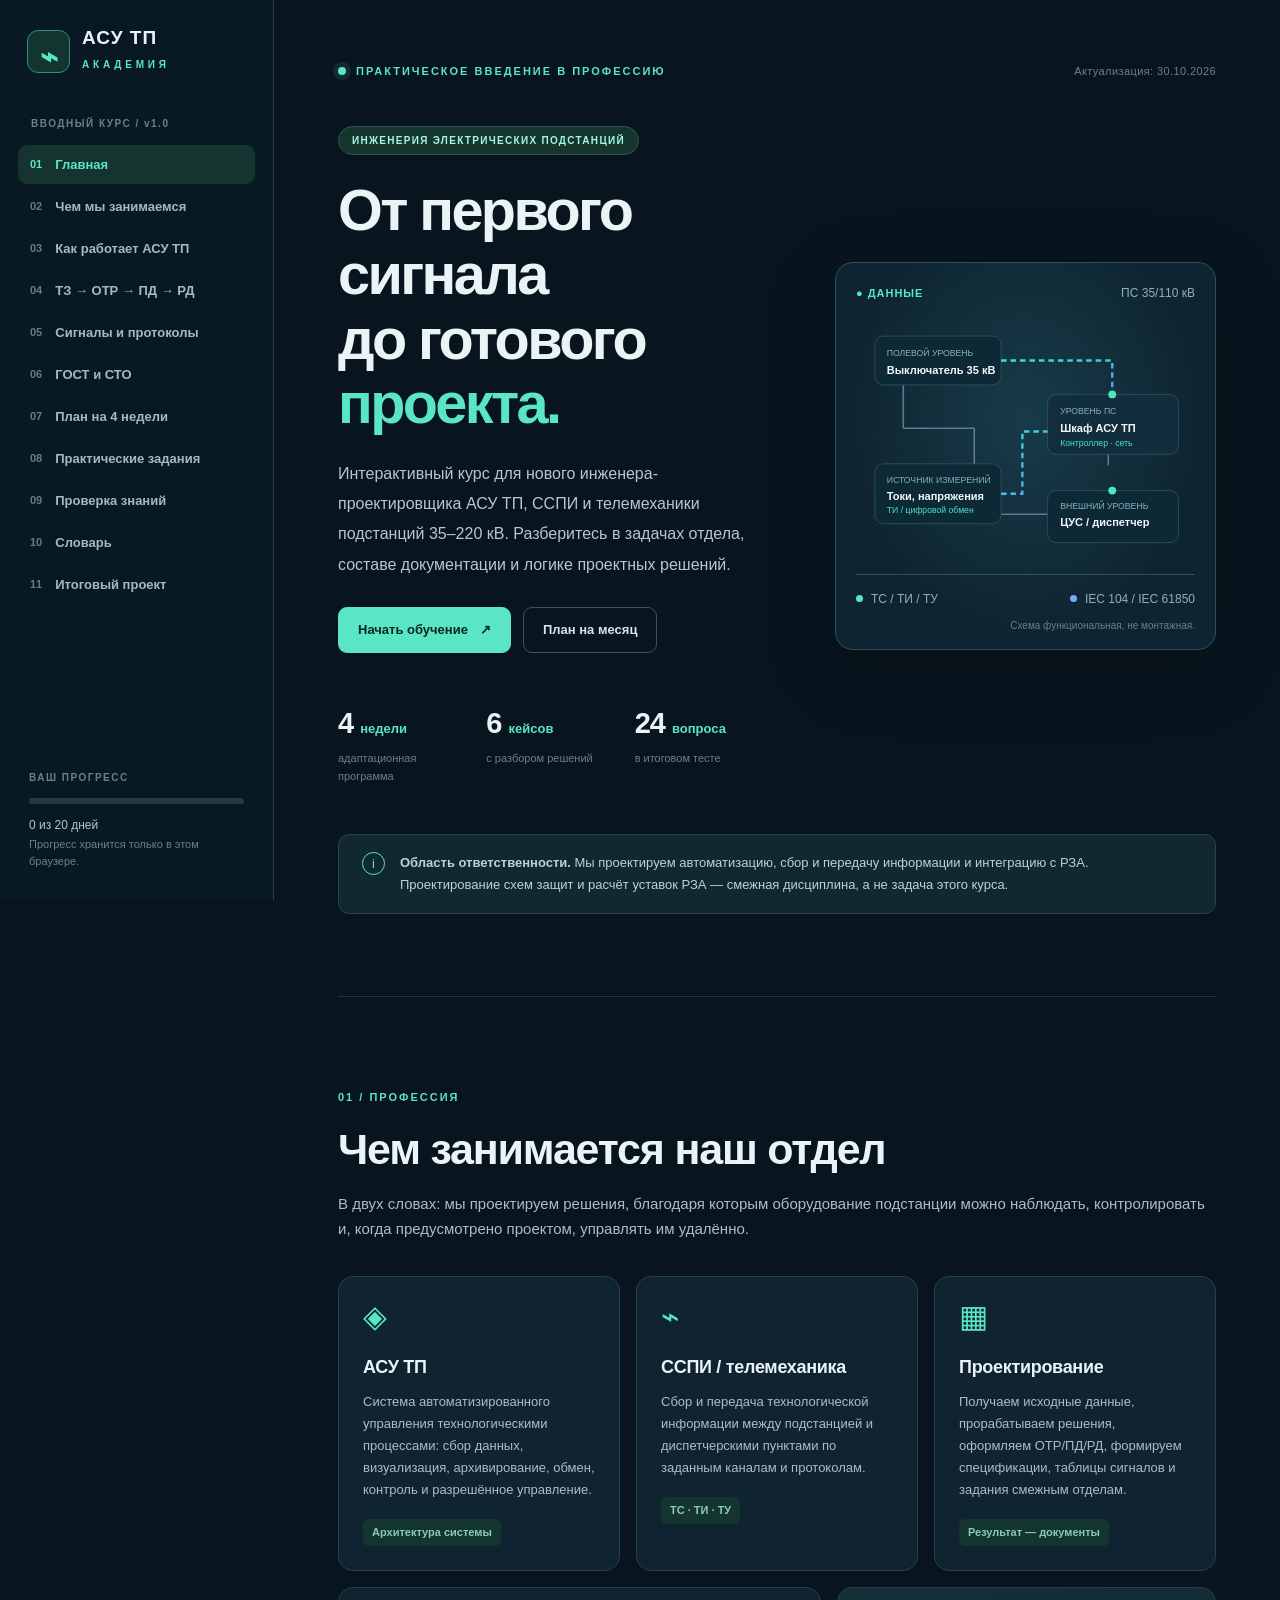
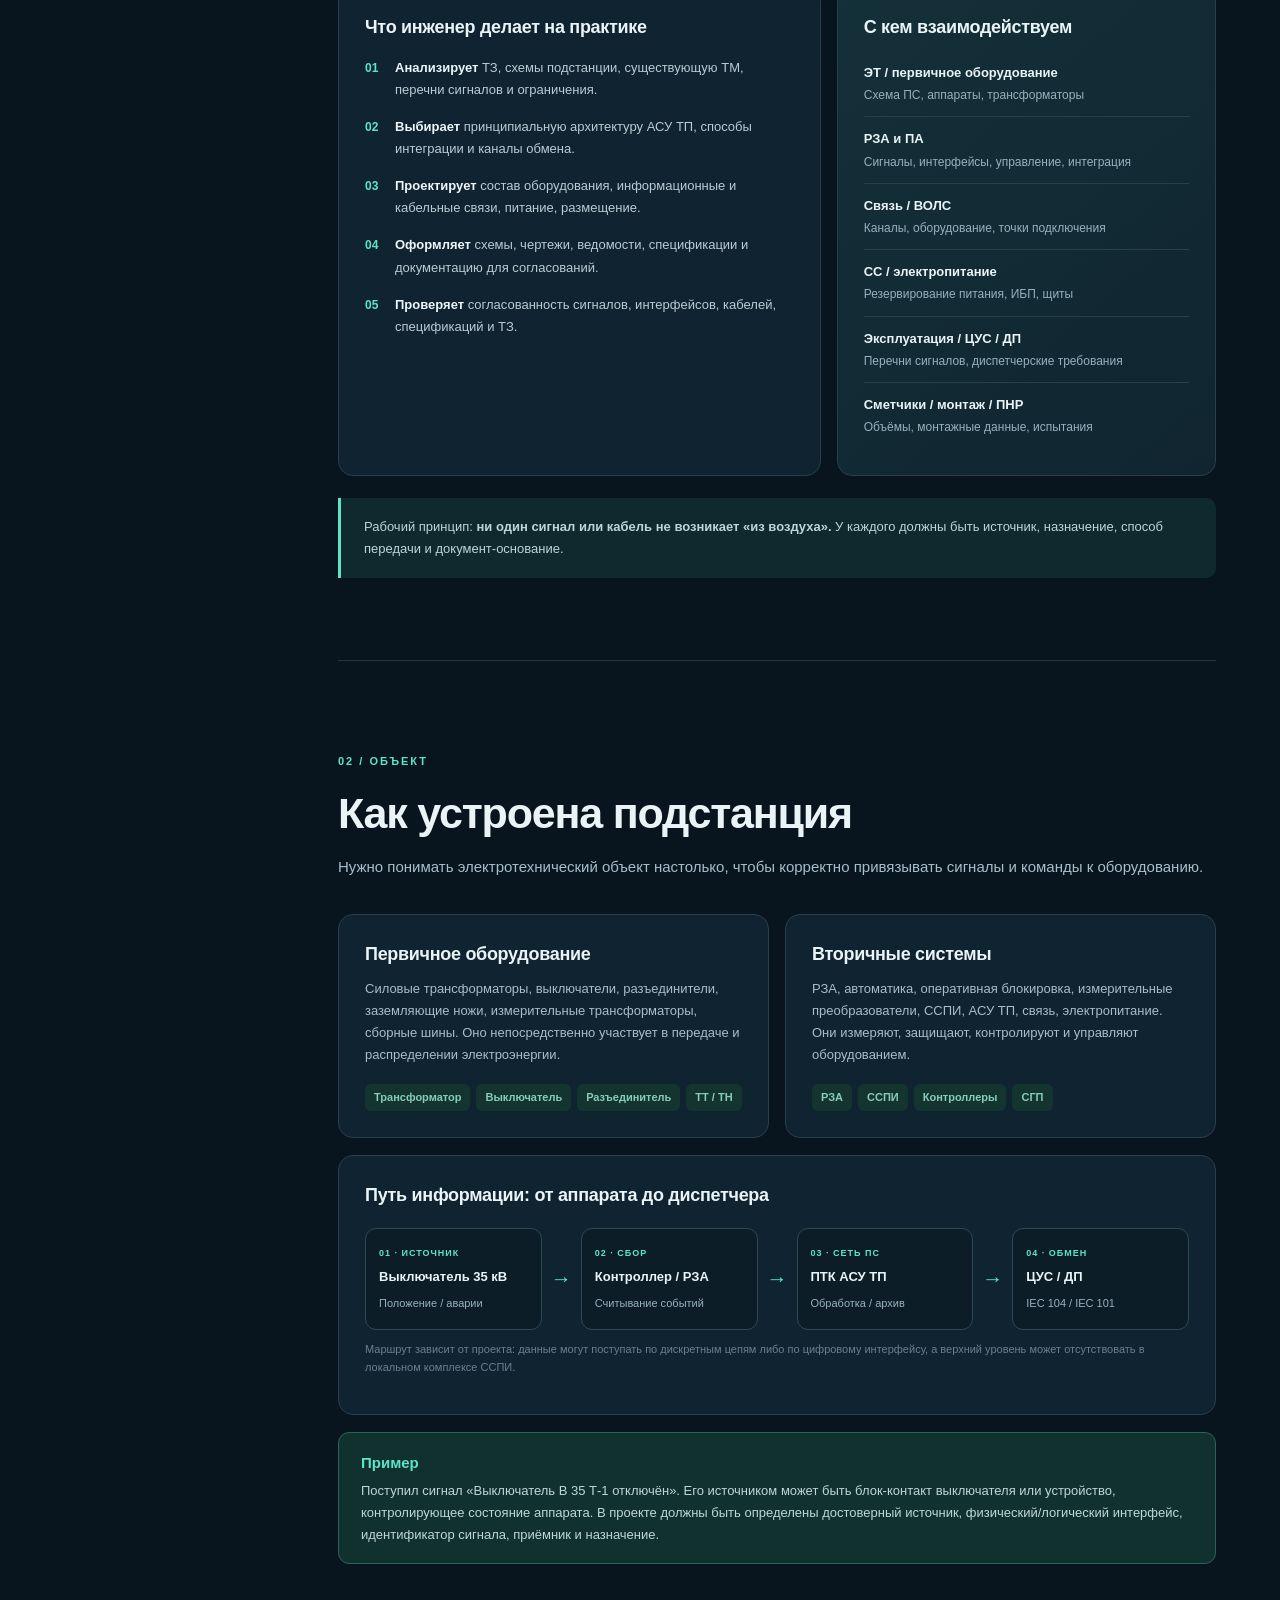
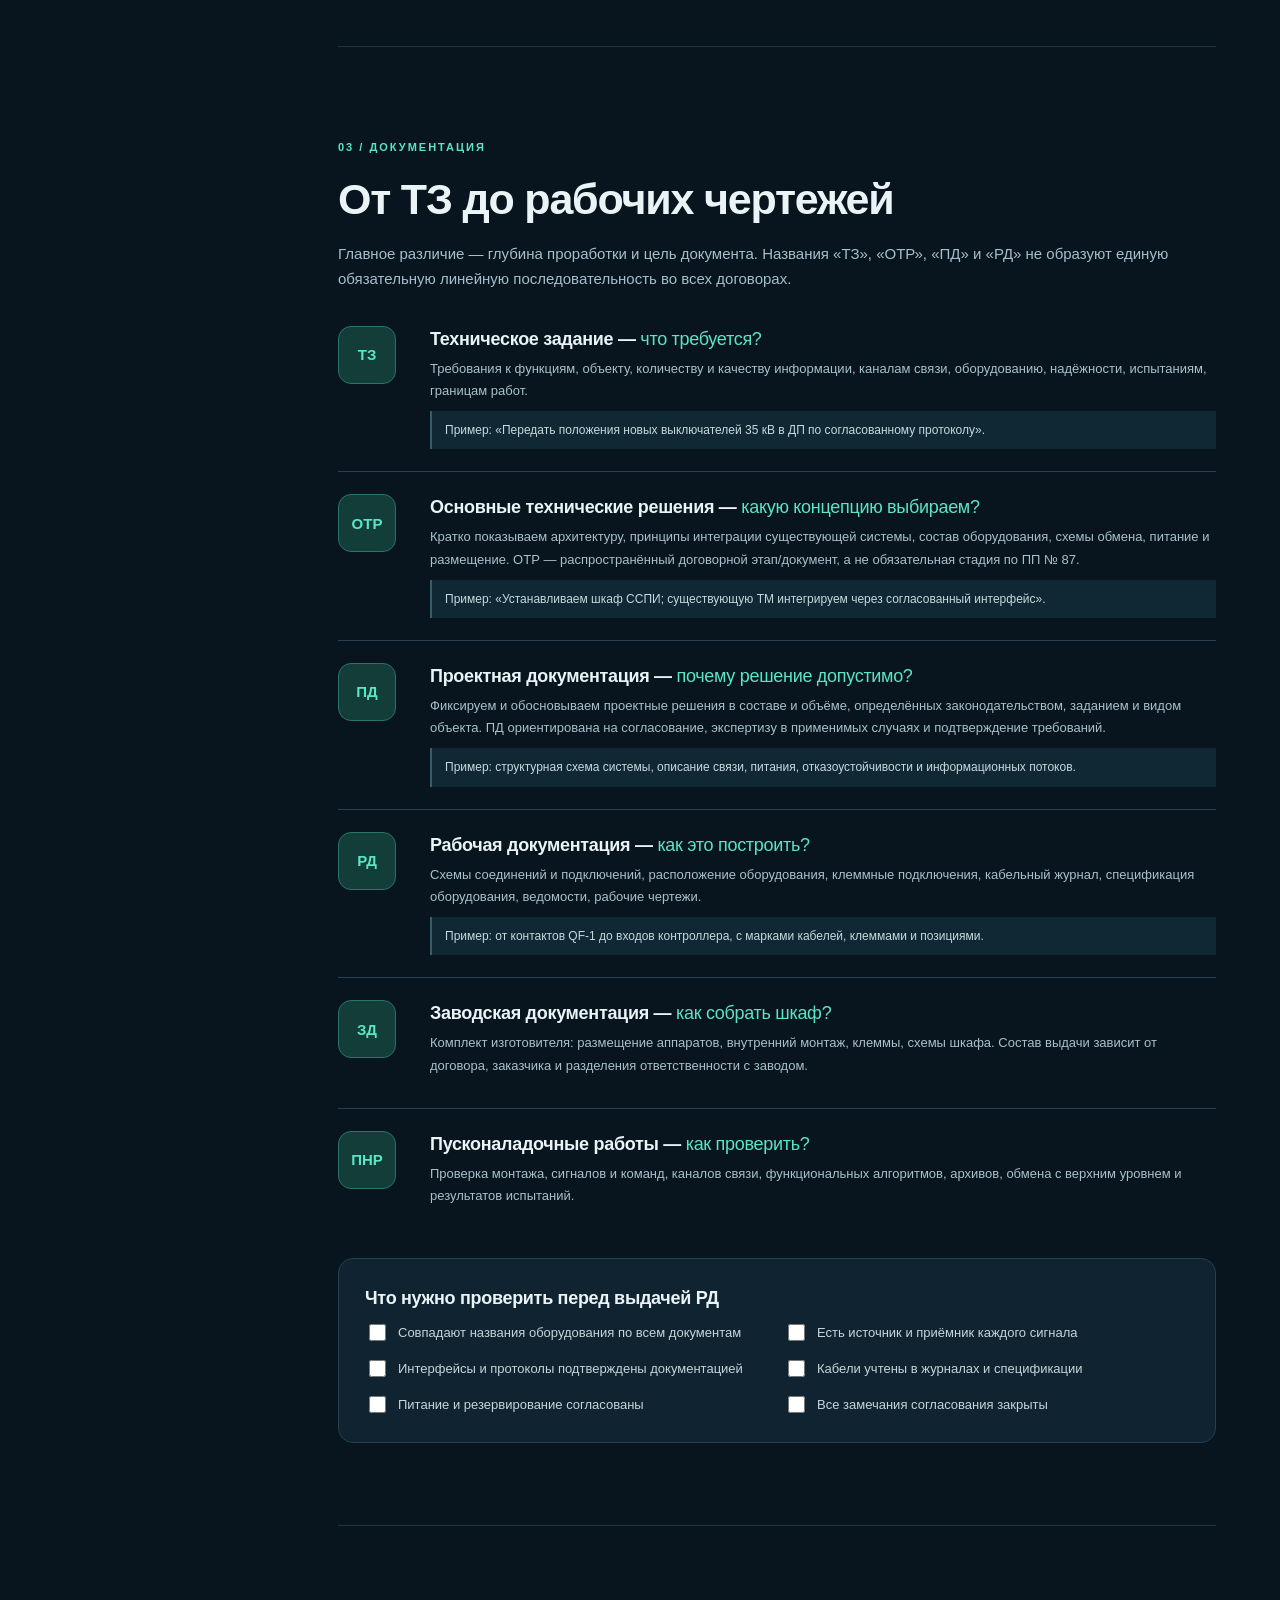
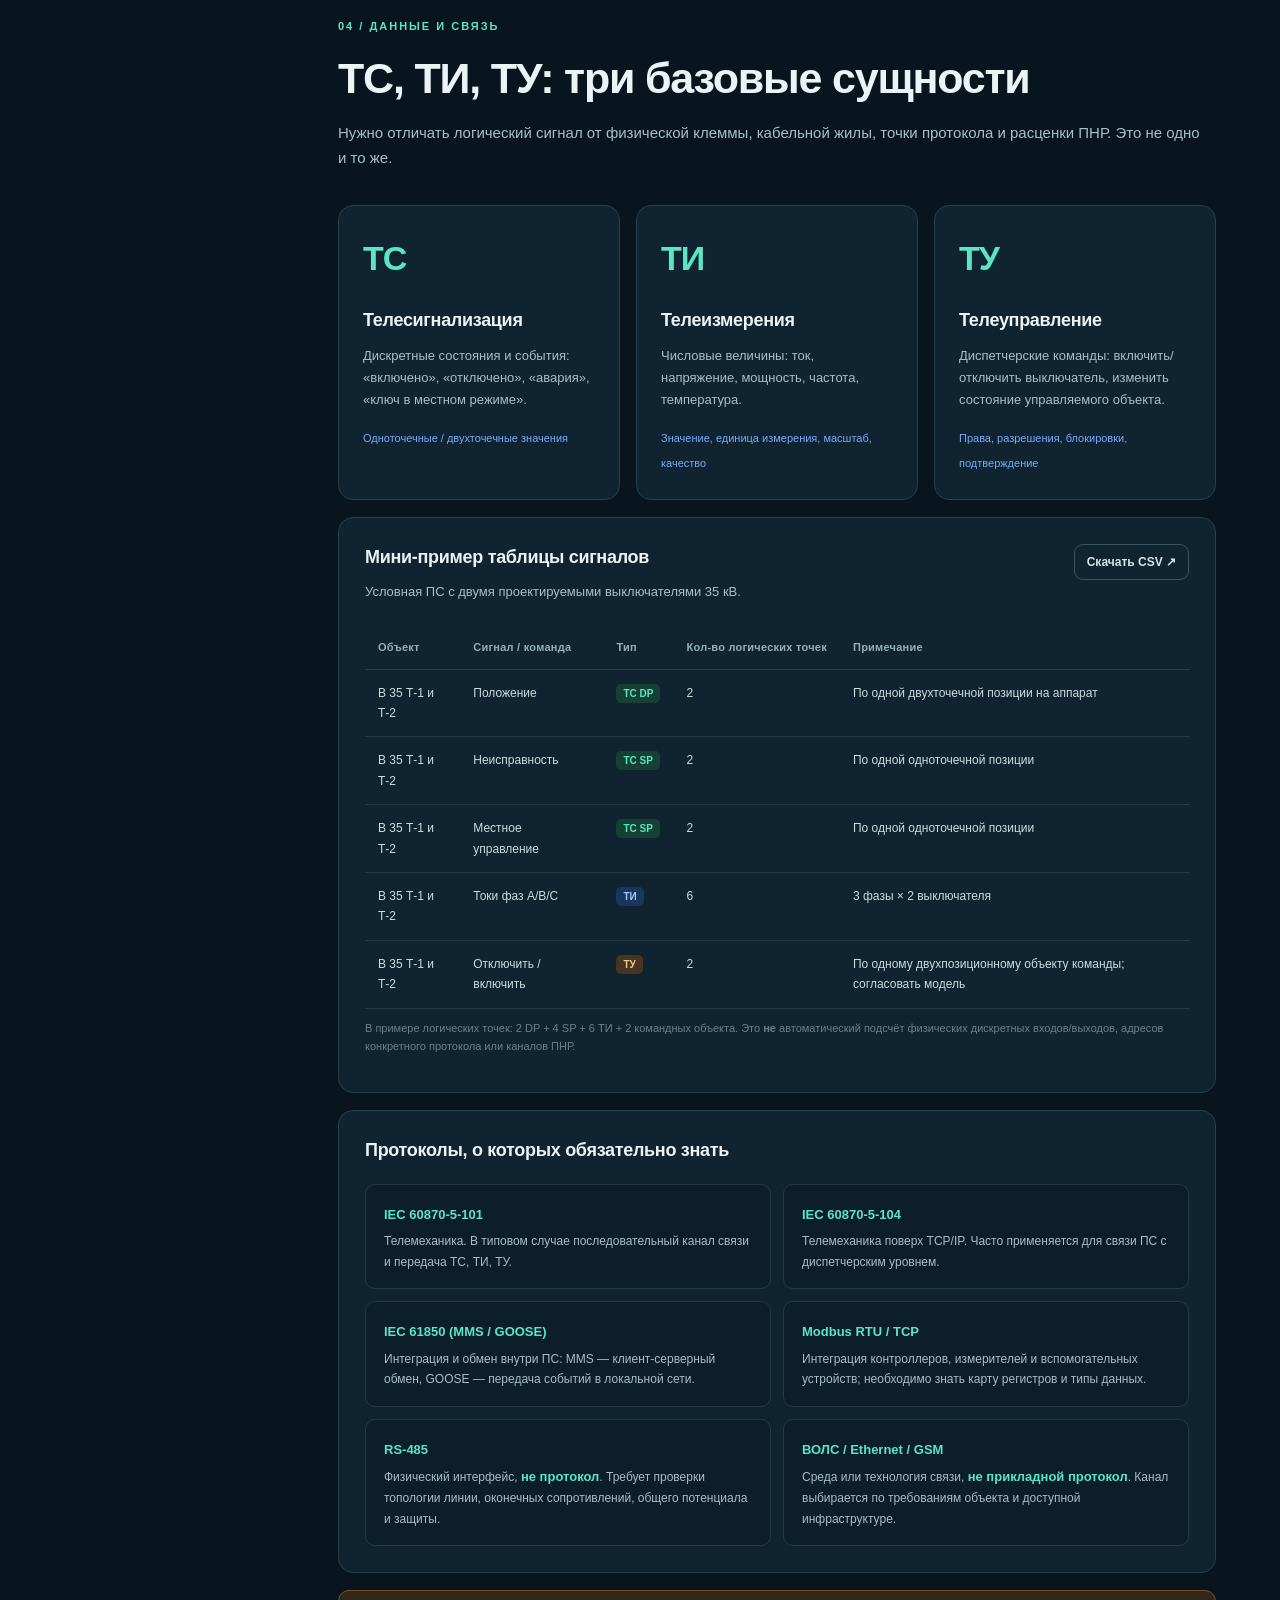
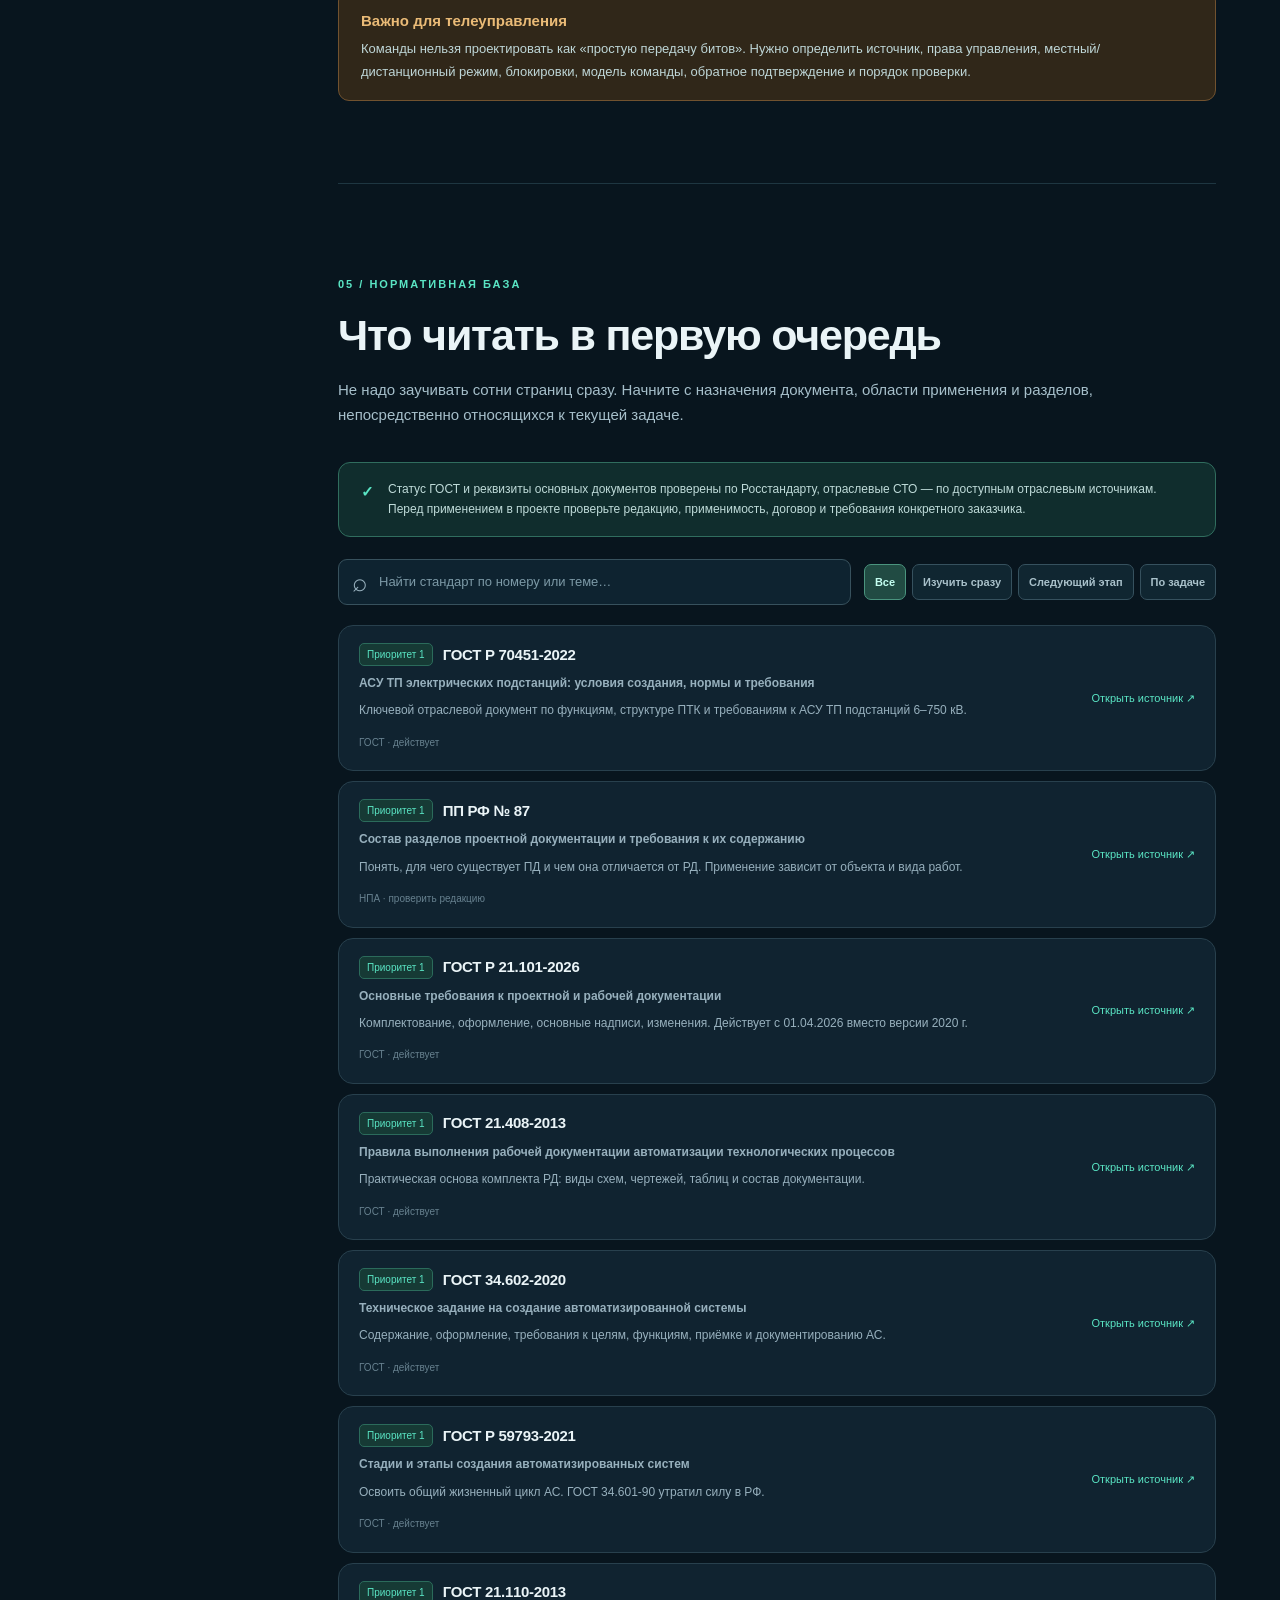
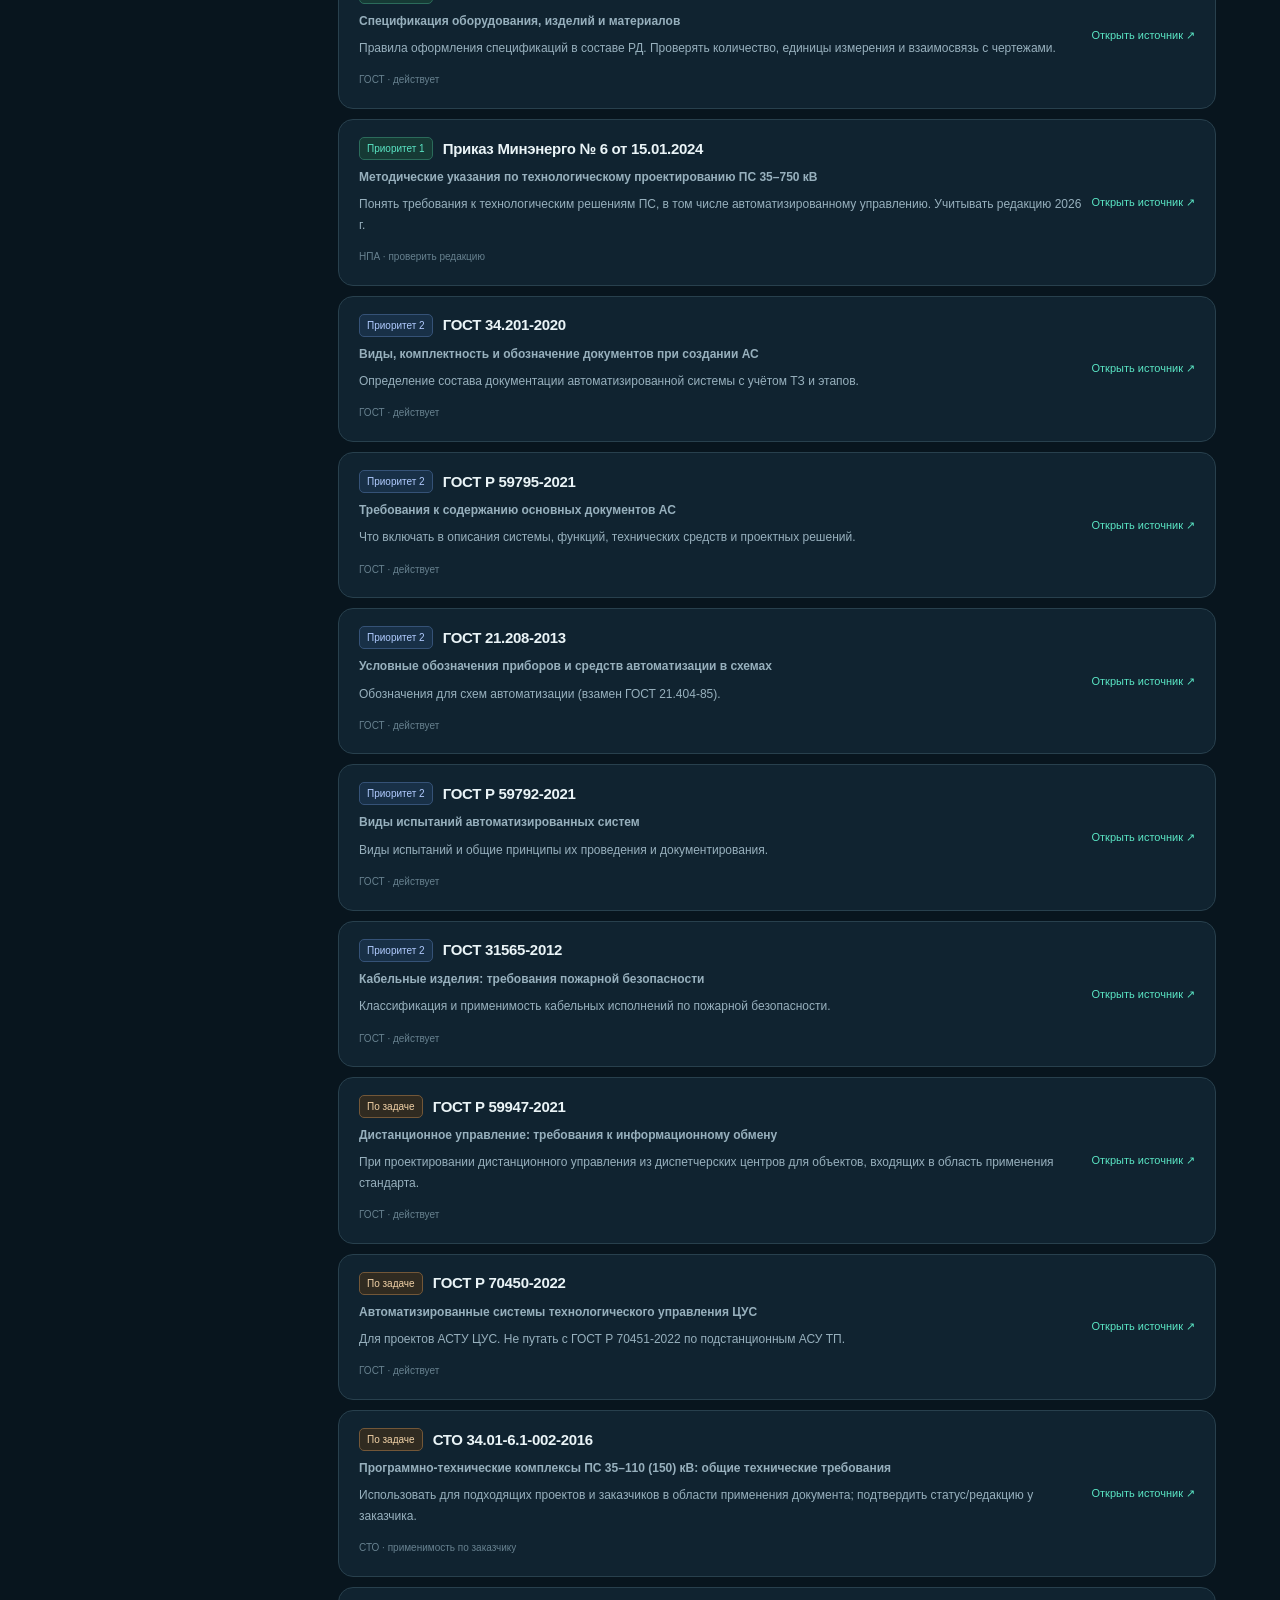
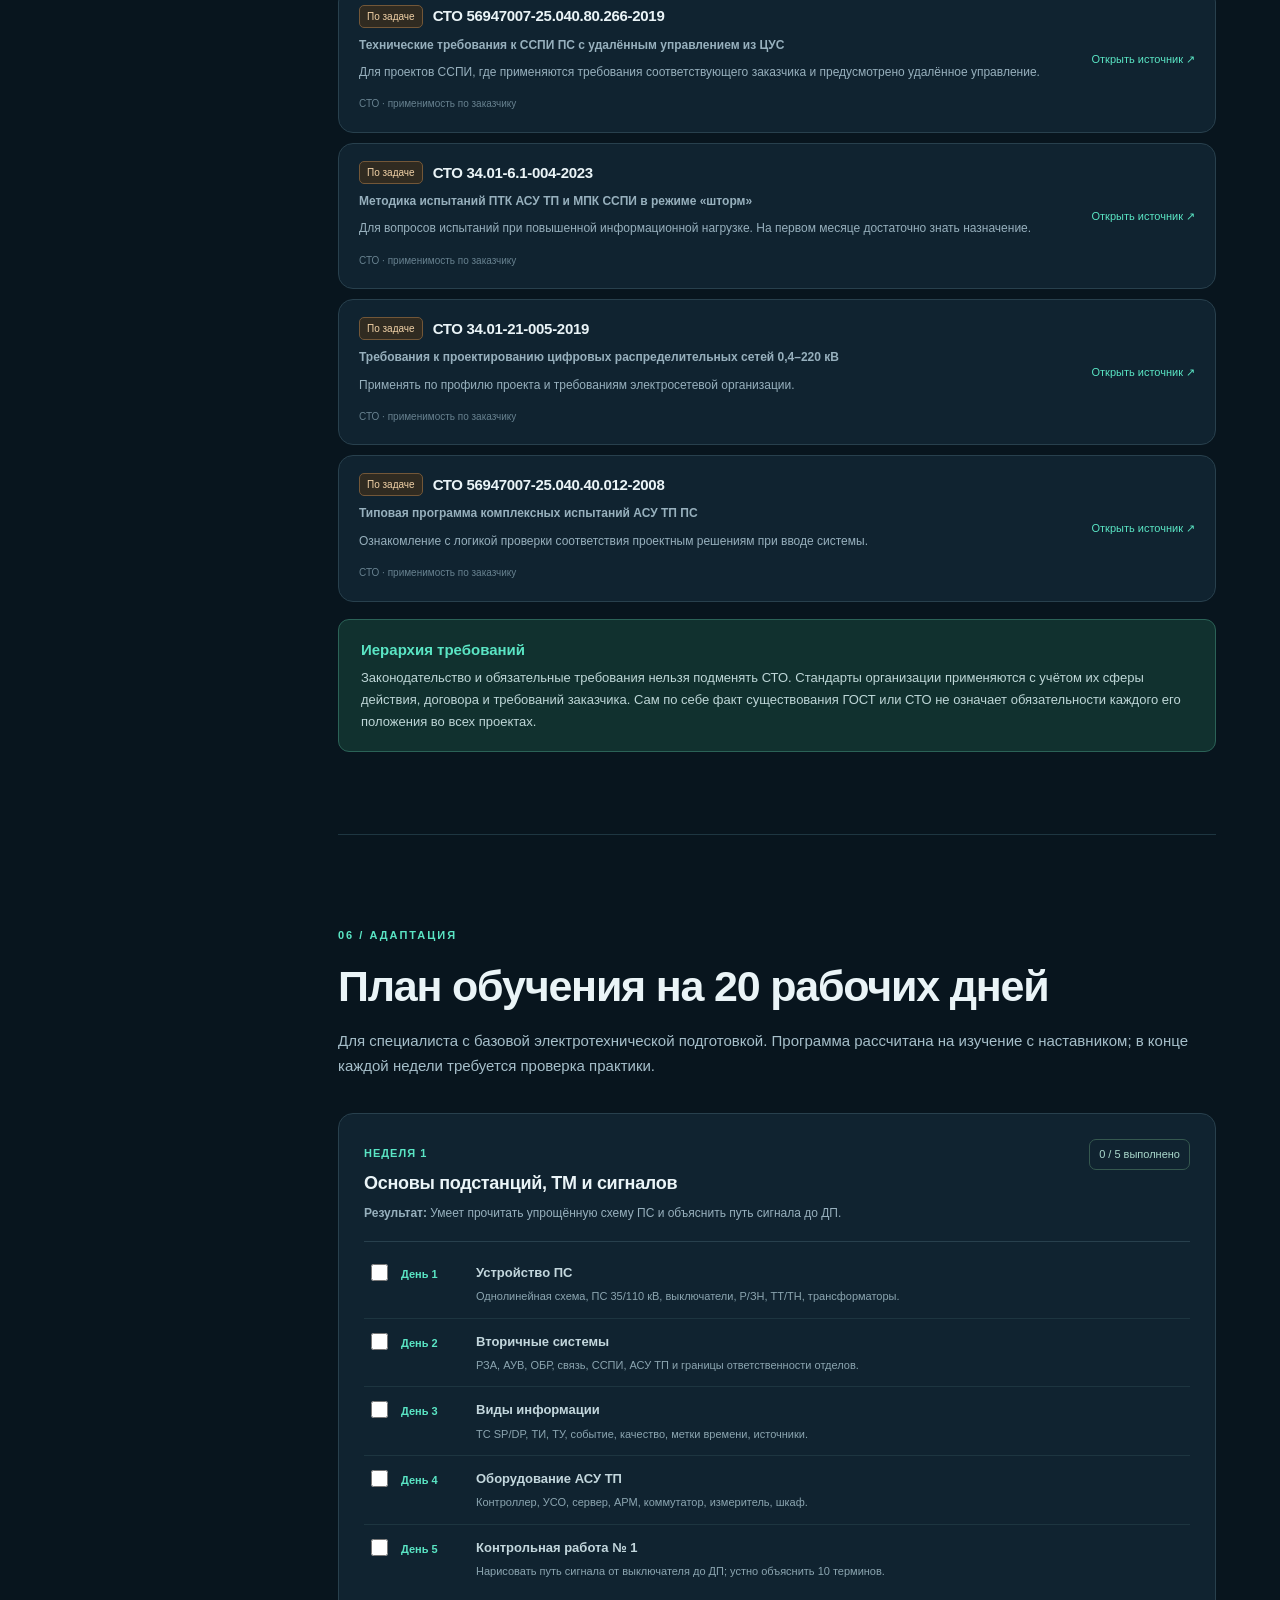
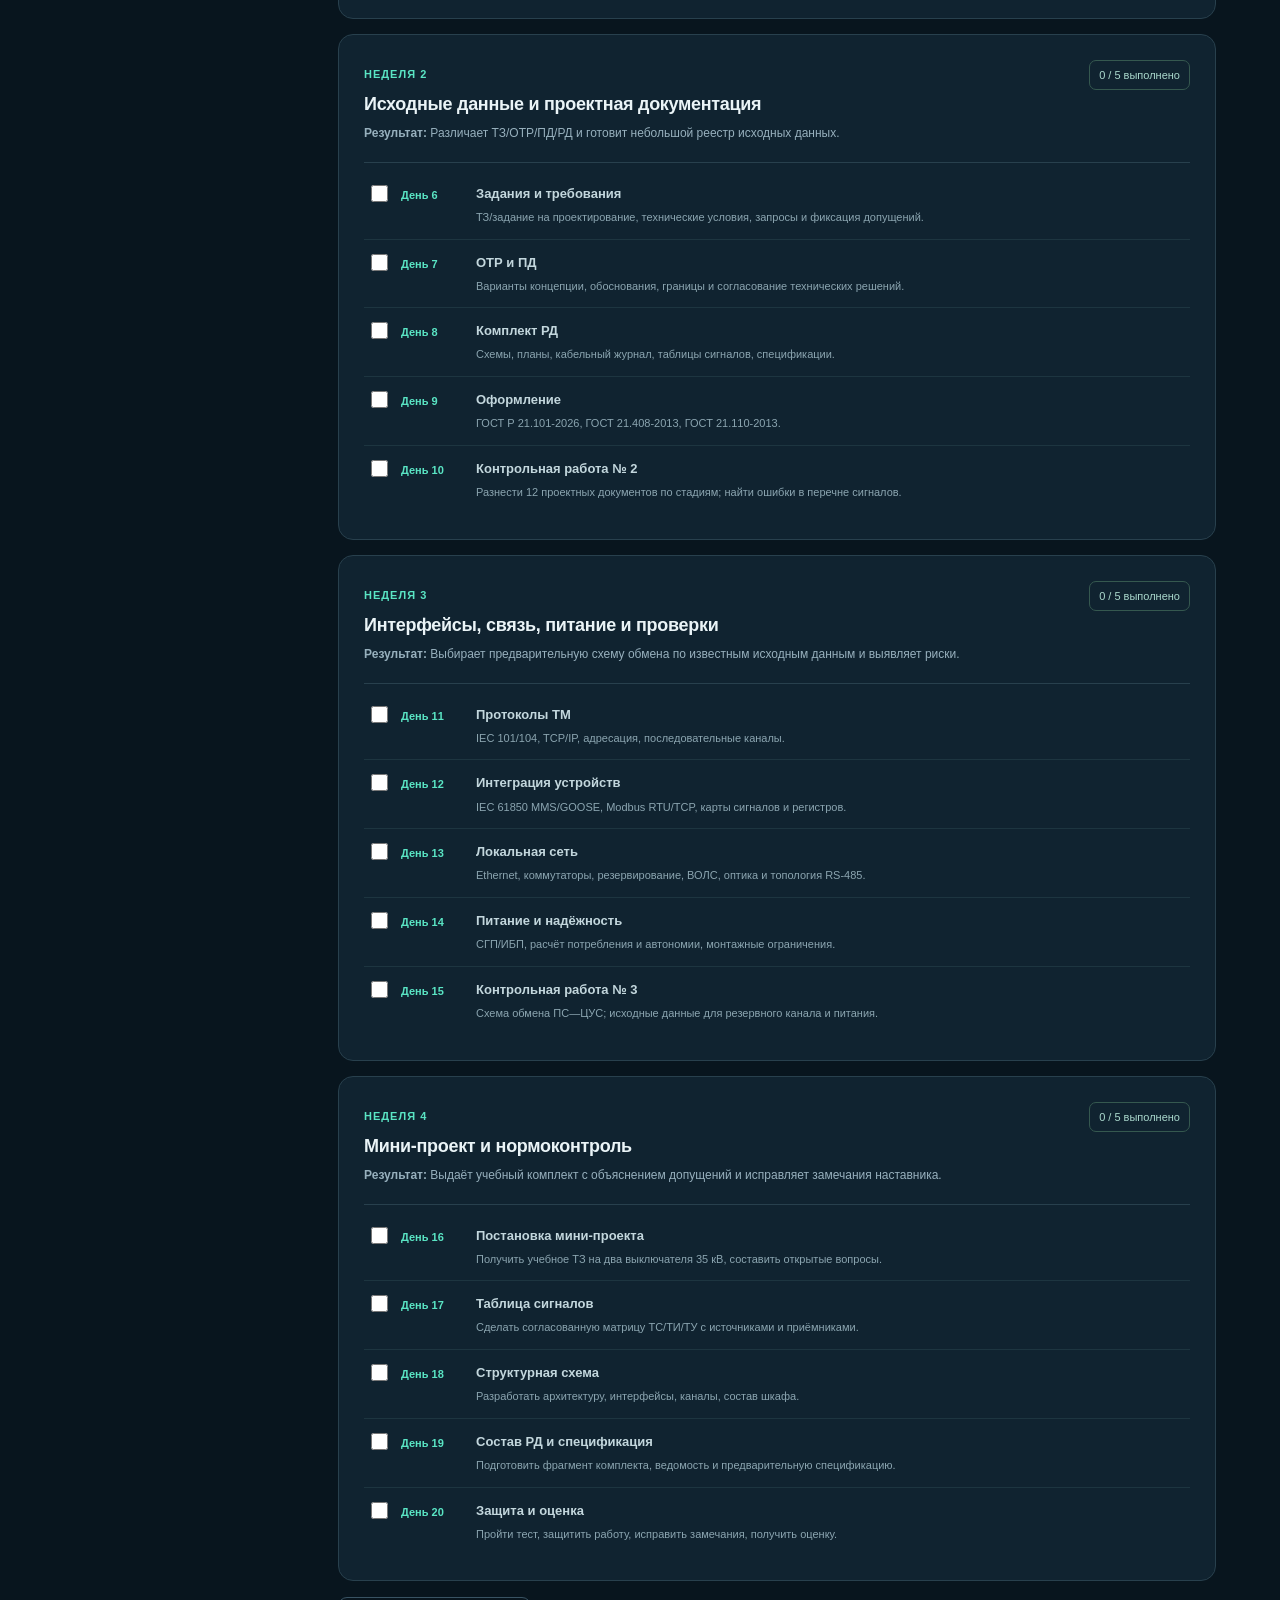
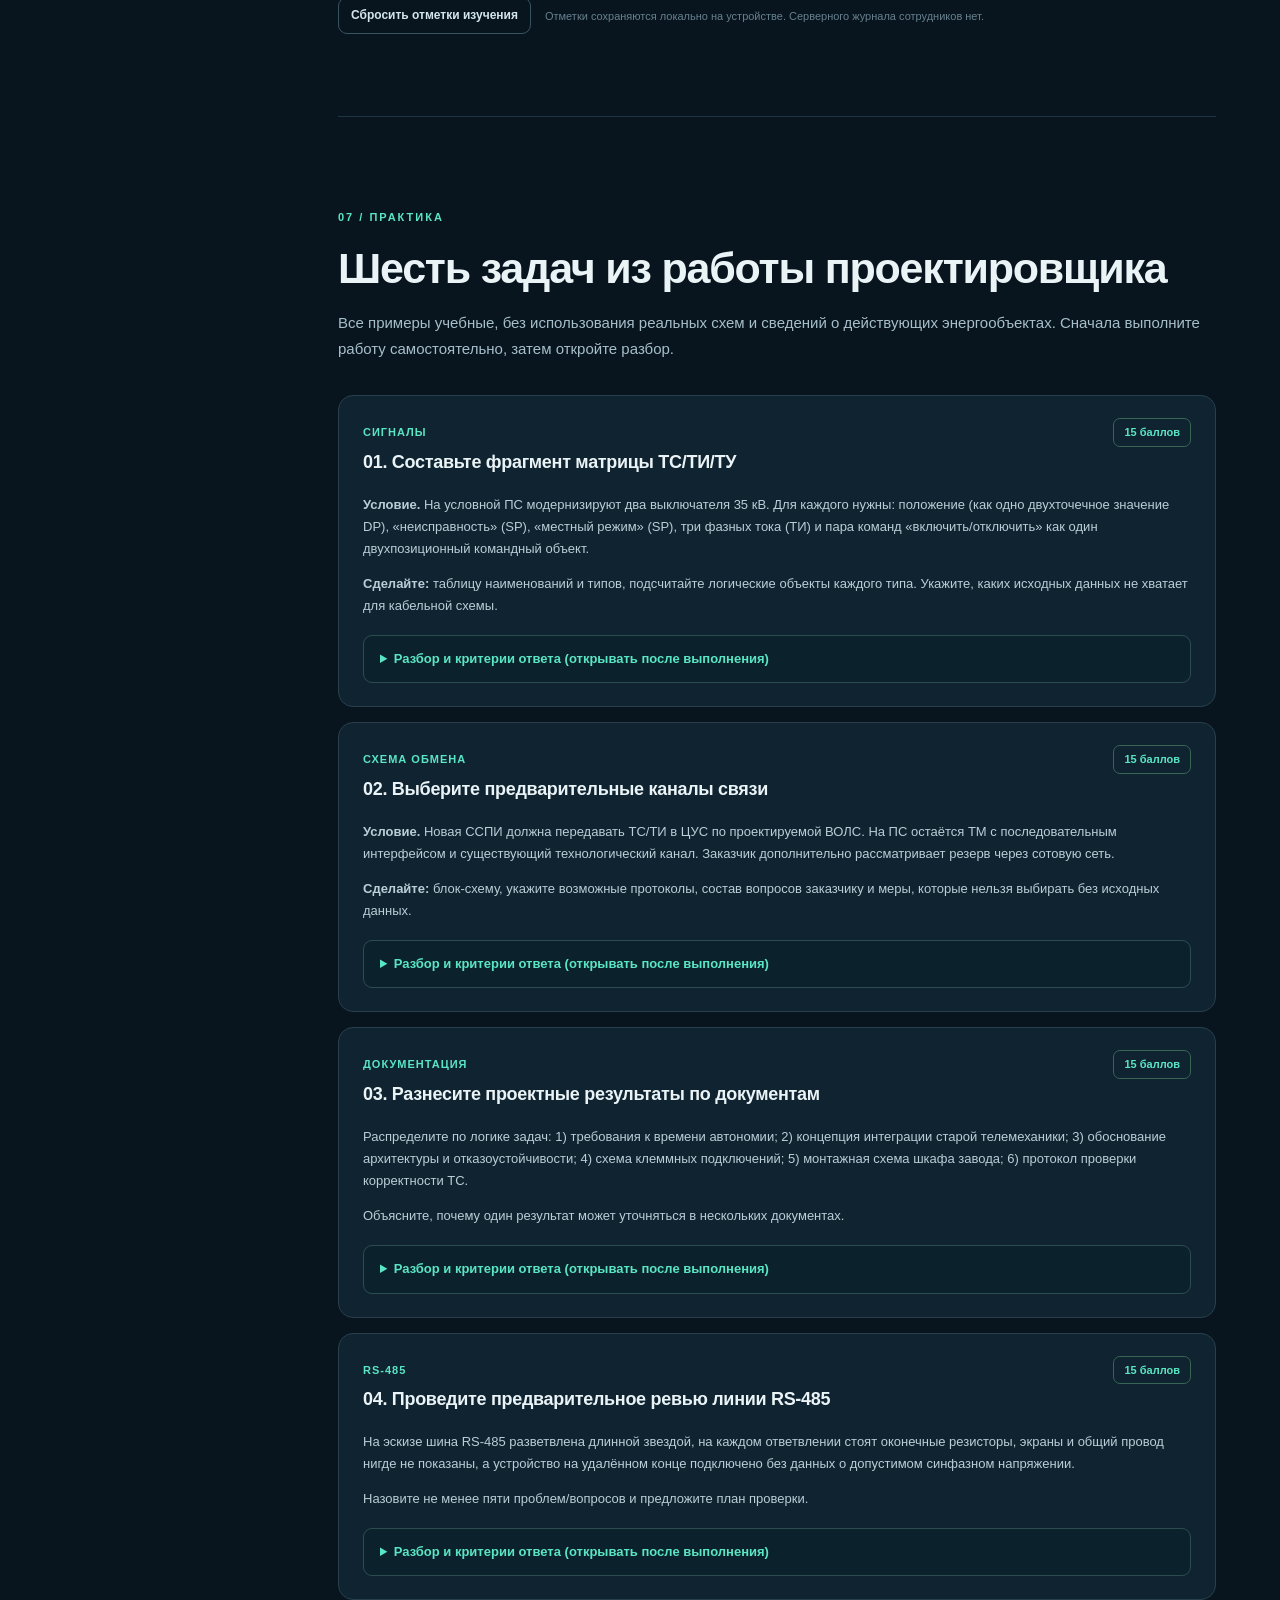
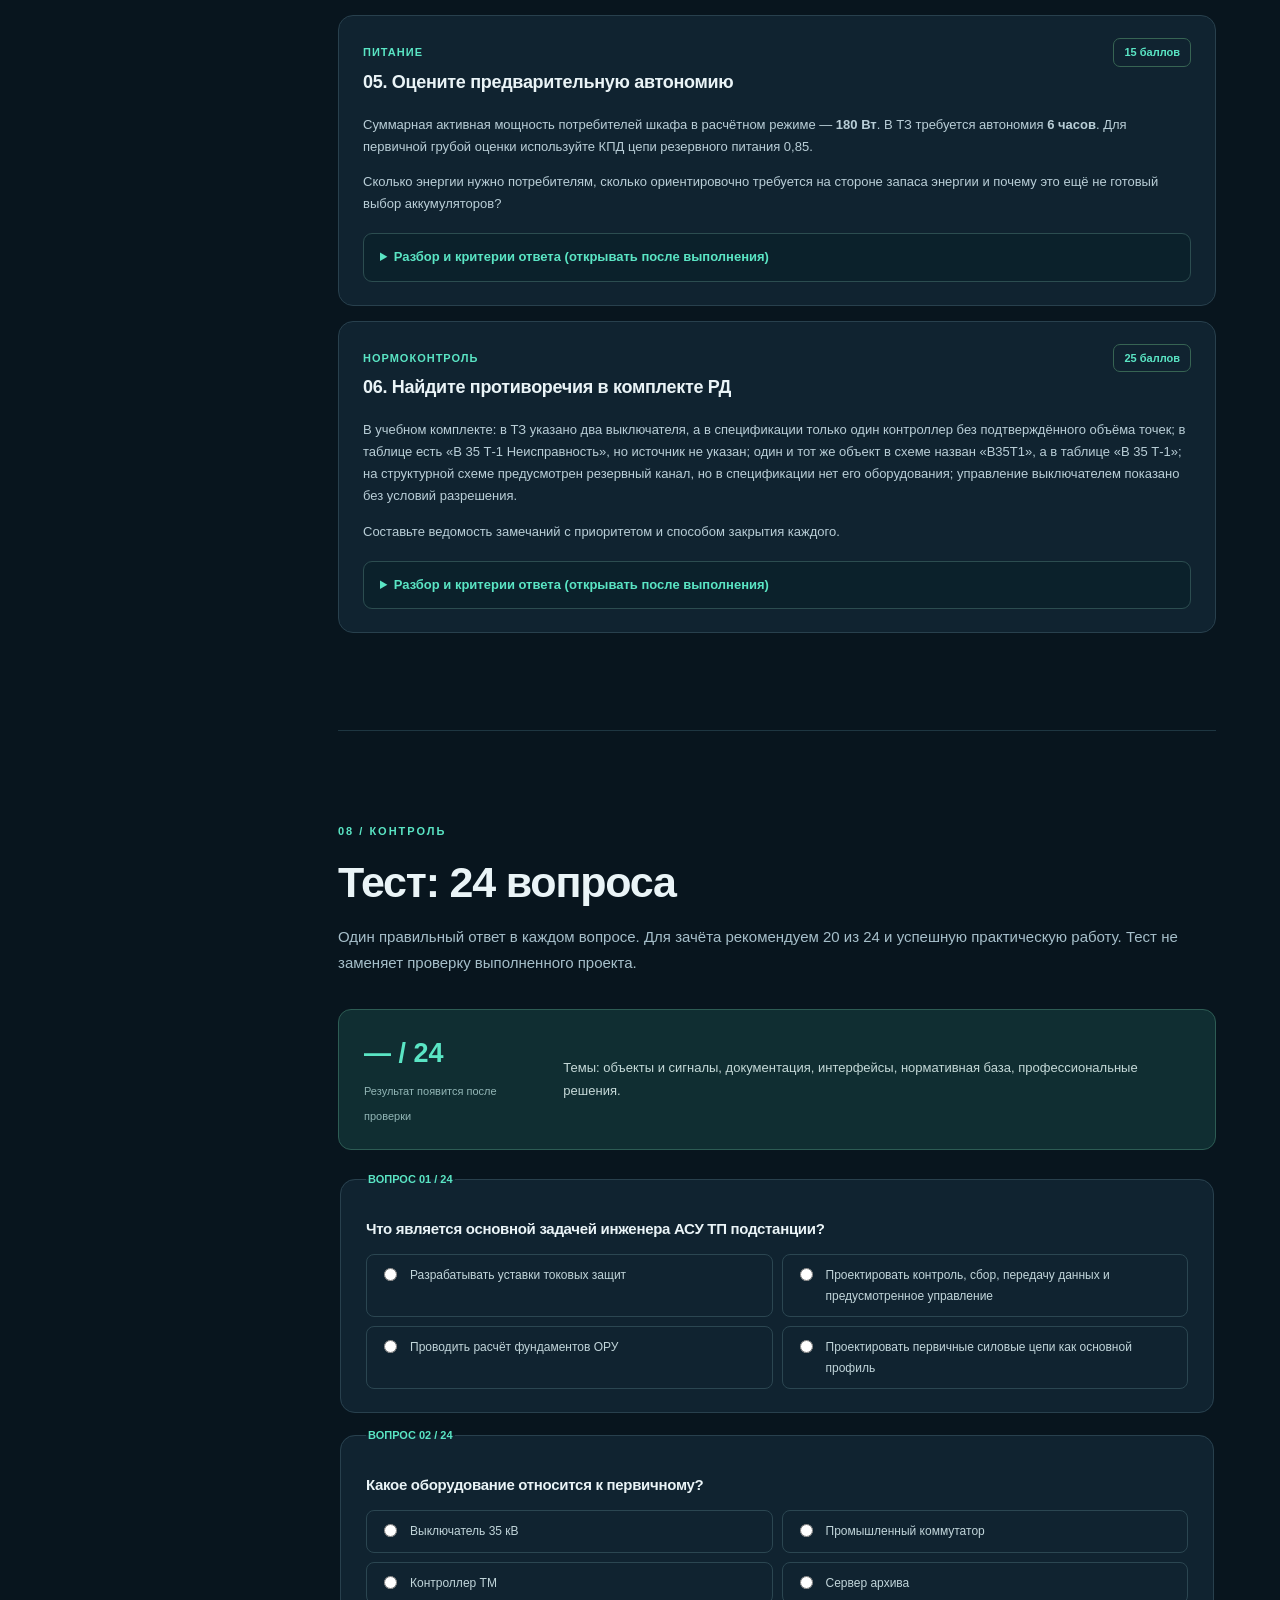
==== asu-tp-academy/index.html @ 422db621 "Add ASU TP Academy: index.html" ====
<!doctype html>
<html lang="ru">
<head>
  <meta charset="UTF-8">
  <meta name="viewport" content="width=device-width, initial-scale=1">
  <meta name="theme-color" content="#08151f">
  <meta name="description" content="Бесплатный интерактивный курс для начинающего проектировщика АСУ ТП, ССПИ и телемеханики электрических подстанций: документация, нормы, схемы, практические задания и тесты.">
  <title>АСУ ТП Академия — вводный курс проектировщика подстанций</title>
  <link rel="stylesheet" href="styles.css">
  <script src="app.js" defer></script>
</head>
<body>
  <a class="skip" href="#main">Перейти к содержанию</a>
  <div class="layout">
    <aside class="sidebar" aria-label="Навигация по курсу">
      <a class="brand" href="#start" aria-label="АСУ ТП Академия — начало">
        <span class="brand-icon" aria-hidden="true">⌁</span><span><strong>АСУ ТП</strong><small>АКАДЕМИЯ</small></span>
      </a>
      <div class="sidebar-label">ВВОДНЫЙ КУРС / v1.0</div>
      <nav class="side-nav" id="side-nav">
        <a href="#start" class="nav-link active"><span>01</span> Главная</a>
        <a href="#work" class="nav-link"><span>02</span> Чем мы занимаемся</a>
        <a href="#substation" class="nav-link"><span>03</span> Как работает АСУ ТП</a>
        <a href="#documents" class="nav-link"><span>04</span> ТЗ → ОТР → ПД → РД</a>
        <a href="#signals" class="nav-link"><span>05</span> Сигналы и протоколы</a>
        <a href="#standards" class="nav-link"><span>06</span> ГОСТ и СТО</a>
        <a href="#roadmap" class="nav-link"><span>07</span> План на 4 недели</a>
        <a href="#tasks" class="nav-link"><span>08</span> Практические задания</a>
        <a href="#exam" class="nav-link"><span>09</span> Проверка знаний</a>
        <a href="#dictionary" class="nav-link"><span>10</span> Словарь</a>
        <a href="#finish" class="nav-link"><span>11</span> Итоговый проект</a>
      </nav>
      <div class="sidebar-bottom"><div class="muted-label">ВАШ ПРОГРЕСС</div><div class="progress-line"><div class="progress-fill" id="global-progress" style="width:0%"></div></div><span id="progress-text">0 из 20 этапов</span><p class="tiny">Прогресс хранится только в этом браузере.</p></div>
    </aside>

    <main id="main" class="main">
      <div class="mobile-top"><a class="brand" href="#start"><span class="brand-icon">⌁</span><strong>АСУ ТП Академия</strong></a><span class="mobile-hint">Учебный курс · 2026</span></div>
      <section id="start" class="section hero-section">
        <div class="eyebrow"><span class="pulse-dot"></span> ПРАКТИЧЕСКОЕ ВВЕДЕНИЕ В ПРОФЕССИЮ <span class="eyebrow-date">Актуализация: 30.10.2026</span></div>
        <div class="hero-grid"><div>
          <div class="pill">ИНЖЕНЕРИЯ ЭЛЕКТРИЧЕСКИХ ПОДСТАНЦИЙ</div>
          <h1>От первого сигнала<br>до готового <em>проекта.</em></h1>
          <p class="lead">Интерактивный курс для нового инженера-проектировщика АСУ ТП, ССПИ и телемеханики подстанций 35–220 кВ. Разберитесь в задачах отдела, составе документации и логике проектных решений.</p>
          <div class="hero-buttons"><a class="btn primary" href="#work">Начать обучение <span aria-hidden="true">↗</span></a><a class="btn ghost" href="#roadmap">План на месяц</a></div>
          <div class="hero-stats"><div><strong>4 <span>недели</span></strong><small>адаптационная программа</small></div><div><strong>6 <span>кейсов</span></strong><small>с разбором решений</small></div><div><strong>24 <span>вопроса</span></strong><small>в итоговом тесте</small></div></div>
        </div>
        <div class="hero-visual" aria-label="Условный путь сигнала от электрической подстанции до центра управления">
          <div class="visual-heading"><span class="live-indicator">● ДАННЫЕ</span><span>ПС 35/110 кВ</span></div>
          <svg class="station-svg" viewBox="0 0 430 315" role="img" aria-label="Схема передачи ТС и ТИ от полевого оборудования в шкаф АСУ ТП и по каналу связи диспетчеру">
            <defs><linearGradient id="rail" x1="0" y1="0" x2="1" y2="1"><stop stop-color="#37e6c2"/><stop offset="1" stop-color="#5b99fc"/></linearGradient></defs>
            <path d="M20 50 H410 M20 153 H410 M20 257 H410" stroke="#233746" stroke-width="1" stroke-dasharray="3 7"/>
            <g stroke="#617a8e" stroke-width="2" fill="none"><path d="M60 85 V145 M60 145 H150 M150 145 V192"/><path d="M242 145 H320 V192"/><path d="M150 254 H320"/></g>
            <rect x="24" y="28" width="160" height="62" rx="11" fill="#0d2935" stroke="#315663"/><text x="39" y="53" fill="#83b3bd" font-size="11">ПОЛЕВОЙ УРОВЕНЬ</text><text x="39" y="76" fill="#f1f8fa" font-size="14" font-weight="700">Выключатель 35 кВ</text>
            <rect x="243" y="102" width="166" height="76" rx="11" fill="#122d3b" stroke="#315663"/><text x="259" y="127" fill="#83b3bd" font-size="11">УРОВЕНЬ ПС</text><text x="259" y="150" fill="#f1f8fa" font-size="14" font-weight="700">Шкаф АСУ ТП</text><text x="259" y="167" fill="#4de1c5" font-size="11">Контроллер · сеть</text>
            <rect x="24" y="190" width="160" height="76" rx="11" fill="#0d2935" stroke="#315663"/><text x="39" y="214" fill="#83b3bd" font-size="11">ИСТОЧНИК ИЗМЕРЕНИЙ</text><text x="39" y="236" fill="#f1f8fa" font-size="14" font-weight="700">Токи, напряжения</text><text x="39" y="253" fill="#4de1c5" font-size="11">ТИ / цифровой обмен</text>
            <rect x="243" y="224" width="166" height="66" rx="11" fill="#0d2935" stroke="#315663"/><text x="259" y="247" fill="#83b3bd" font-size="11">ВНЕШНИЙ УРОВЕНЬ</text><text x="259" y="269" fill="#f1f8fa" font-size="14" font-weight="700">ЦУС / диспетчер</text>
            <path d="M184 59 H325 V102" stroke="url(#rail)" stroke-width="3" fill="none" stroke-dasharray="7 5"/><circle cx="325" cy="102" r="5" fill="#4ce5bf"/><path d="M184 228 H211 V149 H243" stroke="url(#rail)" stroke-width="3" fill="none" stroke-dasharray="7 5"/><path d="M325 178 V224" stroke="url(#rail)" stroke-width="3" stroke-dasharray="7 5"/><circle cx="325" cy="224" r="5" fill="#4ce5bf"/>
          </svg>
          <div class="visual-footer"><span><b class="dot mint"></b>ТС / ТИ / ТУ</span><span><b class="dot blue"></b>IEC 104 / IEC 61850</span></div>
          <div class="visual-disclaimer">Схема функциональная, не монтажная.</div>
        </div></div>
        <div class="info-strip"><span class="info-icon">i</span><p><strong>Область ответственности.</strong> Мы проектируем автоматизацию, сбор и передачу информации и интеграцию с РЗА. Проектирование схем защит и расчёт уставок РЗА — смежная дисциплина, а не задача этого курса.</p></div>
      </section>

      <section id="work" class="section">
        <div class="section-heading"><span class="section-num">01 / ПРОФЕССИЯ</span><h2>Чем занимается наш отдел</h2><p>В двух словах: мы проектируем решения, благодаря которым оборудование подстанции можно наблюдать, контролировать и, когда предусмотрено проектом, управлять им удалённо.</p></div>
        <div class="cards three">
          <article class="feature-card"><div class="feature-icon">◈</div><h3>АСУ ТП</h3><p>Система автоматизированного управления технологическими процессами: сбор данных, визуализация, архивирование, обмен, контроль и разрешённое управление.</p><span class="tag">Архитектура системы</span></article>
          <article class="feature-card"><div class="feature-icon">⌁</div><h3>ССПИ / телемеханика</h3><p>Сбор и передача технологической информации между подстанцией и диспетчерскими пунктами по заданным каналам и протоколам.</p><span class="tag">ТС · ТИ · ТУ</span></article>
          <article class="feature-card"><div class="feature-icon">▦</div><h3>Проектирование</h3><p>Получаем исходные данные, прорабатываем решения, оформляем ОТР/ПД/РД, формируем спецификации, таблицы сигналов и задания смежным отделам.</p><span class="tag">Результат — документы</span></article>
        </div>
        <div class="split-layout">
          <div class="panel"><h3>Что инженер делает на практике</h3><ol class="numbered"><li><b>Анализирует</b> ТЗ, схемы подстанции, существующую ТМ, перечни сигналов и ограничения.</li><li><b>Выбирает</b> принципиальную архитектуру АСУ ТП, способы интеграции и каналы обмена.</li><li><b>Проектирует</b> состав оборудования, информационные и кабельные связи, питание, размещение.</li><li><b>Оформляет</b> схемы, чертежи, ведомости, спецификации и документацию для согласований.</li><li><b>Проверяет</b> согласованность сигналов, интерфейсов, кабелей, спецификаций и ТЗ.</li></ol></div>
          <div class="panel panel-accent"><h3>С кем взаимодействуем</h3><div class="role-row"><span>ЭТ / первичное оборудование</span><small>Схема ПС, аппараты, трансформаторы</small></div><div class="role-row"><span>РЗА и ПА</span><small>Сигналы, интерфейсы, управление, интеграция</small></div><div class="role-row"><span>Связь / ВОЛС</span><small>Каналы, оборудование, точки подключения</small></div><div class="role-row"><span>СС / электропитание</span><small>Резервирование питания, ИБП, щиты</small></div><div class="role-row"><span>Эксплуатация / ЦУС / ДП</span><small>Перечни сигналов, диспетчерские требования</small></div><div class="role-row"><span>Сметчики / монтаж / ПНР</span><small>Объёмы, монтажные данные, испытания</small></div></div>
        </div>
        <div class="mentor-tip">Рабочий принцип: <strong>ни один сигнал или кабель не возникает «из воздуха».</strong> У каждого должны быть источник, назначение, способ передачи и документ-основание.</div>
      </section>

      <section id="substation" class="section">
        <div class="section-heading"><span class="section-num">02 / ОБЪЕКТ</span><h2>Как устроена подстанция</h2><p>Нужно понимать электротехнический объект настолько, чтобы корректно привязывать сигналы и команды к оборудованию.</p></div>
        <div class="cards two"><div class="panel"><h3>Первичное оборудование</h3><p>Силовые трансформаторы, выключатели, разъединители, заземляющие ножи, измерительные трансформаторы, сборные шины. Оно непосредственно участвует в передаче и распределении электроэнергии.</p><div class="tag-set"><span class="tag">Трансформатор</span><span class="tag">Выключатель</span><span class="tag">Разъединитель</span><span class="tag">ТТ / ТН</span></div></div><div class="panel"><h3>Вторичные системы</h3><p>РЗА, автоматика, оперативная блокировка, измерительные преобразователи, ССПИ, АСУ ТП, связь, электропитание. Они измеряют, защищают, контролируют и управляют оборудованием.</p><div class="tag-set"><span class="tag">РЗА</span><span class="tag">ССПИ</span><span class="tag">Контроллеры</span><span class="tag">СГП</span></div></div></div>
        <div class="panel diagram-panel"><h3>Путь информации: от аппарата до диспетчера</h3><div class="flow-diagram"><div class="flow-box"><small>01 · ИСТОЧНИК</small><strong>Выключатель 35 кВ</strong><span>Положение / аварии</span></div><span class="arrow">→</span><div class="flow-box"><small>02 · СБОР</small><strong>Контроллер / РЗА</strong><span>Считывание событий</span></div><span class="arrow">→</span><div class="flow-box"><small>03 · СЕТЬ ПС</small><strong>ПТК АСУ ТП</strong><span>Обработка / архив</span></div><span class="arrow">→</span><div class="flow-box"><small>04 · ОБМЕН</small><strong>ЦУС / ДП</strong><span>IEC 104 / IEC 101</span></div></div><p class="fine-print">Маршрут зависит от проекта: данные могут поступать по дискретным цепям либо по цифровому интерфейсу, а верхний уровень может отсутствовать в локальном комплексе ССПИ.</p></div>
        <div class="callout"><b>Пример</b><p>Поступил сигнал «Выключатель В 35 Т‑1 отключён». Его источником может быть блок-контакт выключателя или устройство, контролирующее состояние аппарата. В проекте должны быть определены достоверный источник, физический/логический интерфейс, идентификатор сигнала, приёмник и назначение.</p></div>
      </section>

      <section id="documents" class="section">
        <div class="section-heading"><span class="section-num">03 / ДОКУМЕНТАЦИЯ</span><h2>От ТЗ до рабочих чертежей</h2><p>Главное различие — глубина проработки и цель документа. Названия «ТЗ», «ОТР», «ПД» и «РД» не образуют единую обязательную линейную последовательность во всех договорах.</p></div>
        <div class="timeline">
          <div class="timeline-item"><div class="timeline-mark">ТЗ</div><div><h3>Техническое задание — <em>что требуется?</em></h3><p>Требования к функциям, объекту, количеству и качеству информации, каналам связи, оборудованию, надёжности, испытаниям, границам работ.</p><div class="example">Пример: «Передать положения новых выключателей 35 кВ в ДП по согласованному протоколу».</div></div></div>
          <div class="timeline-item"><div class="timeline-mark">ОТР</div><div><h3>Основные технические решения — <em>какую концепцию выбираем?</em></h3><p>Кратко показываем архитектуру, принципы интеграции существующей системы, состав оборудования, схемы обмена, питание и размещение. ОТР — распространённый договорной этап/документ, а не обязательная стадия по ПП № 87.</p><div class="example">Пример: «Устанавливаем шкаф ССПИ; существующую ТМ интегрируем через согласованный интерфейс».</div></div></div>
          <div class="timeline-item"><div class="timeline-mark">ПД</div><div><h3>Проектная документация — <em>почему решение допустимо?</em></h3><p>Фиксируем и обосновываем проектные решения в составе и объёме, определённых законодательством, заданием и видом объекта. ПД ориентирована на согласование, экспертизу в применимых случаях и подтверждение требований.</p><div class="example">Пример: структурная схема системы, описание связи, питания, отказоустойчивости и информационных потоков.</div></div></div>
          <div class="timeline-item"><div class="timeline-mark">РД</div><div><h3>Рабочая документация — <em>как это построить?</em></h3><p>Схемы соединений и подключений, расположение оборудования, клеммные подключения, кабельный журнал, спецификация оборудования, ведомости, рабочие чертежи.</p><div class="example">Пример: от контактов QF‑1 до входов контроллера, с марками кабелей, клеммами и позициями.</div></div></div>
          <div class="timeline-item"><div class="timeline-mark">ЗД</div><div><h3>Заводская документация — <em>как собрать шкаф?</em></h3><p>Комплект изготовителя: размещение аппаратов, внутренний монтаж, клеммы, схемы шкафа. Состав выдачи зависит от договора, заказчика и разделения ответственности с заводом.</p></div></div>
          <div class="timeline-item"><div class="timeline-mark">ПНР</div><div><h3>Пусконаладочные работы — <em>как проверить?</em></h3><p>Проверка монтажа, сигналов и команд, каналов связи, функциональных алгоритмов, архивов, обмена с верхним уровнем и результатов испытаний.</p></div></div>
        </div>
        <div class="panel checklist-panel"><h3>Что нужно проверить перед выдачей РД</h3><div class="check-grid"><label><input type="checkbox" data-check="rd1"> Совпадают названия оборудования по всем документам</label><label><input type="checkbox" data-check="rd2"> Есть источник и приёмник каждого сигнала</label><label><input type="checkbox" data-check="rd3"> Интерфейсы и протоколы подтверждены документацией</label><label><input type="checkbox" data-check="rd4"> Кабели учтены в журналах и спецификации</label><label><input type="checkbox" data-check="rd5"> Питание и резервирование согласованы</label><label><input type="checkbox" data-check="rd6"> Все замечания согласования закрыты</label></div></div>
      </section>

      <section id="signals" class="section">
        <div class="section-heading"><span class="section-num">04 / ДАННЫЕ И СВЯЗЬ</span><h2>ТС, ТИ, ТУ: три базовые сущности</h2><p>Нужно отличать логический сигнал от физической клеммы, кабельной жилы, точки протокола и расценки ПНР. Это не одно и то же.</p></div>
        <div class="cards three signal-cards"><div class="signal-card"><div class="big-symbol">ТС</div><h3>Телесигнализация</h3><p>Дискретные состояния и события: «включено», «отключено», «авария», «ключ в местном режиме».</p><small>Одноточечные / двухточечные значения</small></div><div class="signal-card"><div class="big-symbol">ТИ</div><h3>Телеизмерения</h3><p>Числовые величины: ток, напряжение, мощность, частота, температура.</p><small>Значение, единица измерения, масштаб, качество</small></div><div class="signal-card"><div class="big-symbol">ТУ</div><h3>Телеуправление</h3><p>Диспетчерские команды: включить/отключить выключатель, изменить состояние управляемого объекта.</p><small>Права, разрешения, блокировки, подтверждение</small></div></div>
        <div class="panel data-panel"><div class="table-header"><div><h3>Мини-пример таблицы сигналов</h3><p>Условная ПС с двумя проектируемыми выключателями 35 кВ.</p></div><button class="btn small ghost" id="export-signals" type="button">Скачать CSV ↗</button></div><div class="table-scroll"><table><thead><tr><th>Объект</th><th>Сигнал / команда</th><th>Тип</th><th>Кол-во логических точек</th><th>Примечание</th></tr></thead><tbody><tr><td>В 35 Т‑1 и Т‑2</td><td>Положение</td><td><span class="table-badge">ТС DP</span></td><td>2</td><td>По одной двухточечной позиции на аппарат</td></tr><tr><td>В 35 Т‑1 и Т‑2</td><td>Неисправность</td><td><span class="table-badge">ТС SP</span></td><td>2</td><td>По одной одноточечной позиции</td></tr><tr><td>В 35 Т‑1 и Т‑2</td><td>Местное управление</td><td><span class="table-badge">ТС SP</span></td><td>2</td><td>По одной одноточечной позиции</td></tr><tr><td>В 35 Т‑1 и Т‑2</td><td>Токи фаз A/B/C</td><td><span class="table-badge indigo">ТИ</span></td><td>6</td><td>3 фазы × 2 выключателя</td></tr><tr><td>В 35 Т‑1 и Т‑2</td><td>Отключить / включить</td><td><span class="table-badge amber">ТУ</span></td><td>2</td><td>По одному двухпозиционному объекту команды; согласовать модель</td></tr></tbody></table></div><p class="fine-print">В примере логических точек: 2 DP + 4 SP + 6 ТИ + 2 командных объекта. Это <strong>не</strong> автоматический подсчёт физических дискретных входов/выходов, адресов конкретного протокола или каналов ПНР.</p></div>
        <div class="panel"><h3>Протоколы, о которых обязательно знать</h3><div class="protocol-grid"><div><strong>IEC 60870‑5‑101</strong><p>Телемеханика. В типовом случае последовательный канал связи и передача ТС, ТИ, ТУ.</p></div><div><strong>IEC 60870‑5‑104</strong><p>Телемеханика поверх TCP/IP. Часто применяется для связи ПС с диспетчерским уровнем.</p></div><div><strong>IEC 61850 (MMS / GOOSE)</strong><p>Интеграция и обмен внутри ПС: MMS — клиент-серверный обмен, GOOSE — передача событий в локальной сети.</p></div><div><strong>Modbus RTU / TCP</strong><p>Интеграция контроллеров, измерителей и вспомогательных устройств; необходимо знать карту регистров и типы данных.</p></div><div><strong>RS‑485</strong><p>Физический интерфейс, <strong>не протокол</strong>. Требует проверки топологии линии, оконечных сопротивлений, общего потенциала и защиты.</p></div><div><strong>ВОЛС / Ethernet / GSM</strong><p>Среда или технология связи, <strong>не прикладной протокол</strong>. Канал выбирается по требованиям объекта и доступной инфраструктуре.</p></div></div></div>
        <div class="callout warning"><b>Важно для телеуправления</b><p>Команды нельзя проектировать как «простую передачу битов». Нужно определить источник, права управления, местный/дистанционный режим, блокировки, модель команды, обратное подтверждение и порядок проверки.</p></div>
      </section>

      <section id="standards" class="section">
        <div class="section-heading"><span class="section-num">05 / НОРМАТИВНАЯ БАЗА</span><h2>Что читать в первую очередь</h2><p>Не надо заучивать сотни страниц сразу. Начните с назначения документа, области применения и разделов, непосредственно относящихся к текущей задаче.</p></div>
        <div class="standard-notice"><span>✓</span><p>Статус ГОСТ и реквизиты основных документов проверены по Росстандарту, отраслевые СТО — по доступным отраслевым источникам. Перед применением в проекте проверьте редакцию, применимость, договор и требования конкретного заказчика.</p></div>
        <div class="filter-bar"><div class="search-wrap"><span aria-hidden="true">⌕</span><input id="standards-search" type="search" placeholder="Найти стандарт по номеру или теме…" aria-label="Поиск нормативных документов"></div><div class="filter-pills" id="standard-filters"><button class="chip active" data-tier="all">Все</button><button class="chip" data-tier="1">Изучить сразу</button><button class="chip" data-tier="2">Следующий этап</button><button class="chip" data-tier="3">По задаче</button></div></div>
        <div class="standard-list" id="standards-list"></div><div class="callout"><b>Иерархия требований</b><p>Законодательство и обязательные требования нельзя подменять СТО. Стандарты организации применяются с учётом их сферы действия, договора и требований заказчика. Сам по себе факт существования ГОСТ или СТО не означает обязательности каждого его положения во всех проектах.</p></div>
      </section>

      <section id="roadmap" class="section">
        <div class="section-heading"><span class="section-num">06 / АДАПТАЦИЯ</span><h2>План обучения на 20 рабочих дней</h2><p>Для специалиста с базовой электротехнической подготовкой. Программа рассчитана на изучение с наставником; в конце каждой недели требуется проверка практики.</p></div>
        <div id="week-list" class="week-list"></div><div class="roadmap-footer"><button type="button" class="btn ghost small" id="reset-progress">Сбросить отметки изучения</button><span class="fine-print">Отметки сохраняются локально на устройстве. Серверного журнала сотрудников нет.</span></div>
      </section>

      <section id="tasks" class="section">
        <div class="section-heading"><span class="section-num">07 / ПРАКТИКА</span><h2>Шесть задач из работы проектировщика</h2><p>Все примеры учебные, без использования реальных схем и сведений о действующих энергообъектах. Сначала выполните работу самостоятельно, затем откройте разбор.</p></div>
        <div class="exercises" id="exercise-list"></div>
      </section>

      <section id="exam" class="section">
        <div class="section-heading"><span class="section-num">08 / КОНТРОЛЬ</span><h2>Тест: 24 вопроса</h2><p>Один правильный ответ в каждом вопросе. Для зачёта рекомендуем 20 из 24 и успешную практическую работу. Тест не заменяет проверку выполненного проекта.</p></div>
        <div class="exam-top"><div class="exam-score"><strong id="exam-score">— / 24</strong><small id="exam-status">Результат появится после проверки</small></div><div class="exam-explain">Темы: объекты и сигналы, документация, интерфейсы, нормативная база, профессиональные решения.</div></div>
        <form id="quiz-form" novalidate><div id="quiz-list" class="quiz-list"></div><div class="quiz-actions"><button class="btn primary" type="submit">Проверить ответы <span aria-hidden="true">↗</span></button><button class="btn ghost" type="button" id="quiz-reset">Пройти заново</button></div></form>
        <div class="result-panel" id="exam-result" hidden role="status" aria-live="polite"></div>
      </section>

      <section id="dictionary" class="section">
        <div class="section-heading"><span class="section-num">09 / СПРАВОЧНИК</span><h2>Словарь начинающего инженера</h2><p>Короткие объяснения встречающихся в заданиях, схемах и пояснительных записках терминов.</p></div>
        <div class="search-wrap dictionary-search"><span aria-hidden="true">⌕</span><input id="glossary-search" type="search" placeholder="Например: DP, ВОЛС, СГП, GOOSE…" aria-label="Поиск терминов"></div><div class="glossary-grid" id="glossary-grid"></div>
      </section>

      <section id="finish" class="section finish-section">
        <div class="section-heading"><span class="section-num">10 / ИТОГОВАЯ РАБОТА</span><h2>Первый собственный учебный проект</h2><p>После 4 недель специалист готовит небольшой комплект по условному расширению ССПИ ПС 35/10 кВ: два выключателя 35 кВ и передача данных диспетчеру.</p></div>
        <div class="cards two"><div class="panel"><h3>Что нужно выдать наставнику</h3><ol class="numbered"><li>Реестр исходных данных и открытых вопросов.</li><li>Структурную схему информационных связей.</li><li>Таблицу ТС/ТИ/ТУ с источниками и приёмниками.</li><li>Предварительный выбор интерфейсов и каналов обмена.</li><li>Перечень оборудования и фрагмент спецификации.</li><li>Описание питания, резервирования и границ ответственности.</li><li>Самопроверку на соответствие ТЗ и РД.</li></ol></div><div class="panel panel-accent"><h3>Как будет оцениваться работа</h3><div class="score-row"><span>Исходные данные и вопросы</span><b>20</b></div><div class="score-row"><span>Техническая корректность</span><b>30</b></div><div class="score-row"><span>Сигналы и информационные связи</span><b>20</b></div><div class="score-row"><span>Комплектность и согласованность РД</span><b>20</b></div><div class="score-row"><span>Самопроверка и пояснения</span><b>10</b></div><div class="score-total"><span>ВСЕГО</span><b>100 баллов</b></div><p class="fine-print">Рекомендуемый порог 80/100 при отсутствии критических ошибок: несанкционированного ТУ, неописанных интерфейсов, несогласованного питания и отсутствия источников сигналов.</p></div></div>
        <div class="completion"><div><h3>Вы готовы к первой проектной задаче.</h3><p>Результат адаптации подтверждает наставник по реальным чертежам и ответам на замечания. Приёмка теста сама по себе не означает допуск к самостоятельному проектированию.</p></div><button class="btn ghost" id="print-course" type="button">Распечатать курс</button></div>
      </section>
      <footer class="footer"><span>АСУ ТП Академия · Образовательный материал · 2026</span><span>Без регистрации, рекламы, аналитики и отправки персональных данных</span><span><a href="MENTOR_GUIDE.md" target="_blank" rel="noopener">Руководство наставника</a> · <a href="README.md" target="_blank" rel="noopener">О курсе</a></span></footer>
    </main>
  </div>
</body>
</html>
---- asu-tp-academy/styles.css ----
:root{--bg:#08151e;--bg2:#0b1c27;--panel:#102330;--panel2:#132b38;--line:#28404d;--txt:#eaf4f7;--muted:#97b0bd;--dim:#67818f;--mint:#5ae5c4;--blue:#78abfa;--amber:#eabb77;--danger:#f08c91;--r:15px;--shadow:0 16px 38px rgba(0,0,0,.12)}*{box-sizing:border-box}html{scroll-behavior:smooth}body{margin:0;background:var(--bg);font-family:Inter,'Segoe UI',Arial,sans-serif;color:var(--txt);font-size:15px;line-height:1.7}a{color:var(--mint);text-underline-offset:3px}a:hover{color:#acffea}button,input{font:inherit}button{cursor:pointer}button:focus-visible,a:focus-visible,input:focus-visible,summary:focus-visible{outline:2px solid var(--mint);outline-offset:3px}.skip{position:absolute;top:-80px;left:16px;z-index:40;padding:10px;background:var(--mint);color:#061b1c}.skip:focus{top:16px}.layout{display:grid;grid-template-columns:274px minmax(0,1fr);min-height:100vh}.sidebar{position:sticky;top:0;align-self:start;height:100vh;padding:27px 18px 20px;background:#091923;border-right:1px solid var(--line);display:flex;flex-direction:column;overflow:auto}.brand{display:flex;align-items:center;gap:12px;text-decoration:none;color:var(--txt);padding:0 9px}.brand:hover{color:var(--txt)}.brand-icon{display:grid;place-items:center;width:43px;height:43px;border:1px solid #338b80;border-radius:11px;color:var(--mint);background:#12362f;font-size:30px;font-weight:700}.brand strong{font-size:19px;letter-spacing:1px;display:block;line-height:1.2}.brand small{font-size:10px;color:var(--mint);font-weight:800;letter-spacing:3.8px}.sidebar-label,.muted-label{font-size:10px;letter-spacing:1.5px;font-weight:800;color:var(--dim)}.sidebar-label{margin:40px 13px 13px}.side-nav{display:flex;flex-direction:column;gap:3px}.nav-link{display:flex;align-items:center;gap:13px;color:#a5b9c2;text-decoration:none;font-size:13px;font-weight:600;min-height:39px;border-radius:9px;padding:6px 12px}.nav-link span{color:#607d8b;font-size:11px;font-weight:700}.nav-link:hover,.nav-link.active{color:var(--mint);background:#15332f}.nav-link.active span{color:var(--mint)}.sidebar-bottom{margin-top:auto;padding:27px 11px 0}.progress-line{height:6px;border-radius:5px;background:#243944;margin:12px 0 7px;overflow:hidden}.progress-fill{height:100%;background:linear-gradient(90deg,#27bb9b,#7ceecf);transition:width .3s}.sidebar-bottom>span{font-size:12px;color:#b0c6cd}.tiny{color:var(--dim);font-size:11px;line-height:1.5}.main{min-width:0;max-width:1500px;width:100%;margin:auto;padding:0 clamp(28px,5vw,85px)}.mobile-top{display:none}.section{padding:86px 0 82px;border-bottom:1px solid #1e3641;scroll-margin-top:12px}.section:last-of-type{border-bottom:none}.hero-section{padding-top:62px}.eyebrow,.section-num{font-size:11px;letter-spacing:2px;font-weight:850;color:var(--mint)}.eyebrow{display:flex;align-items:center;gap:10px;flex-wrap:wrap}.eyebrow-date{margin-left:auto;color:var(--dim);font-weight:500;letter-spacing:.4px}.pulse-dot{width:8px;height:8px;border-radius:50%;background:var(--mint);box-shadow:0 0 0 5px rgba(90,229,196,.11)}.hero-grid{display:grid;grid-template-columns:minmax(0,1fr) minmax(355px,.88fr);align-items:center;gap:clamp(28px,5vw,76px);margin-top:45px}.pill{display:inline-block;border:1px solid #30544e;background:#15362f;color:#a5f6e2;border-radius:100px;padding:5px 13px;font-size:10px;letter-spacing:1.3px;font-weight:800}h1,h2,h3,p{margin-top:0}h1{font-size:clamp(37px,4.5vw,70px);line-height:1.12;font-weight:830;letter-spacing:-2.6px;margin:23px 0}h1 em{font-style:normal;color:var(--mint)}h2{font-size:clamp(27px,3.5vw,43px);line-height:1.23;letter-spacing:-1.2px;margin:14px 0 15px}h3{font-size:18px;line-height:1.45;letter-spacing:-.3px;margin:0 0 11px}.lead{font-size:16px;color:#b3c8d1;max-width:660px;line-height:1.9}.hero-buttons{display:flex;gap:12px;margin-top:27px;flex-wrap:wrap}.btn{display:inline-flex;align-items:center;justify-content:center;gap:12px;text-decoration:none;padding:11px 19px;border-radius:9px;font-size:13px;font-weight:800;border:1px solid transparent;transition:background .2s,transform .2s;min-height:45px}.btn:hover{transform:translateY(-1px)}.btn.primary{background:var(--mint);color:#052823;border-color:var(--mint)}.btn.primary:hover{background:#a6f6df;color:#052823}.btn.ghost{background:transparent;border-color:#395363;color:#d3e6ed}.btn.ghost:hover{background:#183440;color:#eaf7fa}.btn.small{padding:7px 12px;min-height:34px;font-size:12px}.hero-stats{display:grid;grid-template-columns:repeat(3,1fr);gap:12px;margin-top:46px}.hero-stats strong{font-size:29px;letter-spacing:-1px;display:block}.hero-stats strong span{font-size:13px;color:var(--mint);letter-spacing:0}.hero-stats small{display:block;color:var(--dim);font-size:11px}.hero-visual{background:radial-gradient(ellipse at 50% 40%,#183b49,#0e2430 68%);border:1px solid #2b5260;border-radius:18px;padding:20px 20px 15px;box-shadow:0 20px 70px rgba(0,0,0,.2)}.visual-heading,.visual-footer{display:flex;justify-content:space-between;align-items:center;color:#91b0bd;font-size:12px}.live-indicator{color:var(--mint);font-size:11px;letter-spacing:1px;font-weight:800}.station-svg{width:100%;height:auto;margin:11px auto;display:block}.visual-footer{border-top:1px solid #34515b;padding-top:14px}.visual-footer span{display:flex;align-items:center;gap:8px}.dot{display:inline-block;width:7px;height:7px;border-radius:50%}.dot.mint{background:var(--mint)}.dot.blue{background:var(--blue)}.visual-disclaimer{text-align:right;color:#64808e;font-size:10px;margin-top:8px}.info-strip{display:flex;gap:15px;background:#122830;border:1px solid #24443f;border-radius:11px;padding:17px 23px;margin-top:48px}.info-icon{display:grid;place-items:center;color:var(--mint);border:1px solid var(--mint);border-radius:50%;width:23px;height:23px;min-width:23px;font-size:13px}.info-strip p{margin:0;color:#b9d3d7;font-size:13px}.section-heading{max-width:870px;margin-bottom:34px}.section-heading p{font-size:15px;color:#a6bfca;margin-bottom:0}.cards{display:grid;gap:16px}.cards.three{grid-template-columns:repeat(3,minmax(0,1fr))}.cards.two{grid-template-columns:repeat(2,minmax(0,1fr))}.feature-card,.panel,.signal-card,.week-card,.exercise-card,.quiz-card,.glossary-item,.standard-item{border-radius:var(--r);background:var(--panel);border:1px solid var(--line)}.feature-card{padding:24px}.feature-icon{font-size:31px;line-height:1;color:var(--mint);margin-bottom:22px}.feature-card p,.panel p,.signal-card p{color:#a8bec7;font-size:13px}.tag-set{display:flex;gap:6px;flex-wrap:wrap}.tag{display:inline-flex;margin-top:5px;color:#88cbbb;background:#14352f;border-radius:6px;padding:4px 9px;font-size:11px;font-weight:650}.split-layout{display:grid;grid-template-columns:1.12fr .88fr;gap:16px;margin-top:16px}.panel{padding:26px}.panel-accent{background:linear-gradient(140deg,#143038,#102530)}.numbered{list-style:none;counter-reset:steps;padding:0;margin:17px 0 0;display:grid;gap:15px}.numbered li{position:relative;padding-left:30px;color:#b8ccd3;font-size:13px;counter-increment:steps}.numbered li:before{content:counter(steps,decimal-leading-zero);position:absolute;left:0;top:1px;font-weight:800;color:var(--mint);font-size:12px}.numbered b{color:#edf6f9}.role-row{padding:11px 0;border-bottom:1px solid var(--line);display:flex;flex-direction:column;gap:1px}.role-row:last-child{border-bottom:0}.role-row span{font-size:13px;font-weight:750}.role-row small{font-size:12px;color:var(--muted)}.mentor-tip{padding:18px 23px;border-left:3px solid var(--mint);background:#0f2a2e;margin-top:22px;color:#bbd5dc;border-radius:0 10px 10px 0;font-size:13px}.diagram-panel{margin-top:17px}.flow-diagram{display:flex;align-items:center;gap:9px;margin:20px 0 10px}.flow-box{flex:1;min-width:0;display:flex;flex-direction:column;background:#0c1d28;border:1px solid #294b51;border-radius:11px;padding:17px 13px}.flow-box small{font-size:9px;font-weight:850;color:var(--mint);letter-spacing:1px}.flow-box strong{font-size:13px;margin:5px 0}.flow-box span{font-size:11px;color:var(--muted)}.arrow{color:var(--mint);font-size:21px}.fine-print{font-size:11px!important;color:var(--dim)!important;line-height:1.65}.callout{padding:17px 22px;border-radius:11px;margin-top:17px;background:#11312f;border:1px solid #2b6257}.callout b{color:var(--mint)}.callout p{font-size:13px;margin:5px 0 0;color:#bed6d7}.callout.warning{background:#302719;border-color:#71522f}.callout.warning b{color:var(--amber)}.timeline{display:grid;gap:0;margin:20px 0}.timeline-item{display:grid;grid-template-columns:70px 1fr;gap:22px;padding:22px 0;border-bottom:1px solid var(--line)}.timeline-item:first-child{padding-top:0}.timeline-item:last-child{border-bottom:0}.timeline-mark{width:58px;height:58px;border-radius:13px;background:#123d38;border:1px solid #2a7367;color:var(--mint);display:grid;place-items:center;font-size:15px;font-weight:850}.timeline-item h3{margin-bottom:6px}.timeline-item h3 em{font-style:normal;color:var(--mint);font-weight:500}.timeline-item p{color:#a9c0ca;font-size:13px;margin-bottom:9px}.example{font-size:12px;color:#c5d9de;padding:9px 13px;background:#102834;border-left:2px solid #375f67}.checklist-panel{margin-top:20px}.check-grid{display:grid;grid-template-columns:1fr 1fr;gap:14px}.check-grid label{display:flex;align-items:flex-start;gap:9px;font-size:13px;color:#c4d6db;cursor:pointer}.check-grid input,.day-list input{accent-color:#39d4b1;width:17px;height:17px;margin-top:2px;flex-shrink:0}.signal-card{padding:24px}.big-symbol{color:var(--mint);font-size:34px;font-weight:900;letter-spacing:-1px;margin-bottom:20px}.signal-card small{color:var(--blue);font-size:11px}.data-panel{margin:17px 0}.table-header{display:flex;justify-content:space-between;align-items:flex-start;gap:20px}.table-scroll{overflow-x:auto}.table-scroll table{width:100%;border-collapse:collapse;min-width:650px;margin:10px 0}.table-scroll th{text-align:left;font-size:11px;color:#93afba;letter-spacing:.25px;padding:12px 13px;border-bottom:1px solid var(--line);white-space:nowrap}.table-scroll td{padding:13px;font-size:12px;color:#cbdce0;border-bottom:1px solid #223b49;vertical-align:top}.table-badge{padding:4px 7px;background:#174035;color:var(--mint);border-radius:5px;white-space:nowrap;font-size:10px;font-weight:800}.table-badge.indigo{background:#18375c;color:#a0c8ff}.table-badge.amber{background:#473521;color:#f1c78d}.protocol-grid{display:grid;grid-template-columns:repeat(2,minmax(0,1fr));gap:12px;margin-top:21px}.protocol-grid>div{padding:16px 18px;background:#0b1e2a;border:1px solid #223a47;border-radius:10px}.protocol-grid strong{font-size:13px;color:var(--mint)}.protocol-grid p{margin:5px 0 0;font-size:12px}.standard-notice{display:flex;gap:14px;border:1px solid #306d5e;border-radius:12px;background:#102d2d;padding:16px 22px;margin-bottom:22px}.standard-notice>span{font-weight:900;color:var(--mint)}.standard-notice p{margin:0;color:#bfdbd9;font-size:12px}.filter-bar{display:flex;align-items:center;justify-content:space-between;gap:13px;flex-wrap:wrap;margin-bottom:20px}.search-wrap{display:flex;align-items:center;gap:9px;border:1px solid #37515d;border-radius:9px;background:#0e2330;padding:0 13px;min-height:43px;flex:1;min-width:250px}.search-wrap span{font-size:26px;color:var(--muted)}.search-wrap input{background:transparent;border:0;outline:0;color:var(--txt);width:100%;font-size:13px}.search-wrap input::placeholder{color:#7c99a6}.filter-pills{display:flex;flex-wrap:wrap;gap:6px}.chip{border:1px solid #36515e;background:#102631;border-radius:7px;padding:8px 10px;color:#a9c1ca;font-size:11px;font-weight:700}.chip.active{background:#214b43;border-color:#4a947e;color:#c4fff1}.standard-list{display:grid;gap:10px}.standard-item{padding:17px 20px;display:grid;grid-template-columns:minmax(0,1fr) auto;gap:10px}.standard-title{display:flex;align-items:center;gap:10px;flex-wrap:wrap}.standard-title h3{margin:0;font-size:15px}.standard-title a{text-decoration:none;color:var(--txt)}.standard-title a:hover{color:var(--mint)}.standard-item p{color:var(--muted);font-size:12px;margin:7px 0}.standard-item .status{font-size:10px;color:var(--dim);white-space:nowrap}.tier-label{font-size:10px;color:var(--mint);border:1px solid #2b6b5b;background:#163a35;padding:2px 7px;border-radius:5px}.tier-label.tier-2{color:#b1cbff;border-color:#355277;background:#183047}.tier-label.tier-3{color:#f1d2a7;border-color:#735738;background:#302b21}.source-link{white-space:nowrap;text-decoration:none;font-size:11px;align-self:center}.week-list{display:grid;gap:15px}.week-card{padding:25px}.week-head{display:flex;justify-content:space-between;gap:15px;align-items:flex-start;padding-bottom:18px;border-bottom:1px solid var(--line)}.week-number{font-size:11px;font-weight:850;color:var(--mint);letter-spacing:1px}.week-head h3{margin:6px 0}.week-head p{font-size:12px;color:var(--muted);margin:0}.week-count{border:1px solid #35584f;color:#aad9cd;padding:5px 9px;border-radius:7px;font-size:11px;white-space:nowrap}.day-list{display:grid;gap:0;margin-top:8px}.day-list label{display:grid;grid-template-columns:23px 64px minmax(0,1fr);gap:11px;align-items:start;padding:12px 3px;border-bottom:1px solid #1d3540;cursor:pointer;font-size:13px}.day-list label:last-child{border:0}.day-number{font-size:11px;color:var(--mint);font-weight:850;padding-top:3px}.day-list input:checked ~ .day-desc{color:#7c978f;text-decoration:line-through}.day-desc{color:#c3d7dd}.day-desc small{display:block;color:#8ba5b0;font-size:11px;margin-top:3px;text-decoration:none}.roadmap-footer{display:flex;align-items:center;gap:14px;margin-top:16px}.exercise-card{margin-bottom:15px;overflow:hidden}.exercise-head{display:flex;justify-content:space-between;align-items:flex-start;gap:15px;padding:22px 24px 14px}.exercise-head h3{margin:5px 0}.exercise-head .topic{font-size:11px;color:var(--mint);font-weight:800;letter-spacing:1px}.points{border:1px solid #376453;color:var(--mint);padding:4px 10px;border-radius:7px;white-space:nowrap;font-size:11px;font-weight:800}.exercise-content{padding:0 24px 23px;color:#b9ced7;font-size:13px}.exercise-content ul,.exercise-content ol{padding-left:19px}.exercise-content li{margin:6px 0}.exercise-content details{margin-top:18px;background:#0b212b;border:1px solid #2c4d50;border-radius:9px;padding:12px 16px}.exercise-content details summary{cursor:pointer;color:var(--mint);font-weight:800}.exercise-content details>div{margin-top:11px}.exercise-content details p{margin-bottom:9px}.exercise-content code{background:#203847;border-radius:4px;padding:2px 5px;color:#c2e5f5}.exam-top{display:flex;align-items:center;gap:19px;background:#102e32;border:1px solid #2d5c54;border-radius:13px;padding:21px 25px;margin-bottom:20px}.exam-score{min-width:145px}.exam-score strong{display:block;font-size:27px;color:var(--mint)}.exam-score small{font-size:11px;color:#92b6b6}.exam-explain{font-size:13px;color:#c5d9d8}.quiz-list{display:grid;gap:13px}.quiz-card{padding:23px 25px}.quiz-card .q-number{font-size:11px;font-weight:850;color:var(--mint)}.quiz-card h3{font-size:15px;margin:6px 0 15px}.answer-set{display:grid;grid-template-columns:1fr 1fr;gap:9px}.answer{display:flex;align-items:flex-start;gap:10px;border:1px solid #2b4651;border-radius:8px;padding:10px 12px;font-size:12px;color:#c1d5da;cursor:pointer}.answer:hover{border-color:#548d88;background:#13303a}.answer input{accent-color:#45d6b6;margin-top:3px;flex-shrink:0}.answer.correct{border-color:#4baf8b;background:#153a33}.answer.incorrect{border-color:#be7476;background:#3c262c}.question-feedback{margin-top:12px;border-top:1px solid var(--line);padding-top:11px;color:#c8dbdc;font-size:12px}.quiz-actions{display:flex;gap:11px;margin-top:22px;flex-wrap:wrap}.result-panel{background:#123c33;border:1px solid #458d73;border-radius:12px;padding:18px 22px;margin-top:20px;color:#cbeee1}.result-panel.low{background:#382b25;border-color:#92693e}.dictionary-search{max-width:550px;margin-bottom:19px}.glossary-grid{display:grid;grid-template-columns:repeat(2,minmax(0,1fr));gap:10px}.glossary-item{padding:16px 20px}.glossary-item dt{color:var(--mint);font-weight:850;font-size:13px}.glossary-item dd{margin:6px 0 0;color:#afc7d0;font-size:12px}.score-row,.score-total{display:flex;align-items:center;justify-content:space-between;border-bottom:1px solid #29434d;padding:10px 0;font-size:13px;color:#bcd2d8}.score-row b{color:var(--mint)}.score-total{border:0;color:var(--txt);font-size:16px}.score-total b{color:var(--mint)}.completion{display:flex;justify-content:space-between;align-items:center;gap:16px;background:linear-gradient(110deg,#163e39,#152c40);border:1px solid #2d7668;border-radius:14px;margin-top:21px;padding:28px}.completion h3{font-size:20px}.completion p{font-size:12px;color:#b7d2d5;margin:0;max-width:560px}.footer{display:flex;justify-content:space-between;gap:18px;flex-wrap:wrap;color:var(--dim);font-size:10px;padding:30px 0 40px}.footer a{color:#90c5bc}.empty{text-align:center;color:var(--muted);padding:25px;border:1px dashed var(--line);border-radius:10px}
@media(max-width:1160px){.layout{grid-template-columns:226px minmax(0,1fr)}.sidebar{padding:20px 12px}.main{padding:0 34px}.hero-grid{grid-template-columns:minmax(0,1fr);gap:28px}.hero-visual{max-width:540px}.hero-stats{max-width:530px}.cards.three{grid-template-columns:repeat(2,minmax(0,1fr))}.signal-cards{grid-template-columns:repeat(3,1fr)!important}}@media(max-width:790px){.layout{display:block}.sidebar{display:none}.main{padding:0 20px}.mobile-top{position:sticky;top:0;display:flex;justify-content:space-between;align-items:center;gap:10px;background:#0a1a24ee;backdrop-filter:blur(10px);border-bottom:1px solid var(--line);z-index:20;margin:0 -20px;padding:10px 20px}.mobile-top .brand{padding:0;font-size:12px}.mobile-top .brand-icon{width:30px;height:30px;font-size:21px}.mobile-hint{font-size:10px;color:var(--dim)}.section{padding:55px 0;scroll-margin-top:52px}.hero-section{padding-top:30px}.hero-grid{margin-top:25px}h1{letter-spacing:-1.4px}.cards.three,.cards.two,.split-layout,.signal-cards{grid-template-columns:1fr!important}.protocol-grid,.glossary-grid,.check-grid{grid-template-columns:1fr}.flow-diagram{flex-wrap:wrap}.flow-box{flex:1 1 44%}.arrow:nth-of-type(2){display:none}.answer-set{grid-template-columns:1fr}.hero-stats{gap:4px}.hero-stats strong{font-size:24px}.eyebrow-date{margin-left:0}.timeline-item{grid-template-columns:52px 1fr;gap:15px}.timeline-mark{width:48px;height:48px;font-size:12px}.exam-top,.completion{flex-direction:column;align-items:flex-start}.standard-item{grid-template-columns:1fr}.source-link{align-self:start}.week-card,.panel,.quiz-card{padding:19px}.day-list label{grid-template-columns:19px 50px 1fr;gap:7px}.hero-visual{max-width:100%}.table-header{flex-direction:column;gap:5px}}@media(max-width:410px){.mobile-hint{display:none}.hero-stats{grid-template-columns:1fr 1fr;row-gap:13px}.hero-stats>div:last-child{grid-column:span 2}.hero-stats strong{font-size:23px}.visual-footer{font-size:10px}.flow-box{flex:1 1 100%}.arrow{transform:rotate(90deg);width:100%;text-align:center}.filter-pills{width:100%}.chip{flex:1}.quiz-card{padding:16px}.info-strip{padding:14px}}
@media print{body{background:#fff;color:#132633;font-size:11pt}.sidebar,.mobile-top,.btn,.filter-bar,.search-wrap,.quiz-actions,.result-panel,.completion button,.roadmap-footer,.exercise-content details summary,.info-strip .info-icon{display:none!important}.layout{display:block}.main{max-width:none;padding:0}.section{padding:24px 0;border-color:#ddd;page-break-inside:avoid}.hero-grid,.cards.three,.cards.two,.split-layout,.glossary-grid,.protocol-grid{grid-template-columns:1fr 1fr}.hero-visual{display:none}.hero-section{padding-top:4px}.hero-stats{margin-top:18px}.panel,.feature-card,.signal-card,.week-card,.exercise-card,.quiz-card,.standard-item,.glossary-item,.callout,.info-strip{background:#fff!important;color:#172b38!important;border:1px solid #ccc!important;break-inside:avoid}.panel p,.feature-card p,.signal-card p,.section-heading p,.lead,.timeline-item p,.standard-item p,.numbered li,.day-desc,.glossary-item dd,.exercise-content{color:#304753!important}.section-num,.tier-label,.big-symbol,.feature-icon,.timeline-item h3 em,.timeline-mark{color:#087568!important}h1{font-size:33pt}h2{font-size:22pt}.day-list{display:block}.answer-set{grid-template-columns:1fr 1fr}.answer{border:1px solid #ccc}.source-link{color:#057d72}.exercise-content details{display:none}.footer{border-top:1px solid #ccc}.roadmap-footer{display:none}}
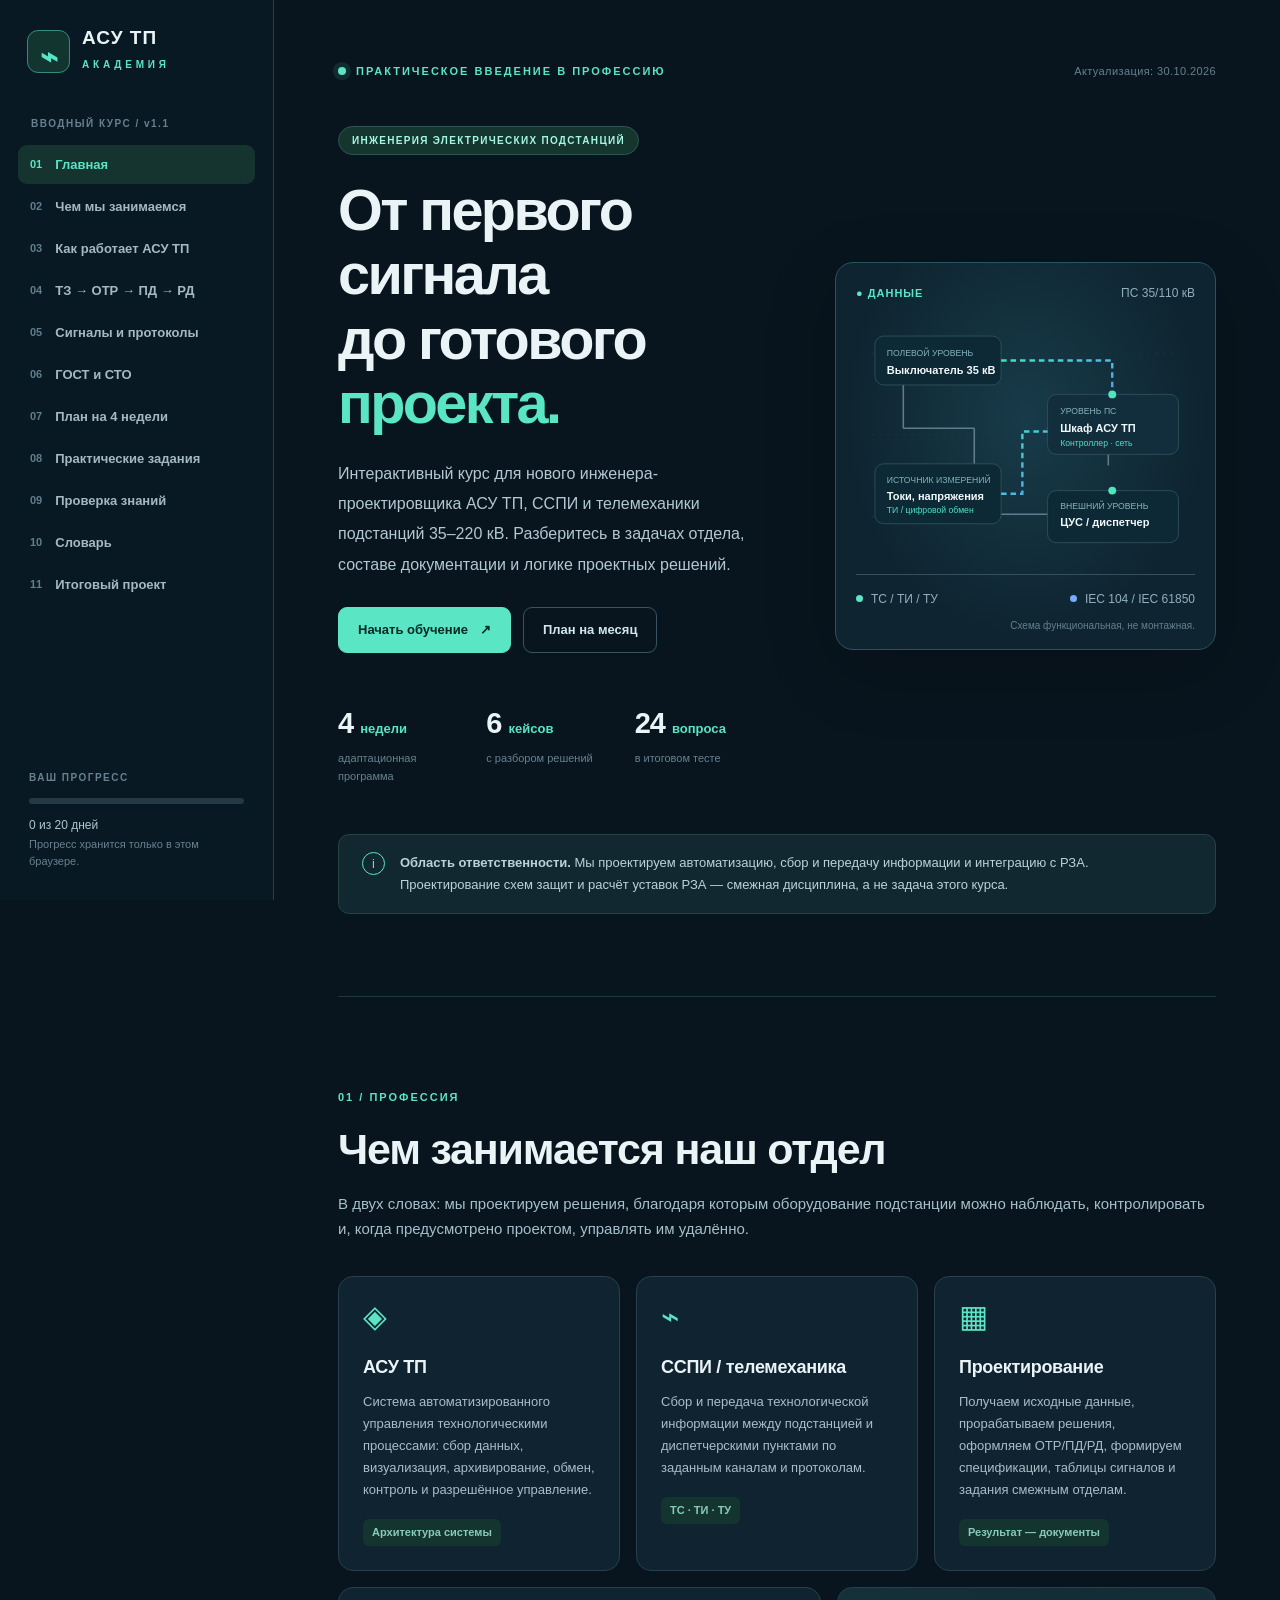
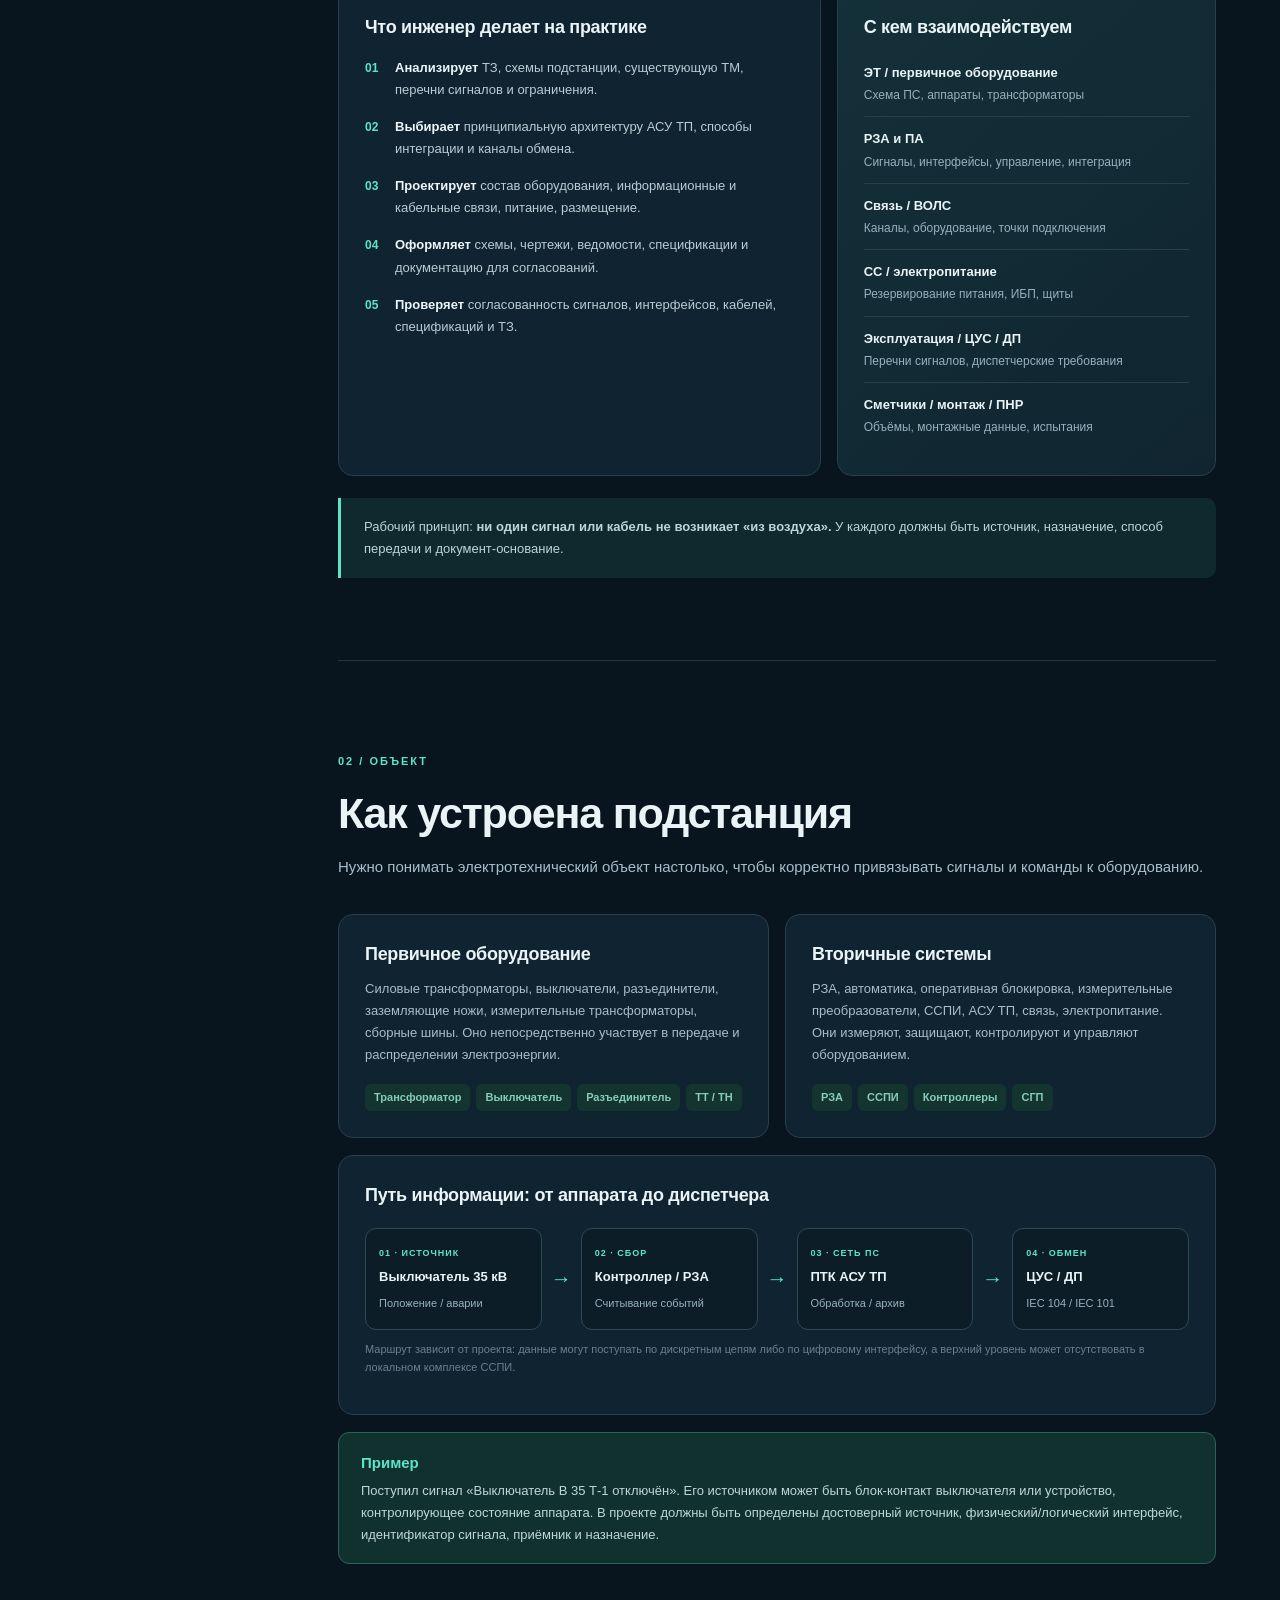
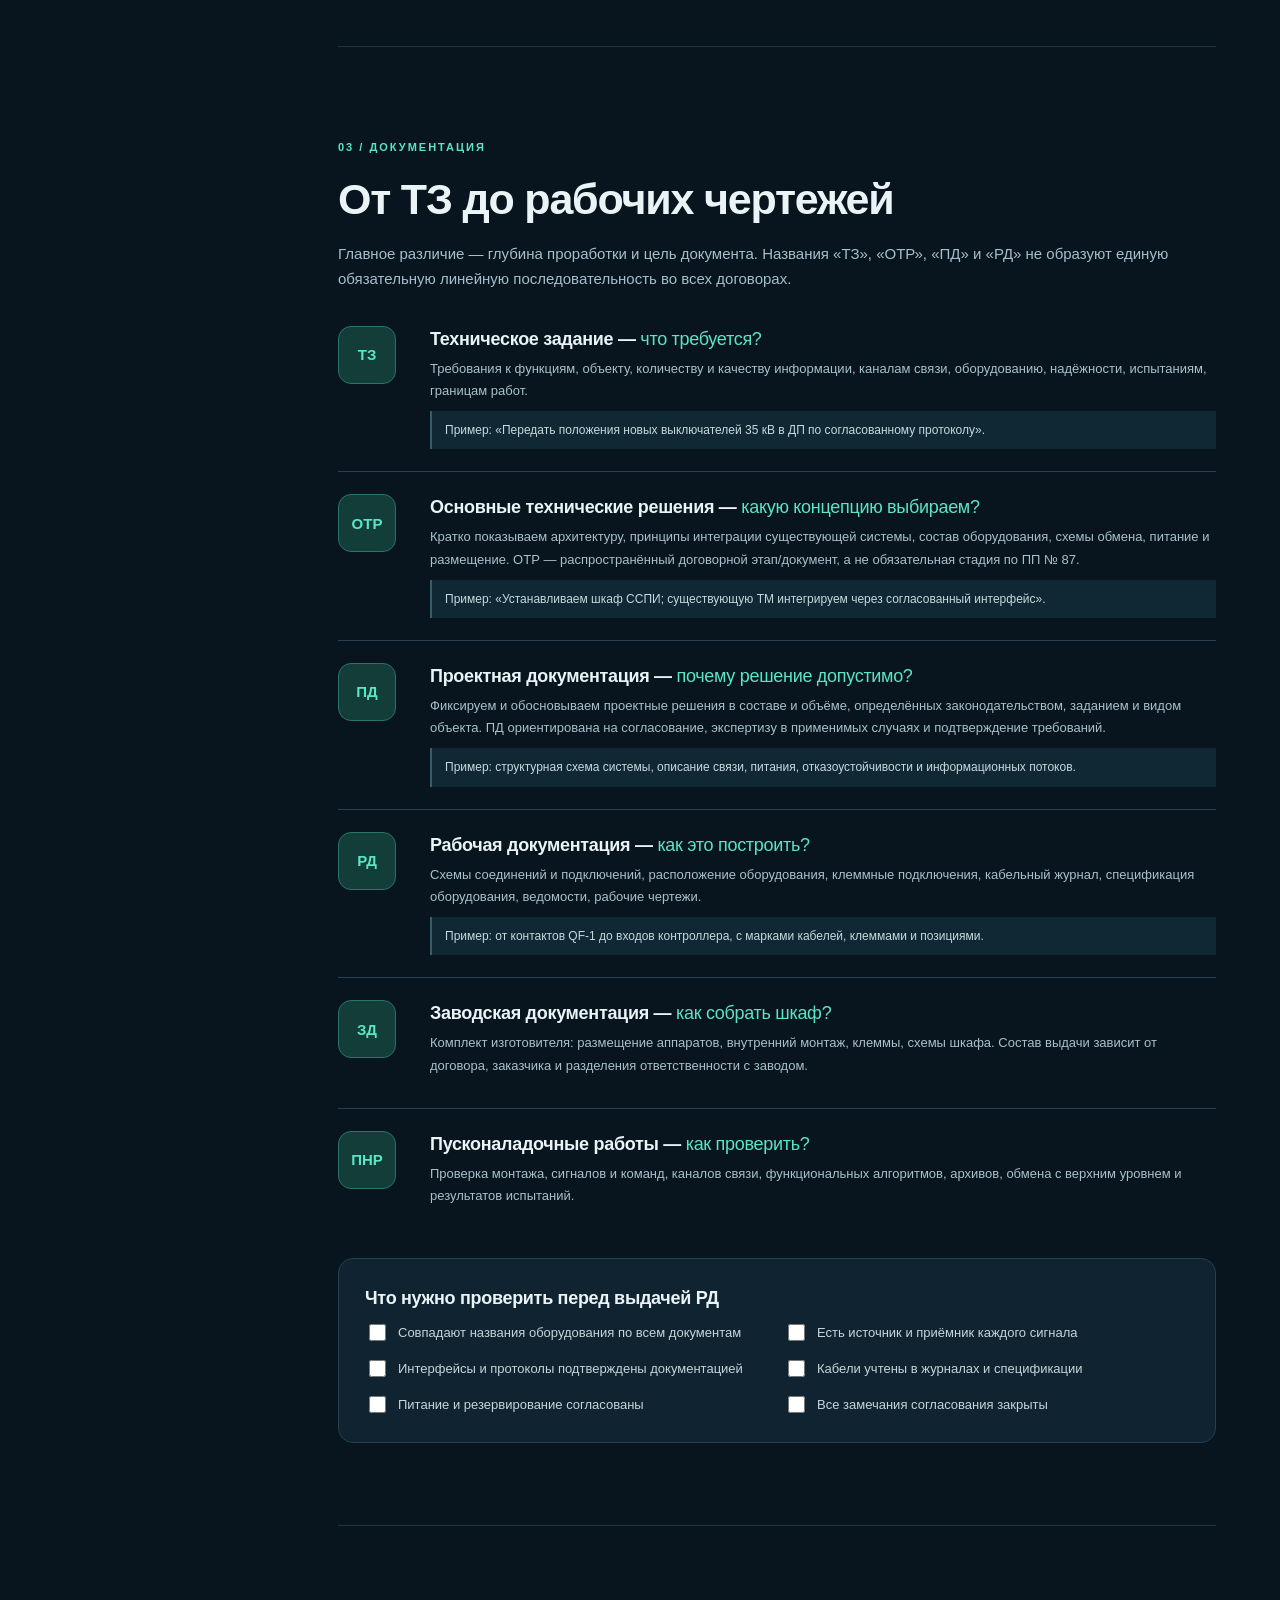
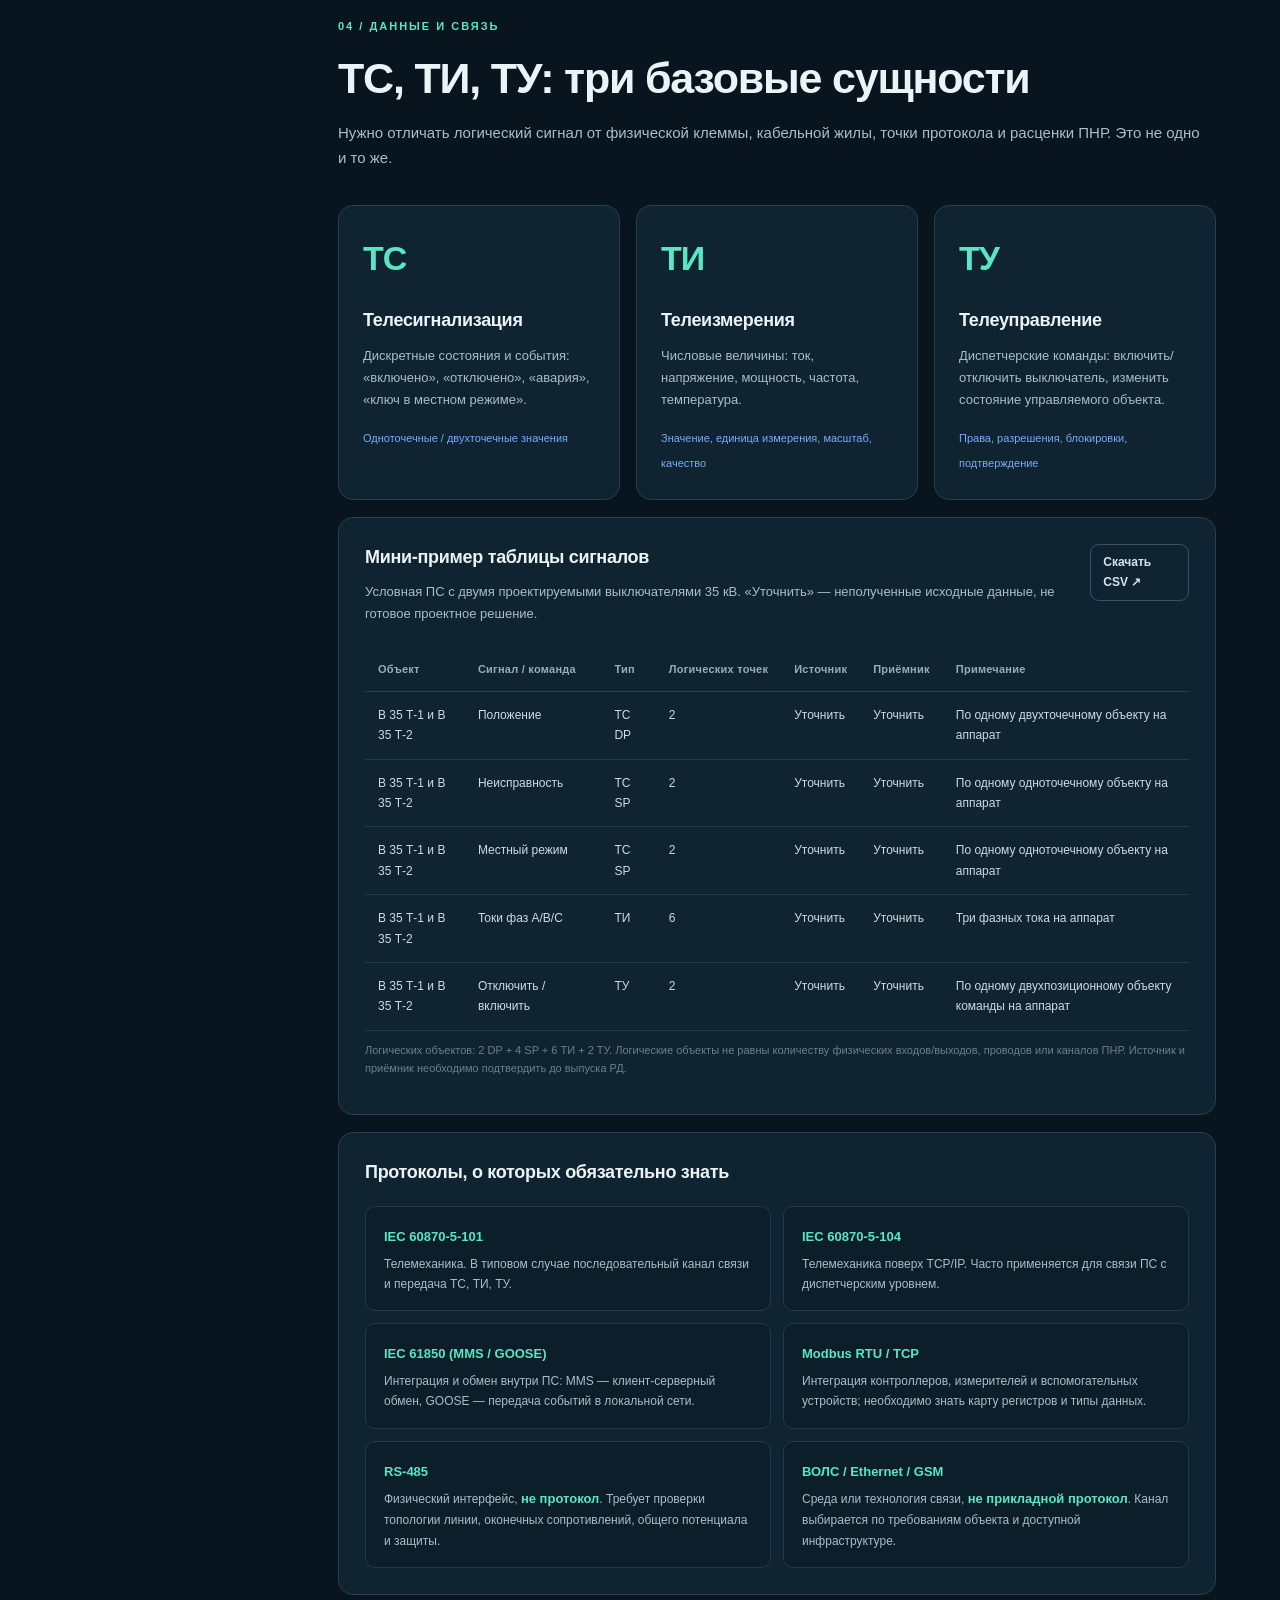
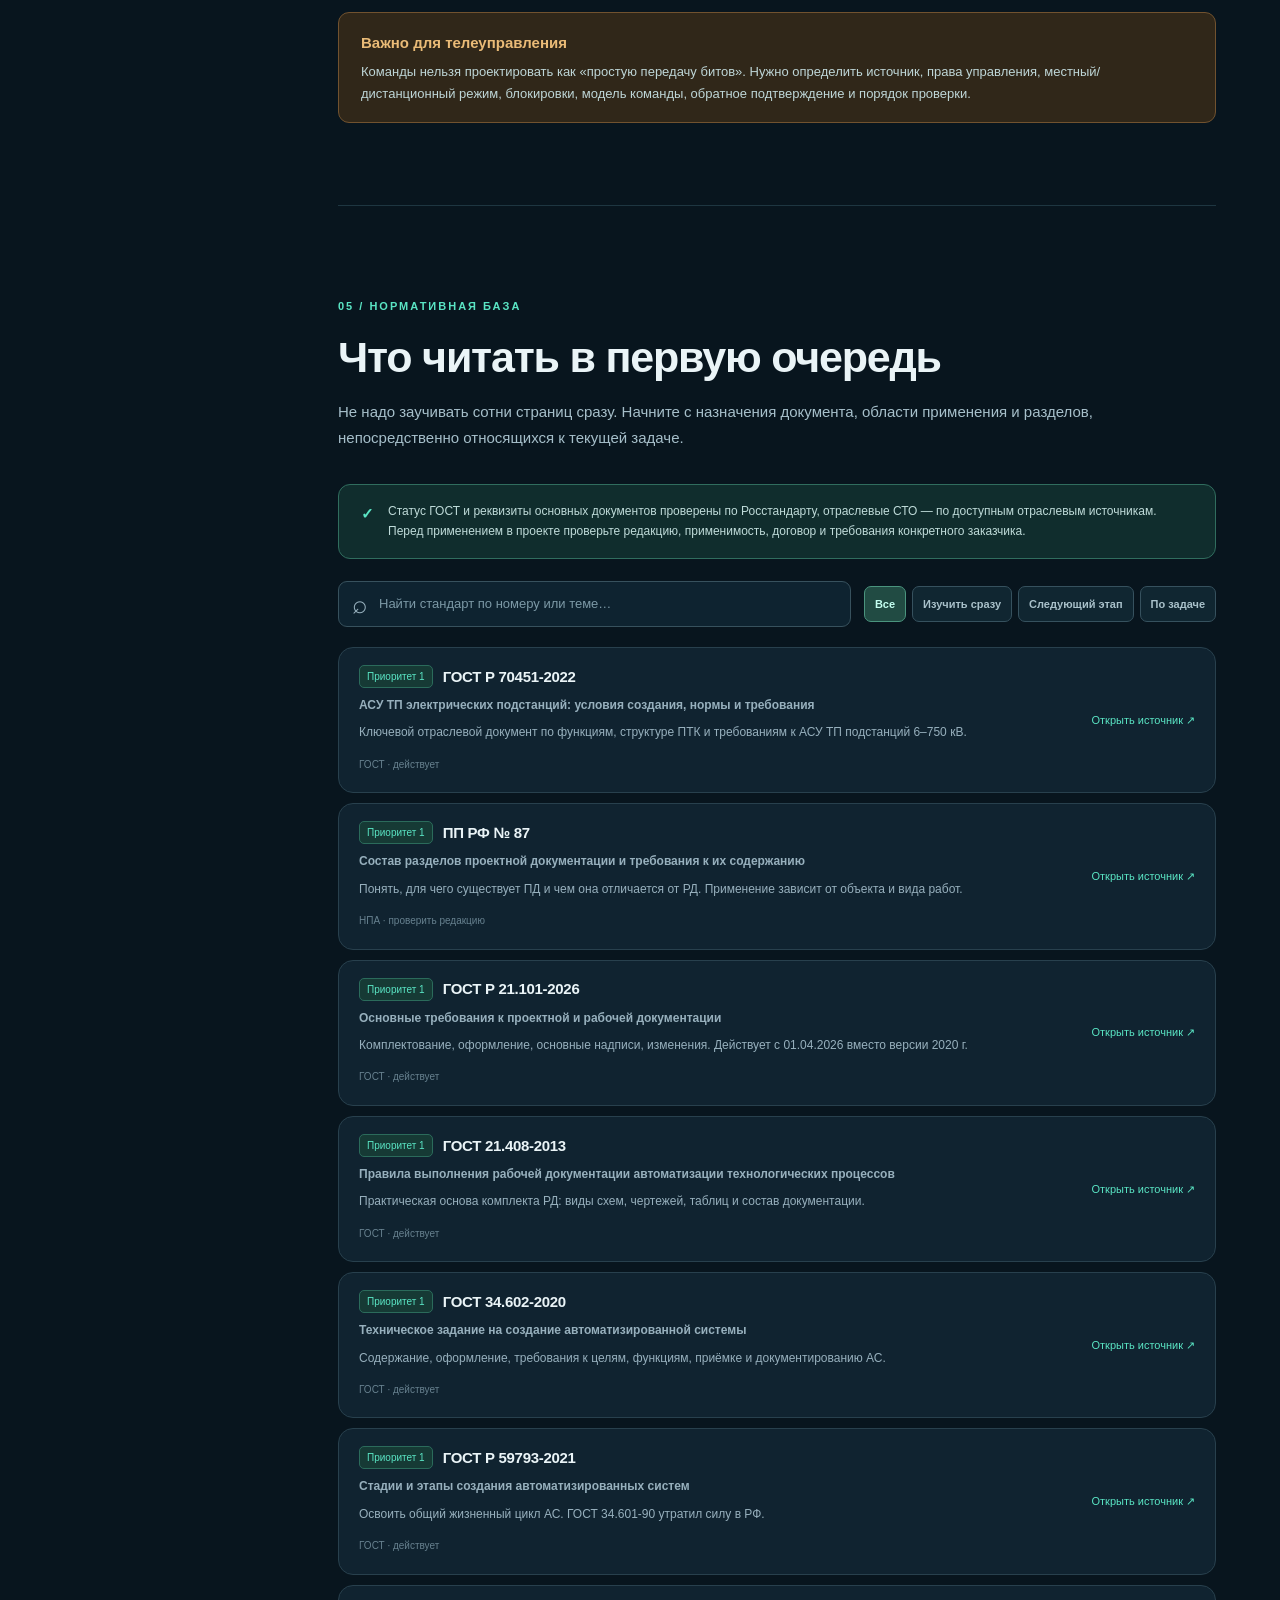
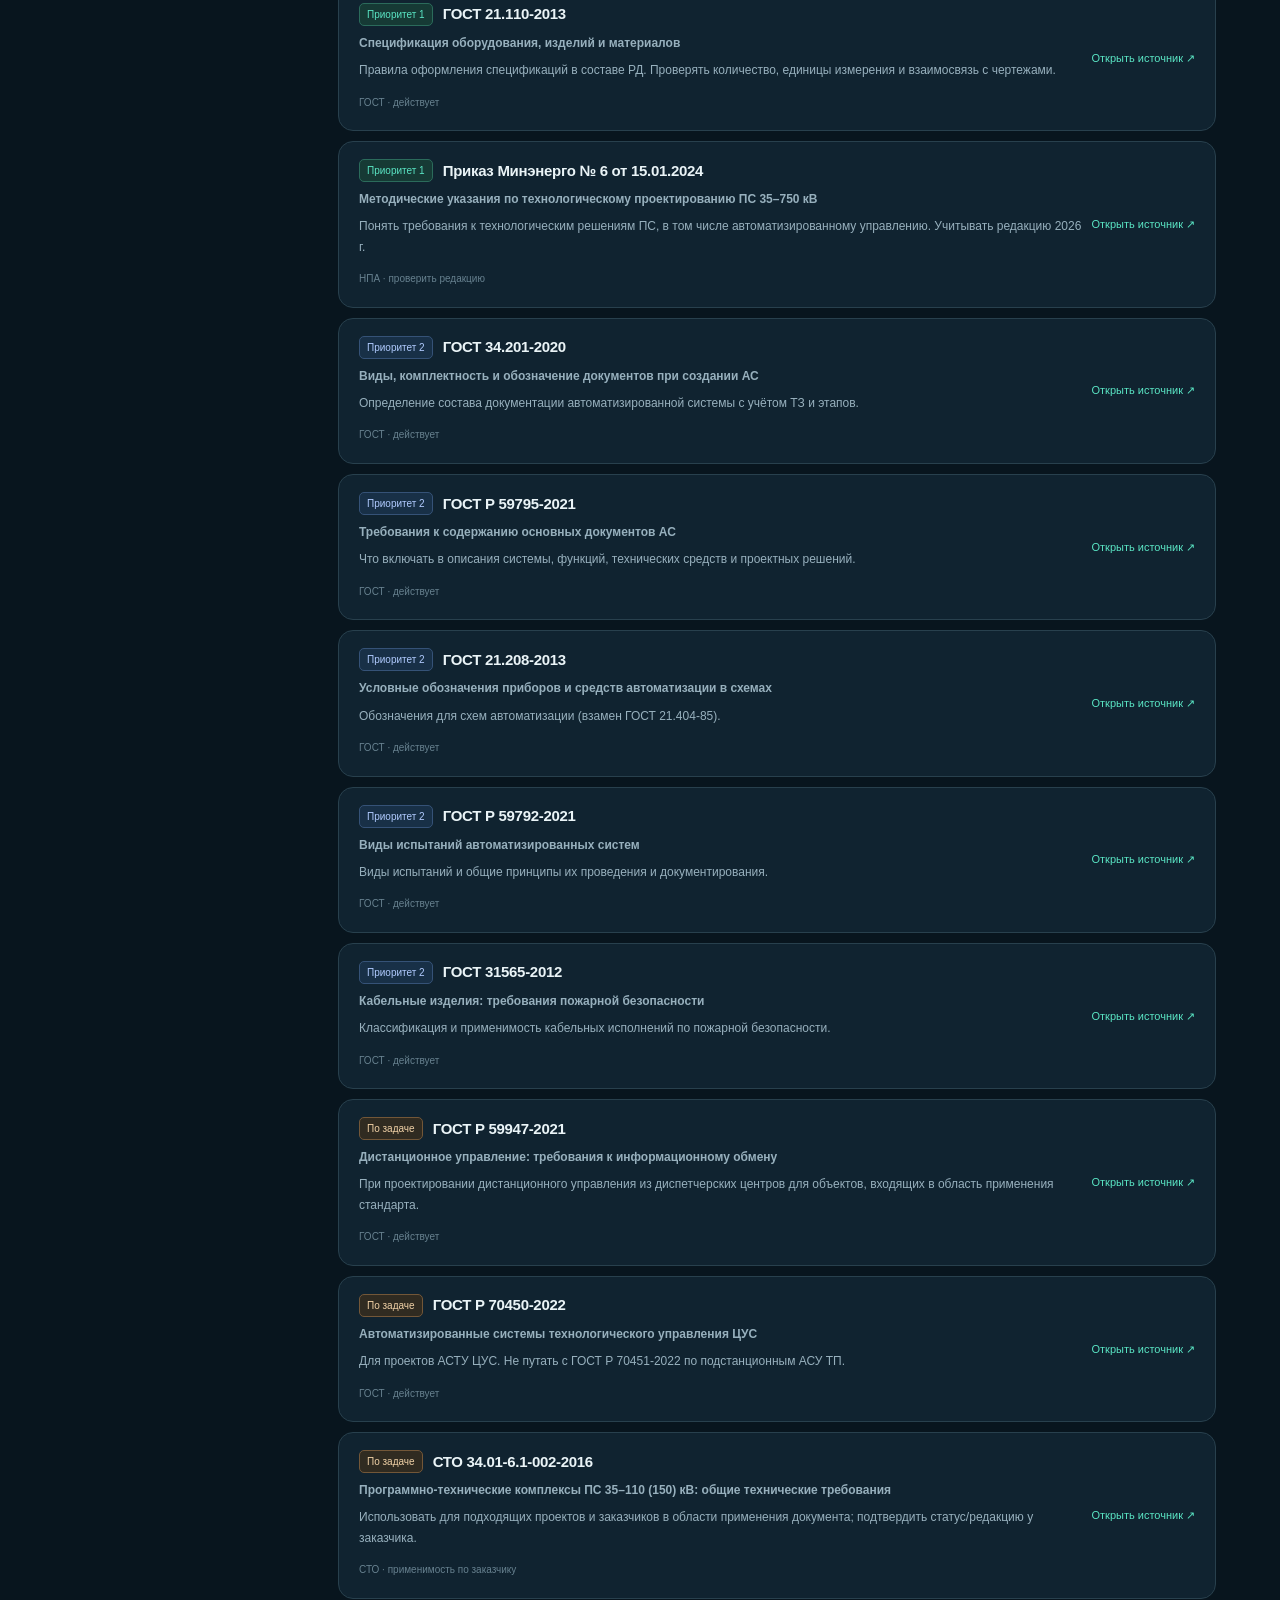
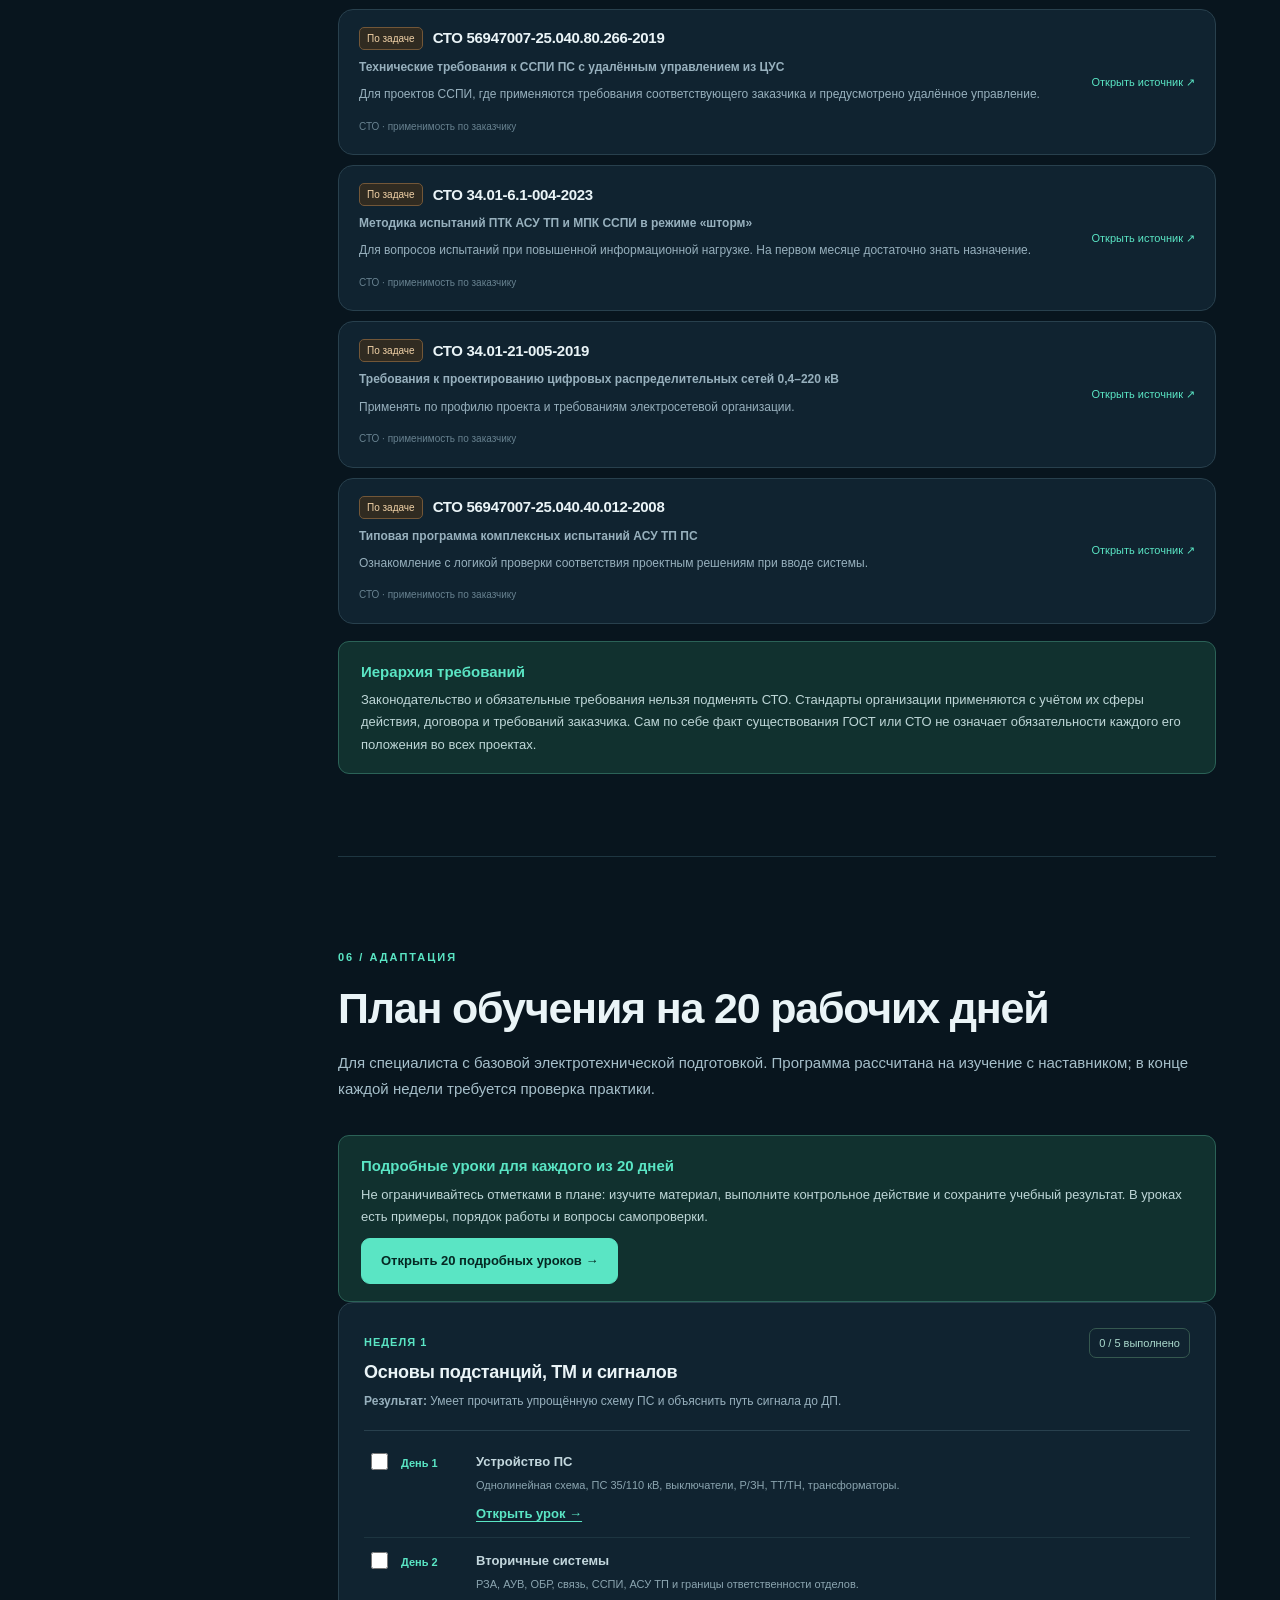
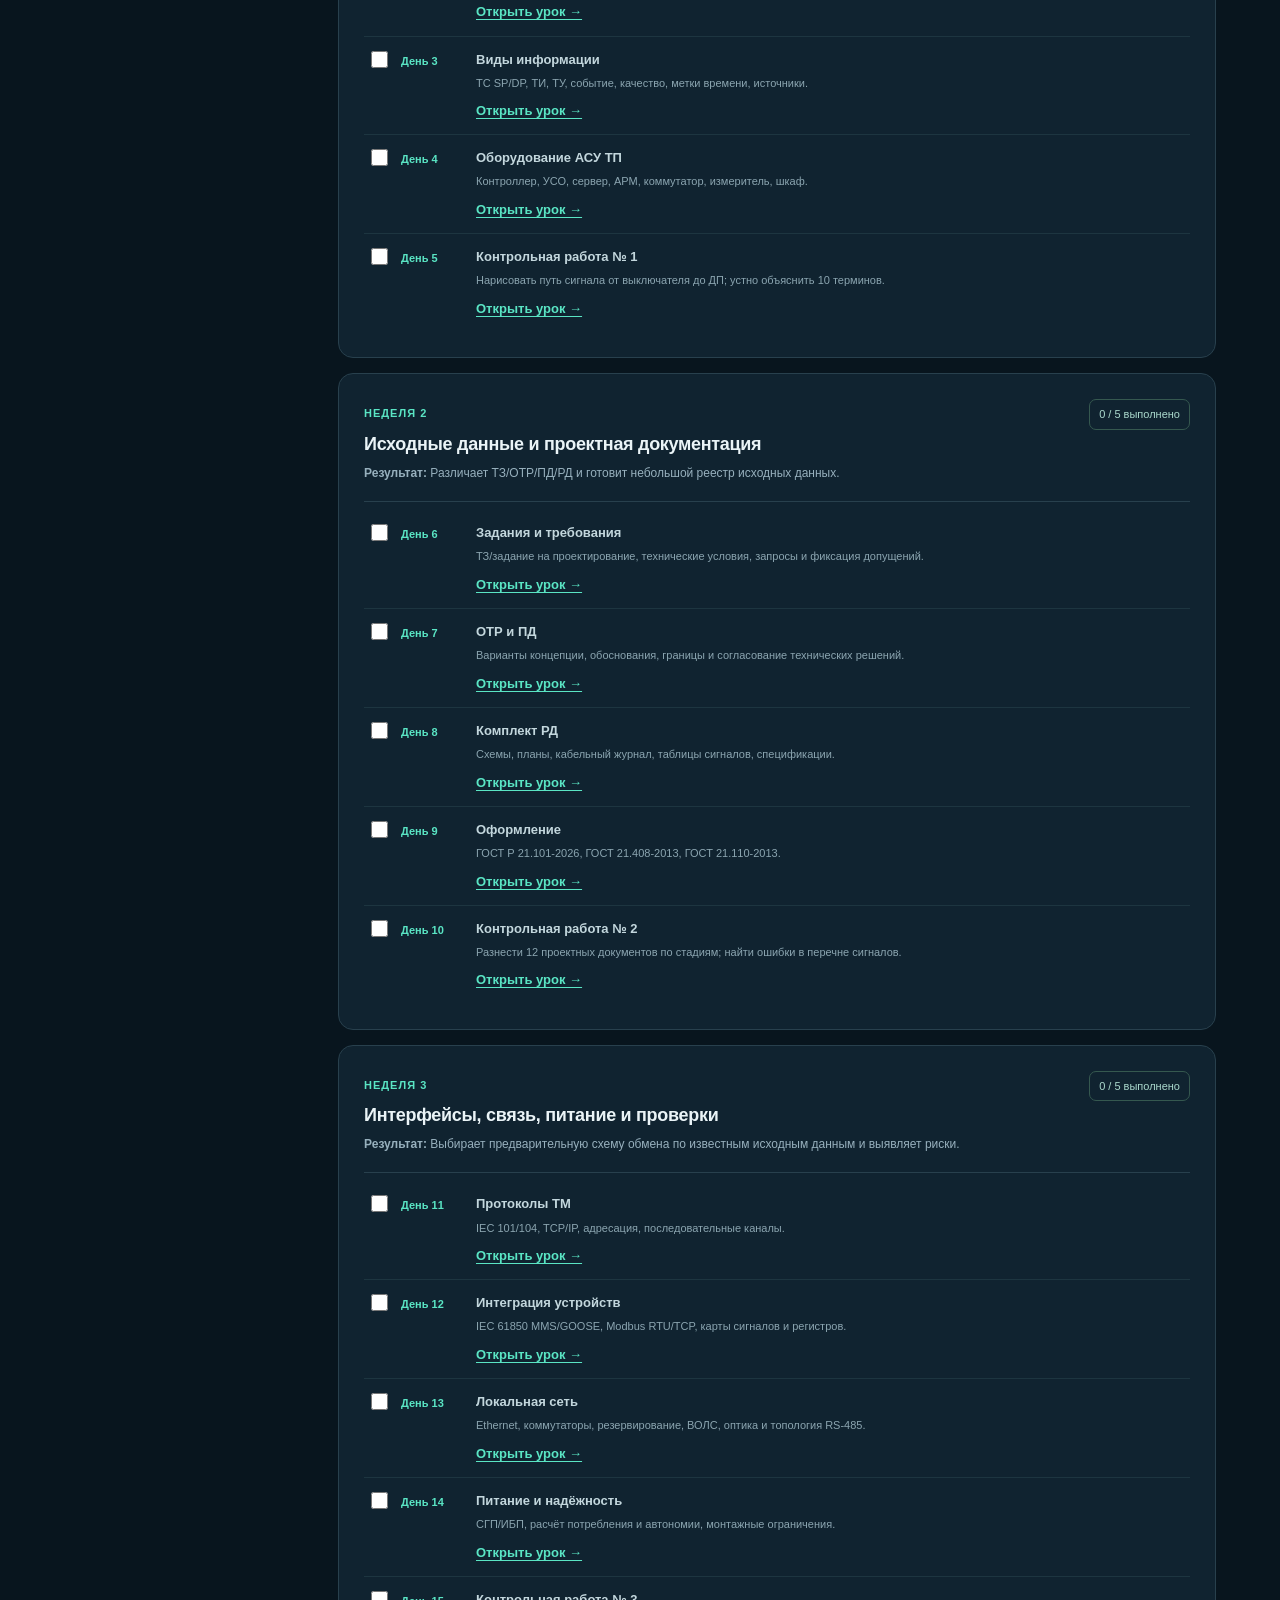
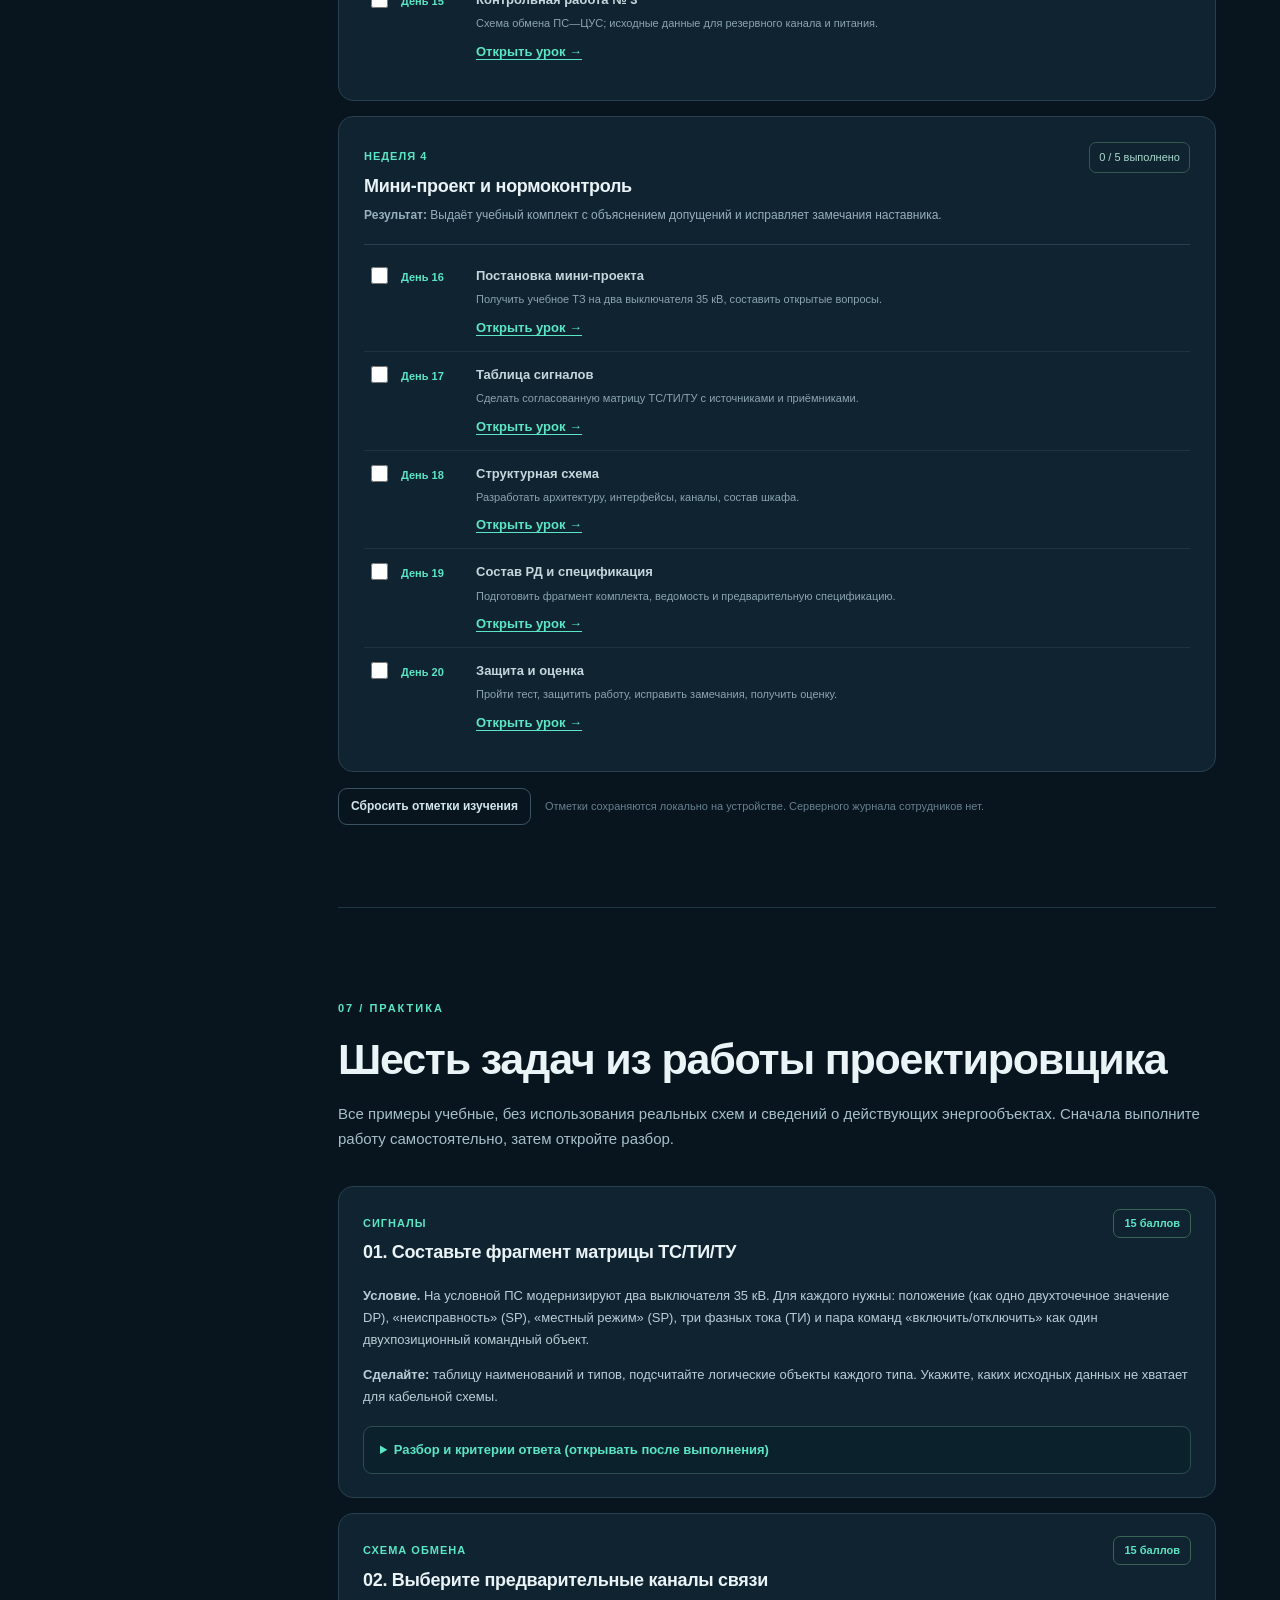
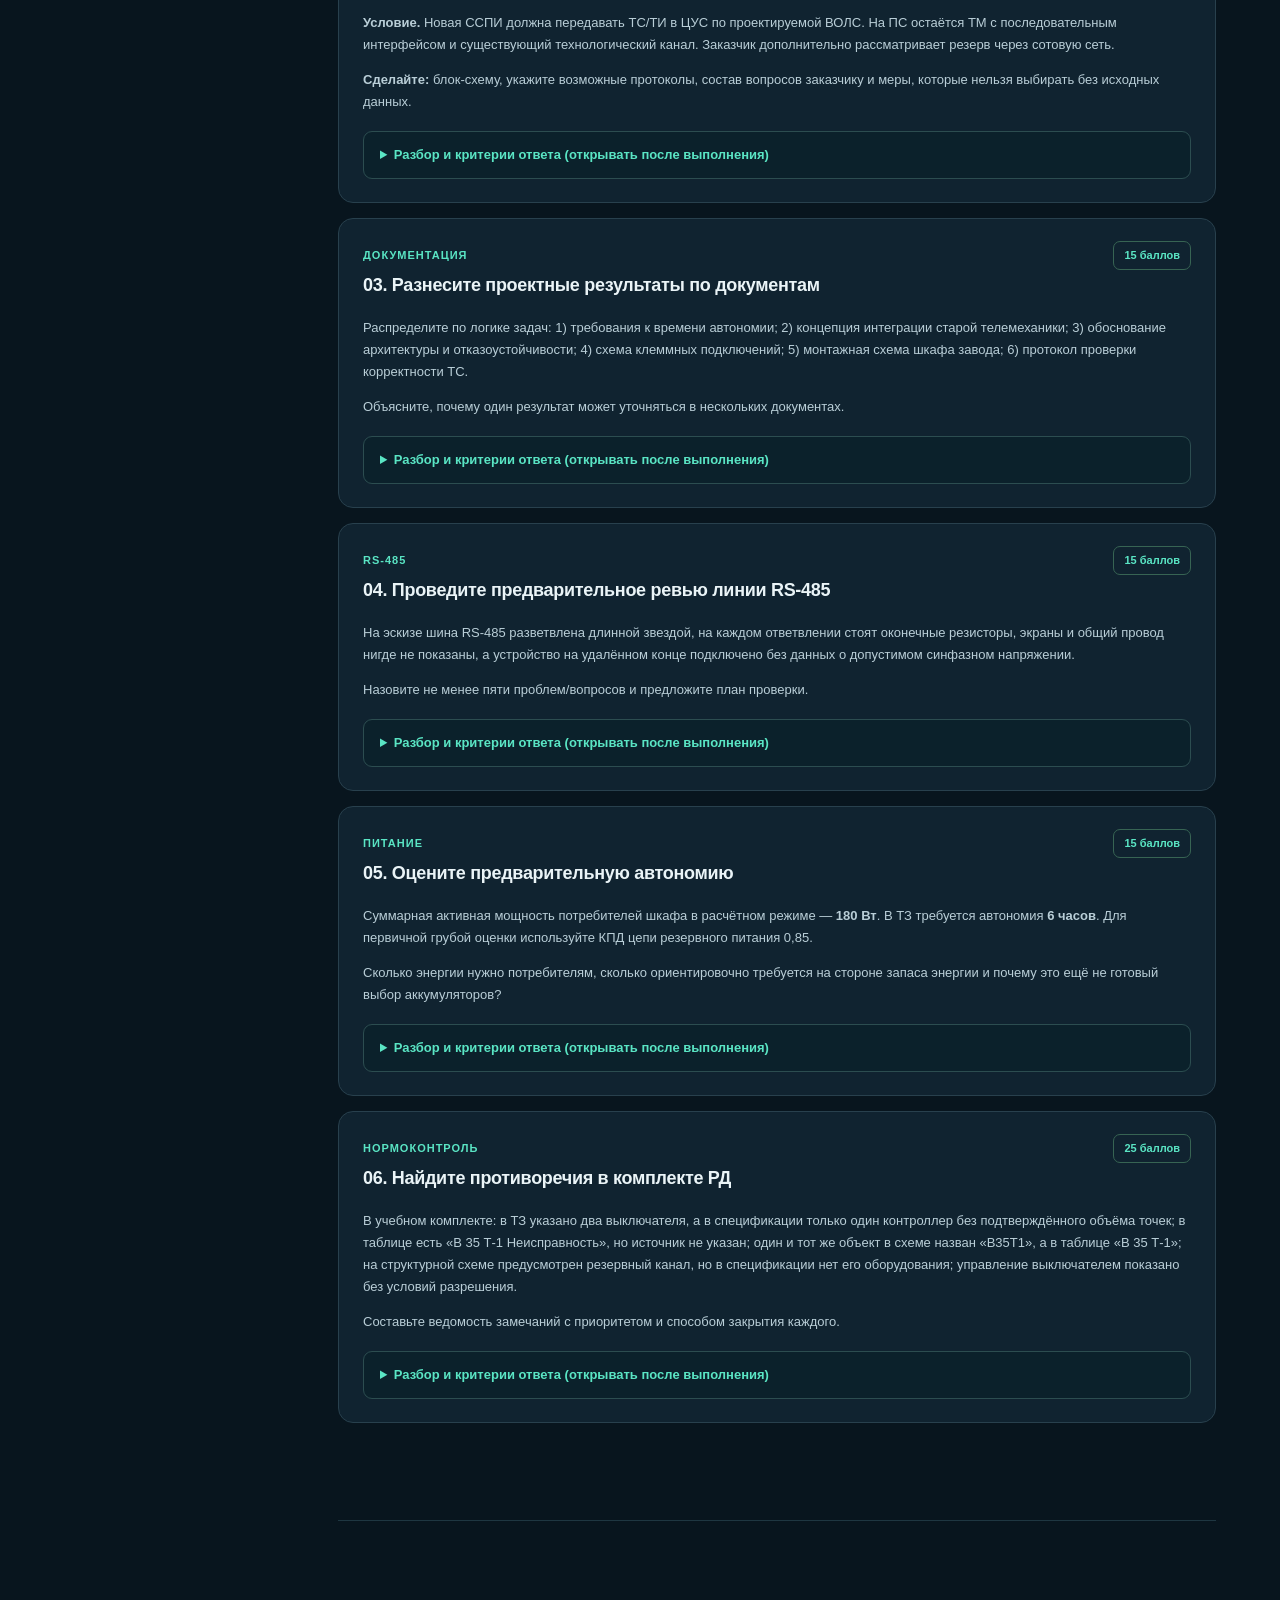
==== commit 1ddee9ee: "Improve ASU TP Academy: 20 guided lessons, secure quiz flow, consistent signals CSV and mentor revie" ====
--- a/asu-tp-academy/index.html
+++ b/asu-tp-academy/index.html
@@ -16,7 +16,7 @@
       <a class="brand" href="#start" aria-label="АСУ ТП Академия — начало">
         <span class="brand-icon" aria-hidden="true">⌁</span><span><strong>АСУ ТП</strong><small>АКАДЕМИЯ</small></span>
       </a>
-      <div class="sidebar-label">ВВОДНЫЙ КУРС / v1.0</div>
+      <div class="sidebar-label">ВВОДНЫЙ КУРС / v1.1</div>
       <nav class="side-nav" id="side-nav">
         <a href="#start" class="nav-link active"><span>01</span> Главная</a>
         <a href="#work" class="nav-link"><span>02</span> Чем мы занимаемся</a>
@@ -99,7 +99,8 @@
       <section id="signals" class="section">
         <div class="section-heading"><span class="section-num">04 / ДАННЫЕ И СВЯЗЬ</span><h2>ТС, ТИ, ТУ: три базовые сущности</h2><p>Нужно отличать логический сигнал от физической клеммы, кабельной жилы, точки протокола и расценки ПНР. Это не одно и то же.</p></div>
         <div class="cards three signal-cards"><div class="signal-card"><div class="big-symbol">ТС</div><h3>Телесигнализация</h3><p>Дискретные состояния и события: «включено», «отключено», «авария», «ключ в местном режиме».</p><small>Одноточечные / двухточечные значения</small></div><div class="signal-card"><div class="big-symbol">ТИ</div><h3>Телеизмерения</h3><p>Числовые величины: ток, напряжение, мощность, частота, температура.</p><small>Значение, единица измерения, масштаб, качество</small></div><div class="signal-card"><div class="big-symbol">ТУ</div><h3>Телеуправление</h3><p>Диспетчерские команды: включить/отключить выключатель, изменить состояние управляемого объекта.</p><small>Права, разрешения, блокировки, подтверждение</small></div></div>
-        <div class="panel data-panel"><div class="table-header"><div><h3>Мини-пример таблицы сигналов</h3><p>Условная ПС с двумя проектируемыми выключателями 35 кВ.</p></div><button class="btn small ghost" id="export-signals" type="button">Скачать CSV ↗</button></div><div class="table-scroll"><table><thead><tr><th>Объект</th><th>Сигнал / команда</th><th>Тип</th><th>Кол-во логических точек</th><th>Примечание</th></tr></thead><tbody><tr><td>В 35 Т‑1 и Т‑2</td><td>Положение</td><td><span class="table-badge">ТС DP</span></td><td>2</td><td>По одной двухточечной позиции на аппарат</td></tr><tr><td>В 35 Т‑1 и Т‑2</td><td>Неисправность</td><td><span class="table-badge">ТС SP</span></td><td>2</td><td>По одной одноточечной позиции</td></tr><tr><td>В 35 Т‑1 и Т‑2</td><td>Местное управление</td><td><span class="table-badge">ТС SP</span></td><td>2</td><td>По одной одноточечной позиции</td></tr><tr><td>В 35 Т‑1 и Т‑2</td><td>Токи фаз A/B/C</td><td><span class="table-badge indigo">ТИ</span></td><td>6</td><td>3 фазы × 2 выключателя</td></tr><tr><td>В 35 Т‑1 и Т‑2</td><td>Отключить / включить</td><td><span class="table-badge amber">ТУ</span></td><td>2</td><td>По одному двухпозиционному объекту команды; согласовать модель</td></tr></tbody></table></div><p class="fine-print">В примере логических точек: 2 DP + 4 SP + 6 ТИ + 2 командных объекта. Это <strong>не</strong> автоматический подсчёт физических дискретных входов/выходов, адресов конкретного протокола или каналов ПНР.</p></div>
+        <div class="panel data-panel"><div class="table-header"><div><h3>Мини-пример таблицы сигналов</h3><p>Условная ПС с двумя проектируемыми выключателями 35 кВ. «Уточнить» — неполученные исходные данные, не готовое проектное решение.</p></div><a class="btn small ghost" id="export-signals" href="example_signals_35kv.csv" download="example_signals_35kv.csv">Скачать CSV ↗</a></div>
+          <div class="table-scroll"><table><thead><tr><th>Объект</th><th>Сигнал / команда</th><th>Тип</th><th>Логических точек</th><th>Источник</th><th>Приёмник</th><th>Примечание</th></tr></thead><tbody><tr><td>В 35 Т-1 и В 35 Т-2</td><td>Положение</td><td>ТС DP</td><td>2</td><td>Уточнить</td><td>Уточнить</td><td>По одному двухточечному объекту на аппарат</td></tr><tr><td>В 35 Т-1 и В 35 Т-2</td><td>Неисправность</td><td>ТС SP</td><td>2</td><td>Уточнить</td><td>Уточнить</td><td>По одному одноточечному объекту на аппарат</td></tr><tr><td>В 35 Т-1 и В 35 Т-2</td><td>Местный режим</td><td>ТС SP</td><td>2</td><td>Уточнить</td><td>Уточнить</td><td>По одному одноточечному объекту на аппарат</td></tr><tr><td>В 35 Т-1 и В 35 Т-2</td><td>Токи фаз A/B/C</td><td>ТИ</td><td>6</td><td>Уточнить</td><td>Уточнить</td><td>Три фазных тока на аппарат</td></tr><tr><td>В 35 Т-1 и В 35 Т-2</td><td>Отключить / включить</td><td>ТУ</td><td>2</td><td>Уточнить</td><td>Уточнить</td><td>По одному двухпозиционному объекту команды на аппарат</td></tr></tbody></table></div><p class="fine-print">Логических объектов: 2 DP + 4 SP + 6 ТИ + 2 ТУ. Логические объекты не равны количеству физических входов/выходов, проводов или каналов ПНР. Источник и приёмник необходимо подтвердить до выпуска РД.</p></div>
         <div class="panel"><h3>Протоколы, о которых обязательно знать</h3><div class="protocol-grid"><div><strong>IEC 60870‑5‑101</strong><p>Телемеханика. В типовом случае последовательный канал связи и передача ТС, ТИ, ТУ.</p></div><div><strong>IEC 60870‑5‑104</strong><p>Телемеханика поверх TCP/IP. Часто применяется для связи ПС с диспетчерским уровнем.</p></div><div><strong>IEC 61850 (MMS / GOOSE)</strong><p>Интеграция и обмен внутри ПС: MMS — клиент-серверный обмен, GOOSE — передача событий в локальной сети.</p></div><div><strong>Modbus RTU / TCP</strong><p>Интеграция контроллеров, измерителей и вспомогательных устройств; необходимо знать карту регистров и типы данных.</p></div><div><strong>RS‑485</strong><p>Физический интерфейс, <strong>не протокол</strong>. Требует проверки топологии линии, оконечных сопротивлений, общего потенциала и защиты.</p></div><div><strong>ВОЛС / Ethernet / GSM</strong><p>Среда или технология связи, <strong>не прикладной протокол</strong>. Канал выбирается по требованиям объекта и доступной инфраструктуре.</p></div></div></div>
         <div class="callout warning"><b>Важно для телеуправления</b><p>Команды нельзя проектировать как «простую передачу битов». Нужно определить источник, права управления, местный/дистанционный режим, блокировки, модель команды, обратное подтверждение и порядок проверки.</p></div>
       </section>
@@ -113,7 +114,7 @@
 
       <section id="roadmap" class="section">
         <div class="section-heading"><span class="section-num">06 / АДАПТАЦИЯ</span><h2>План обучения на 20 рабочих дней</h2><p>Для специалиста с базовой электротехнической подготовкой. Программа рассчитана на изучение с наставником; в конце каждой недели требуется проверка практики.</p></div>
-        <div id="week-list" class="week-list"></div><div class="roadmap-footer"><button type="button" class="btn ghost small" id="reset-progress">Сбросить отметки изучения</button><span class="fine-print">Отметки сохраняются локально на устройстве. Серверного журнала сотрудников нет.</span></div>
+        <div class="callout lessons-callout"><b>Подробные уроки для каждого из 20 дней</b><p>Не ограничивайтесь отметками в плане: изучите материал, выполните контрольное действие и сохраните учебный результат. В уроках есть примеры, порядок работы и вопросы самопроверки.</p><a class="btn primary" href="lessons.html">Открыть 20 подробных уроков →</a></div><div id="week-list" class="week-list"></div><div class="roadmap-footer"><button type="button" class="btn ghost small" id="reset-progress">Сбросить отметки изучения</button><span class="fine-print">Отметки сохраняются локально на устройстве. Серверного журнала сотрудников нет.</span></div>
       </section>
 
       <section id="tasks" class="section">
@@ -122,7 +123,7 @@
       </section>
 
       <section id="exam" class="section">
-        <div class="section-heading"><span class="section-num">08 / КОНТРОЛЬ</span><h2>Тест: 24 вопроса</h2><p>Один правильный ответ в каждом вопросе. Для зачёта рекомендуем 20 из 24 и успешную практическую работу. Тест не заменяет проверку выполненного проекта.</p></div>
+        <div class="section-heading"><span class="section-num">08 / КОНТРОЛЬ</span><h2>Тест: 24 вопроса</h2><p>Каждая попытка формируется из расширенного банка и перемешивает варианты. Оценка доступна только после ответов на все вопросы. Рекомендуемый порог: 20/24 вместе с проверкой учебного проекта. Это не аттестация.</p></div>
         <div class="exam-top"><div class="exam-score"><strong id="exam-score">— / 24</strong><small id="exam-status">Результат появится после проверки</small></div><div class="exam-explain">Темы: объекты и сигналы, документация, интерфейсы, нормативная база, профессиональные решения.</div></div>
         <form id="quiz-form" novalidate><div id="quiz-list" class="quiz-list"></div><div class="quiz-actions"><button class="btn primary" type="submit">Проверить ответы <span aria-hidden="true">↗</span></button><button class="btn ghost" type="button" id="quiz-reset">Пройти заново</button></div></form>
         <div class="result-panel" id="exam-result" hidden role="status" aria-live="polite"></div>
@@ -136,7 +137,7 @@
       <section id="finish" class="section finish-section">
         <div class="section-heading"><span class="section-num">10 / ИТОГОВАЯ РАБОТА</span><h2>Первый собственный учебный проект</h2><p>После 4 недель специалист готовит небольшой комплект по условному расширению ССПИ ПС 35/10 кВ: два выключателя 35 кВ и передача данных диспетчеру.</p></div>
         <div class="cards two"><div class="panel"><h3>Что нужно выдать наставнику</h3><ol class="numbered"><li>Реестр исходных данных и открытых вопросов.</li><li>Структурную схему информационных связей.</li><li>Таблицу ТС/ТИ/ТУ с источниками и приёмниками.</li><li>Предварительный выбор интерфейсов и каналов обмена.</li><li>Перечень оборудования и фрагмент спецификации.</li><li>Описание питания, резервирования и границ ответственности.</li><li>Самопроверку на соответствие ТЗ и РД.</li></ol></div><div class="panel panel-accent"><h3>Как будет оцениваться работа</h3><div class="score-row"><span>Исходные данные и вопросы</span><b>20</b></div><div class="score-row"><span>Техническая корректность</span><b>30</b></div><div class="score-row"><span>Сигналы и информационные связи</span><b>20</b></div><div class="score-row"><span>Комплектность и согласованность РД</span><b>20</b></div><div class="score-row"><span>Самопроверка и пояснения</span><b>10</b></div><div class="score-total"><span>ВСЕГО</span><b>100 баллов</b></div><p class="fine-print">Рекомендуемый порог 80/100 при отсутствии критических ошибок: несанкционированного ТУ, неописанных интерфейсов, несогласованного питания и отсутствия источников сигналов.</p></div></div>
-        <div class="completion"><div><h3>Вы готовы к первой проектной задаче.</h3><p>Результат адаптации подтверждает наставник по реальным чертежам и ответам на замечания. Приёмка теста сама по себе не означает допуск к самостоятельному проектированию.</p></div><button class="btn ghost" id="print-course" type="button">Распечатать курс</button></div>
+        <div class="completion"><div><h3>Следующий этап — проверка наставником</h3><p id="completion-status" role="status" aria-live="polite">Для вывода о готовности необходимы учебный проект, тест и проверка наставника. Сайт не выдаёт допуск автоматически.</p></div><button class="btn ghost" id="print-course" type="button">Распечатать курс</button></div>
       </section>
       <footer class="footer"><span>АСУ ТП Академия · Образовательный материал · 2026</span><span>Без регистрации, рекламы, аналитики и отправки персональных данных</span><span><a href="MENTOR_GUIDE.md" target="_blank" rel="noopener">Руководство наставника</a> · <a href="README.md" target="_blank" rel="noopener">О курсе</a></span></footer>
     </main>
--- a/asu-tp-academy/styles.css
+++ b/asu-tp-academy/styles.css
@@ -1,3 +1,13 @@
 :root{--bg:#08151e;--bg2:#0b1c27;--panel:#102330;--panel2:#132b38;--line:#28404d;--txt:#eaf4f7;--muted:#97b0bd;--dim:#67818f;--mint:#5ae5c4;--blue:#78abfa;--amber:#eabb77;--danger:#f08c91;--r:15px;--shadow:0 16px 38px rgba(0,0,0,.12)}*{box-sizing:border-box}html{scroll-behavior:smooth}body{margin:0;background:var(--bg);font-family:Inter,'Segoe UI',Arial,sans-serif;color:var(--txt);font-size:15px;line-height:1.7}a{color:var(--mint);text-underline-offset:3px}a:hover{color:#acffea}button,input{font:inherit}button{cursor:pointer}button:focus-visible,a:focus-visible,input:focus-visible,summary:focus-visible{outline:2px solid var(--mint);outline-offset:3px}.skip{position:absolute;top:-80px;left:16px;z-index:40;padding:10px;background:var(--mint);color:#061b1c}.skip:focus{top:16px}.layout{display:grid;grid-template-columns:274px minmax(0,1fr);min-height:100vh}.sidebar{position:sticky;top:0;align-self:start;height:100vh;padding:27px 18px 20px;background:#091923;border-right:1px solid var(--line);display:flex;flex-direction:column;overflow:auto}.brand{display:flex;align-items:center;gap:12px;text-decoration:none;color:var(--txt);padding:0 9px}.brand:hover{color:var(--txt)}.brand-icon{display:grid;place-items:center;width:43px;height:43px;border:1px solid #338b80;border-radius:11px;color:var(--mint);background:#12362f;font-size:30px;font-weight:700}.brand strong{font-size:19px;letter-spacing:1px;display:block;line-height:1.2}.brand small{font-size:10px;color:var(--mint);font-weight:800;letter-spacing:3.8px}.sidebar-label,.muted-label{font-size:10px;letter-spacing:1.5px;font-weight:800;color:var(--dim)}.sidebar-label{margin:40px 13px 13px}.side-nav{display:flex;flex-direction:column;gap:3px}.nav-link{display:flex;align-items:center;gap:13px;color:#a5b9c2;text-decoration:none;font-size:13px;font-weight:600;min-height:39px;border-radius:9px;padding:6px 12px}.nav-link span{color:#607d8b;font-size:11px;font-weight:700}.nav-link:hover,.nav-link.active{color:var(--mint);background:#15332f}.nav-link.active span{color:var(--mint)}.sidebar-bottom{margin-top:auto;padding:27px 11px 0}.progress-line{height:6px;border-radius:5px;background:#243944;margin:12px 0 7px;overflow:hidden}.progress-fill{height:100%;background:linear-gradient(90deg,#27bb9b,#7ceecf);transition:width .3s}.sidebar-bottom>span{font-size:12px;color:#b0c6cd}.tiny{color:var(--dim);font-size:11px;line-height:1.5}.main{min-width:0;max-width:1500px;width:100%;margin:auto;padding:0 clamp(28px,5vw,85px)}.mobile-top{display:none}.section{padding:86px 0 82px;border-bottom:1px solid #1e3641;scroll-margin-top:12px}.section:last-of-type{border-bottom:none}.hero-section{padding-top:62px}.eyebrow,.section-num{font-size:11px;letter-spacing:2px;font-weight:850;color:var(--mint)}.eyebrow{display:flex;align-items:center;gap:10px;flex-wrap:wrap}.eyebrow-date{margin-left:auto;color:var(--dim);font-weight:500;letter-spacing:.4px}.pulse-dot{width:8px;height:8px;border-radius:50%;background:var(--mint);box-shadow:0 0 0 5px rgba(90,229,196,.11)}.hero-grid{display:grid;grid-template-columns:minmax(0,1fr) minmax(355px,.88fr);align-items:center;gap:clamp(28px,5vw,76px);margin-top:45px}.pill{display:inline-block;border:1px solid #30544e;background:#15362f;color:#a5f6e2;border-radius:100px;padding:5px 13px;font-size:10px;letter-spacing:1.3px;font-weight:800}h1,h2,h3,p{margin-top:0}h1{font-size:clamp(37px,4.5vw,70px);line-height:1.12;font-weight:830;letter-spacing:-2.6px;margin:23px 0}h1 em{font-style:normal;color:var(--mint)}h2{font-size:clamp(27px,3.5vw,43px);line-height:1.23;letter-spacing:-1.2px;margin:14px 0 15px}h3{font-size:18px;line-height:1.45;letter-spacing:-.3px;margin:0 0 11px}.lead{font-size:16px;color:#b3c8d1;max-width:660px;line-height:1.9}.hero-buttons{display:flex;gap:12px;margin-top:27px;flex-wrap:wrap}.btn{display:inline-flex;align-items:center;justify-content:center;gap:12px;text-decoration:none;padding:11px 19px;border-radius:9px;font-size:13px;font-weight:800;border:1px solid transparent;transition:background .2s,transform .2s;min-height:45px}.btn:hover{transform:translateY(-1px)}.btn.primary{background:var(--mint);color:#052823;border-color:var(--mint)}.btn.primary:hover{background:#a6f6df;color:#052823}.btn.ghost{background:transparent;border-color:#395363;color:#d3e6ed}.btn.ghost:hover{background:#183440;color:#eaf7fa}.btn.small{padding:7px 12px;min-height:34px;font-size:12px}.hero-stats{display:grid;grid-template-columns:repeat(3,1fr);gap:12px;margin-top:46px}.hero-stats strong{font-size:29px;letter-spacing:-1px;display:block}.hero-stats strong span{font-size:13px;color:var(--mint);letter-spacing:0}.hero-stats small{display:block;color:var(--dim);font-size:11px}.hero-visual{background:radial-gradient(ellipse at 50% 40%,#183b49,#0e2430 68%);border:1px solid #2b5260;border-radius:18px;padding:20px 20px 15px;box-shadow:0 20px 70px rgba(0,0,0,.2)}.visual-heading,.visual-footer{display:flex;justify-content:space-between;align-items:center;color:#91b0bd;font-size:12px}.live-indicator{color:var(--mint);font-size:11px;letter-spacing:1px;font-weight:800}.station-svg{width:100%;height:auto;margin:11px auto;display:block}.visual-footer{border-top:1px solid #34515b;padding-top:14px}.visual-footer span{display:flex;align-items:center;gap:8px}.dot{display:inline-block;width:7px;height:7px;border-radius:50%}.dot.mint{background:var(--mint)}.dot.blue{background:var(--blue)}.visual-disclaimer{text-align:right;color:#64808e;font-size:10px;margin-top:8px}.info-strip{display:flex;gap:15px;background:#122830;border:1px solid #24443f;border-radius:11px;padding:17px 23px;margin-top:48px}.info-icon{display:grid;place-items:center;color:var(--mint);border:1px solid var(--mint);border-radius:50%;width:23px;height:23px;min-width:23px;font-size:13px}.info-strip p{margin:0;color:#b9d3d7;font-size:13px}.section-heading{max-width:870px;margin-bottom:34px}.section-heading p{font-size:15px;color:#a6bfca;margin-bottom:0}.cards{display:grid;gap:16px}.cards.three{grid-template-columns:repeat(3,minmax(0,1fr))}.cards.two{grid-template-columns:repeat(2,minmax(0,1fr))}.feature-card,.panel,.signal-card,.week-card,.exercise-card,.quiz-card,.glossary-item,.standard-item{border-radius:var(--r);background:var(--panel);border:1px solid var(--line)}.feature-card{padding:24px}.feature-icon{font-size:31px;line-height:1;color:var(--mint);margin-bottom:22px}.feature-card p,.panel p,.signal-card p{color:#a8bec7;font-size:13px}.tag-set{display:flex;gap:6px;flex-wrap:wrap}.tag{display:inline-flex;margin-top:5px;color:#88cbbb;background:#14352f;border-radius:6px;padding:4px 9px;font-size:11px;font-weight:650}.split-layout{display:grid;grid-template-columns:1.12fr .88fr;gap:16px;margin-top:16px}.panel{padding:26px}.panel-accent{background:linear-gradient(140deg,#143038,#102530)}.numbered{list-style:none;counter-reset:steps;padding:0;margin:17px 0 0;display:grid;gap:15px}.numbered li{position:relative;padding-left:30px;color:#b8ccd3;font-size:13px;counter-increment:steps}.numbered li:before{content:counter(steps,decimal-leading-zero);position:absolute;left:0;top:1px;font-weight:800;color:var(--mint);font-size:12px}.numbered b{color:#edf6f9}.role-row{padding:11px 0;border-bottom:1px solid var(--line);display:flex;flex-direction:column;gap:1px}.role-row:last-child{border-bottom:0}.role-row span{font-size:13px;font-weight:750}.role-row small{font-size:12px;color:var(--muted)}.mentor-tip{padding:18px 23px;border-left:3px solid var(--mint);background:#0f2a2e;margin-top:22px;color:#bbd5dc;border-radius:0 10px 10px 0;font-size:13px}.diagram-panel{margin-top:17px}.flow-diagram{display:flex;align-items:center;gap:9px;margin:20px 0 10px}.flow-box{flex:1;min-width:0;display:flex;flex-direction:column;background:#0c1d28;border:1px solid #294b51;border-radius:11px;padding:17px 13px}.flow-box small{font-size:9px;font-weight:850;color:var(--mint);letter-spacing:1px}.flow-box strong{font-size:13px;margin:5px 0}.flow-box span{font-size:11px;color:var(--muted)}.arrow{color:var(--mint);font-size:21px}.fine-print{font-size:11px!important;color:var(--dim)!important;line-height:1.65}.callout{padding:17px 22px;border-radius:11px;margin-top:17px;background:#11312f;border:1px solid #2b6257}.callout b{color:var(--mint)}.callout p{font-size:13px;margin:5px 0 0;color:#bed6d7}.callout.warning{background:#302719;border-color:#71522f}.callout.warning b{color:var(--amber)}.timeline{display:grid;gap:0;margin:20px 0}.timeline-item{display:grid;grid-template-columns:70px 1fr;gap:22px;padding:22px 0;border-bottom:1px solid var(--line)}.timeline-item:first-child{padding-top:0}.timeline-item:last-child{border-bottom:0}.timeline-mark{width:58px;height:58px;border-radius:13px;background:#123d38;border:1px solid #2a7367;color:var(--mint);display:grid;place-items:center;font-size:15px;font-weight:850}.timeline-item h3{margin-bottom:6px}.timeline-item h3 em{font-style:normal;color:var(--mint);font-weight:500}.timeline-item p{color:#a9c0ca;font-size:13px;margin-bottom:9px}.example{font-size:12px;color:#c5d9de;padding:9px 13px;background:#102834;border-left:2px solid #375f67}.checklist-panel{margin-top:20px}.check-grid{display:grid;grid-template-columns:1fr 1fr;gap:14px}.check-grid label{display:flex;align-items:flex-start;gap:9px;font-size:13px;color:#c4d6db;cursor:pointer}.check-grid input,.day-list input{accent-color:#39d4b1;width:17px;height:17px;margin-top:2px;flex-shrink:0}.signal-card{padding:24px}.big-symbol{color:var(--mint);font-size:34px;font-weight:900;letter-spacing:-1px;margin-bottom:20px}.signal-card small{color:var(--blue);font-size:11px}.data-panel{margin:17px 0}.table-header{display:flex;justify-content:space-between;align-items:flex-start;gap:20px}.table-scroll{overflow-x:auto}.table-scroll table{width:100%;border-collapse:collapse;min-width:650px;margin:10px 0}.table-scroll th{text-align:left;font-size:11px;color:#93afba;letter-spacing:.25px;padding:12px 13px;border-bottom:1px solid var(--line);white-space:nowrap}.table-scroll td{padding:13px;font-size:12px;color:#cbdce0;border-bottom:1px solid #223b49;vertical-align:top}.table-badge{padding:4px 7px;background:#174035;color:var(--mint);border-radius:5px;white-space:nowrap;font-size:10px;font-weight:800}.table-badge.indigo{background:#18375c;color:#a0c8ff}.table-badge.amber{background:#473521;color:#f1c78d}.protocol-grid{display:grid;grid-template-columns:repeat(2,minmax(0,1fr));gap:12px;margin-top:21px}.protocol-grid>div{padding:16px 18px;background:#0b1e2a;border:1px solid #223a47;border-radius:10px}.protocol-grid strong{font-size:13px;color:var(--mint)}.protocol-grid p{margin:5px 0 0;font-size:12px}.standard-notice{display:flex;gap:14px;border:1px solid #306d5e;border-radius:12px;background:#102d2d;padding:16px 22px;margin-bottom:22px}.standard-notice>span{font-weight:900;color:var(--mint)}.standard-notice p{margin:0;color:#bfdbd9;font-size:12px}.filter-bar{display:flex;align-items:center;justify-content:space-between;gap:13px;flex-wrap:wrap;margin-bottom:20px}.search-wrap{display:flex;align-items:center;gap:9px;border:1px solid #37515d;border-radius:9px;background:#0e2330;padding:0 13px;min-height:43px;flex:1;min-width:250px}.search-wrap span{font-size:26px;color:var(--muted)}.search-wrap input{background:transparent;border:0;outline:0;color:var(--txt);width:100%;font-size:13px}.search-wrap input::placeholder{color:#7c99a6}.filter-pills{display:flex;flex-wrap:wrap;gap:6px}.chip{border:1px solid #36515e;background:#102631;border-radius:7px;padding:8px 10px;color:#a9c1ca;font-size:11px;font-weight:700}.chip.active{background:#214b43;border-color:#4a947e;color:#c4fff1}.standard-list{display:grid;gap:10px}.standard-item{padding:17px 20px;display:grid;grid-template-columns:minmax(0,1fr) auto;gap:10px}.standard-title{display:flex;align-items:center;gap:10px;flex-wrap:wrap}.standard-title h3{margin:0;font-size:15px}.standard-title a{text-decoration:none;color:var(--txt)}.standard-title a:hover{color:var(--mint)}.standard-item p{color:var(--muted);font-size:12px;margin:7px 0}.standard-item .status{font-size:10px;color:var(--dim);white-space:nowrap}.tier-label{font-size:10px;color:var(--mint);border:1px solid #2b6b5b;background:#163a35;padding:2px 7px;border-radius:5px}.tier-label.tier-2{color:#b1cbff;border-color:#355277;background:#183047}.tier-label.tier-3{color:#f1d2a7;border-color:#735738;background:#302b21}.source-link{white-space:nowrap;text-decoration:none;font-size:11px;align-self:center}.week-list{display:grid;gap:15px}.week-card{padding:25px}.week-head{display:flex;justify-content:space-between;gap:15px;align-items:flex-start;padding-bottom:18px;border-bottom:1px solid var(--line)}.week-number{font-size:11px;font-weight:850;color:var(--mint);letter-spacing:1px}.week-head h3{margin:6px 0}.week-head p{font-size:12px;color:var(--muted);margin:0}.week-count{border:1px solid #35584f;color:#aad9cd;padding:5px 9px;border-radius:7px;font-size:11px;white-space:nowrap}.day-list{display:grid;gap:0;margin-top:8px}.day-list label{display:grid;grid-template-columns:23px 64px minmax(0,1fr);gap:11px;align-items:start;padding:12px 3px;border-bottom:1px solid #1d3540;cursor:pointer;font-size:13px}.day-list label:last-child{border:0}.day-number{font-size:11px;color:var(--mint);font-weight:850;padding-top:3px}.day-list input:checked ~ .day-desc{color:#7c978f;text-decoration:line-through}.day-desc{color:#c3d7dd}.day-desc small{display:block;color:#8ba5b0;font-size:11px;margin-top:3px;text-decoration:none}.roadmap-footer{display:flex;align-items:center;gap:14px;margin-top:16px}.exercise-card{margin-bottom:15px;overflow:hidden}.exercise-head{display:flex;justify-content:space-between;align-items:flex-start;gap:15px;padding:22px 24px 14px}.exercise-head h3{margin:5px 0}.exercise-head .topic{font-size:11px;color:var(--mint);font-weight:800;letter-spacing:1px}.points{border:1px solid #376453;color:var(--mint);padding:4px 10px;border-radius:7px;white-space:nowrap;font-size:11px;font-weight:800}.exercise-content{padding:0 24px 23px;color:#b9ced7;font-size:13px}.exercise-content ul,.exercise-content ol{padding-left:19px}.exercise-content li{margin:6px 0}.exercise-content details{margin-top:18px;background:#0b212b;border:1px solid #2c4d50;border-radius:9px;padding:12px 16px}.exercise-content details summary{cursor:pointer;color:var(--mint);font-weight:800}.exercise-content details>div{margin-top:11px}.exercise-content details p{margin-bottom:9px}.exercise-content code{background:#203847;border-radius:4px;padding:2px 5px;color:#c2e5f5}.exam-top{display:flex;align-items:center;gap:19px;background:#102e32;border:1px solid #2d5c54;border-radius:13px;padding:21px 25px;margin-bottom:20px}.exam-score{min-width:145px}.exam-score strong{display:block;font-size:27px;color:var(--mint)}.exam-score small{font-size:11px;color:#92b6b6}.exam-explain{font-size:13px;color:#c5d9d8}.quiz-list{display:grid;gap:13px}.quiz-card{padding:23px 25px}.quiz-card .q-number{font-size:11px;font-weight:850;color:var(--mint)}.quiz-card h3{font-size:15px;margin:6px 0 15px}.answer-set{display:grid;grid-template-columns:1fr 1fr;gap:9px}.answer{display:flex;align-items:flex-start;gap:10px;border:1px solid #2b4651;border-radius:8px;padding:10px 12px;font-size:12px;color:#c1d5da;cursor:pointer}.answer:hover{border-color:#548d88;background:#13303a}.answer input{accent-color:#45d6b6;margin-top:3px;flex-shrink:0}.answer.correct{border-color:#4baf8b;background:#153a33}.answer.incorrect{border-color:#be7476;background:#3c262c}.question-feedback{margin-top:12px;border-top:1px solid var(--line);padding-top:11px;color:#c8dbdc;font-size:12px}.quiz-actions{display:flex;gap:11px;margin-top:22px;flex-wrap:wrap}.result-panel{background:#123c33;border:1px solid #458d73;border-radius:12px;padding:18px 22px;margin-top:20px;color:#cbeee1}.result-panel.low{background:#382b25;border-color:#92693e}.dictionary-search{max-width:550px;margin-bottom:19px}.glossary-grid{display:grid;grid-template-columns:repeat(2,minmax(0,1fr));gap:10px}.glossary-item{padding:16px 20px}.glossary-item dt{color:var(--mint);font-weight:850;font-size:13px}.glossary-item dd{margin:6px 0 0;color:#afc7d0;font-size:12px}.score-row,.score-total{display:flex;align-items:center;justify-content:space-between;border-bottom:1px solid #29434d;padding:10px 0;font-size:13px;color:#bcd2d8}.score-row b{color:var(--mint)}.score-total{border:0;color:var(--txt);font-size:16px}.score-total b{color:var(--mint)}.completion{display:flex;justify-content:space-between;align-items:center;gap:16px;background:linear-gradient(110deg,#163e39,#152c40);border:1px solid #2d7668;border-radius:14px;margin-top:21px;padding:28px}.completion h3{font-size:20px}.completion p{font-size:12px;color:#b7d2d5;margin:0;max-width:560px}.footer{display:flex;justify-content:space-between;gap:18px;flex-wrap:wrap;color:var(--dim);font-size:10px;padding:30px 0 40px}.footer a{color:#90c5bc}.empty{text-align:center;color:var(--muted);padding:25px;border:1px dashed var(--line);border-radius:10px}
 @media(max-width:1160px){.layout{grid-template-columns:226px minmax(0,1fr)}.sidebar{padding:20px 12px}.main{padding:0 34px}.hero-grid{grid-template-columns:minmax(0,1fr);gap:28px}.hero-visual{max-width:540px}.hero-stats{max-width:530px}.cards.three{grid-template-columns:repeat(2,minmax(0,1fr))}.signal-cards{grid-template-columns:repeat(3,1fr)!important}}@media(max-width:790px){.layout{display:block}.sidebar{display:none}.main{padding:0 20px}.mobile-top{position:sticky;top:0;display:flex;justify-content:space-between;align-items:center;gap:10px;background:#0a1a24ee;backdrop-filter:blur(10px);border-bottom:1px solid var(--line);z-index:20;margin:0 -20px;padding:10px 20px}.mobile-top .brand{padding:0;font-size:12px}.mobile-top .brand-icon{width:30px;height:30px;font-size:21px}.mobile-hint{font-size:10px;color:var(--dim)}.section{padding:55px 0;scroll-margin-top:52px}.hero-section{padding-top:30px}.hero-grid{margin-top:25px}h1{letter-spacing:-1.4px}.cards.three,.cards.two,.split-layout,.signal-cards{grid-template-columns:1fr!important}.protocol-grid,.glossary-grid,.check-grid{grid-template-columns:1fr}.flow-diagram{flex-wrap:wrap}.flow-box{flex:1 1 44%}.arrow:nth-of-type(2){display:none}.answer-set{grid-template-columns:1fr}.hero-stats{gap:4px}.hero-stats strong{font-size:24px}.eyebrow-date{margin-left:0}.timeline-item{grid-template-columns:52px 1fr;gap:15px}.timeline-mark{width:48px;height:48px;font-size:12px}.exam-top,.completion{flex-direction:column;align-items:flex-start}.standard-item{grid-template-columns:1fr}.source-link{align-self:start}.week-card,.panel,.quiz-card{padding:19px}.day-list label{grid-template-columns:19px 50px 1fr;gap:7px}.hero-visual{max-width:100%}.table-header{flex-direction:column;gap:5px}}@media(max-width:410px){.mobile-hint{display:none}.hero-stats{grid-template-columns:1fr 1fr;row-gap:13px}.hero-stats>div:last-child{grid-column:span 2}.hero-stats strong{font-size:23px}.visual-footer{font-size:10px}.flow-box{flex:1 1 100%}.arrow{transform:rotate(90deg);width:100%;text-align:center}.filter-pills{width:100%}.chip{flex:1}.quiz-card{padding:16px}.info-strip{padding:14px}}
 @media print{body{background:#fff;color:#132633;font-size:11pt}.sidebar,.mobile-top,.btn,.filter-bar,.search-wrap,.quiz-actions,.result-panel,.completion button,.roadmap-footer,.exercise-content details summary,.info-strip .info-icon{display:none!important}.layout{display:block}.main{max-width:none;padding:0}.section{padding:24px 0;border-color:#ddd;page-break-inside:avoid}.hero-grid,.cards.three,.cards.two,.split-layout,.glossary-grid,.protocol-grid{grid-template-columns:1fr 1fr}.hero-visual{display:none}.hero-section{padding-top:4px}.hero-stats{margin-top:18px}.panel,.feature-card,.signal-card,.week-card,.exercise-card,.quiz-card,.standard-item,.glossary-item,.callout,.info-strip{background:#fff!important;color:#172b38!important;border:1px solid #ccc!important;break-inside:avoid}.panel p,.feature-card p,.signal-card p,.section-heading p,.lead,.timeline-item p,.standard-item p,.numbered li,.day-desc,.glossary-item dd,.exercise-content{color:#304753!important}.section-num,.tier-label,.big-symbol,.feature-icon,.timeline-item h3 em,.timeline-mark{color:#087568!important}h1{font-size:33pt}h2{font-size:22pt}.day-list{display:block}.answer-set{grid-template-columns:1fr 1fr}.answer{border:1px solid #ccc}.source-link{color:#057d72}.exercise-content details{display:none}.footer{border-top:1px solid #ccc}.roadmap-footer{display:none}}
+
+/* Academy 1.1: lesson links and complete-answer validation */
+.lesson-link{display:inline-block;margin-top:8px;font-size:13px;font-weight:700;color:var(--mint);text-decoration:underline;text-underline-offset:3px}
+.lesson-link:hover{color:#fff}
+.quiz-card.unanswered{border-color:#fcae76!important;box-shadow:0 0 0 2px rgba(252,174,118,.22)}
+.quiz-card.unanswered legend{color:#ffd4af}
+.lessons-callout .btn{display:inline-flex;margin-top:10px;text-decoration:none}
+button:disabled{opacity:.57;cursor:not-allowed}
+@media print{.lesson-link,.lessons-callout .btn{display:none!important}}
+@media(max-width:360px){.week-list{grid-template-columns:minmax(0,1fr)}.week-head{flex-wrap:wrap}.day-desc{min-width:0;overflow-wrap:anywhere}}
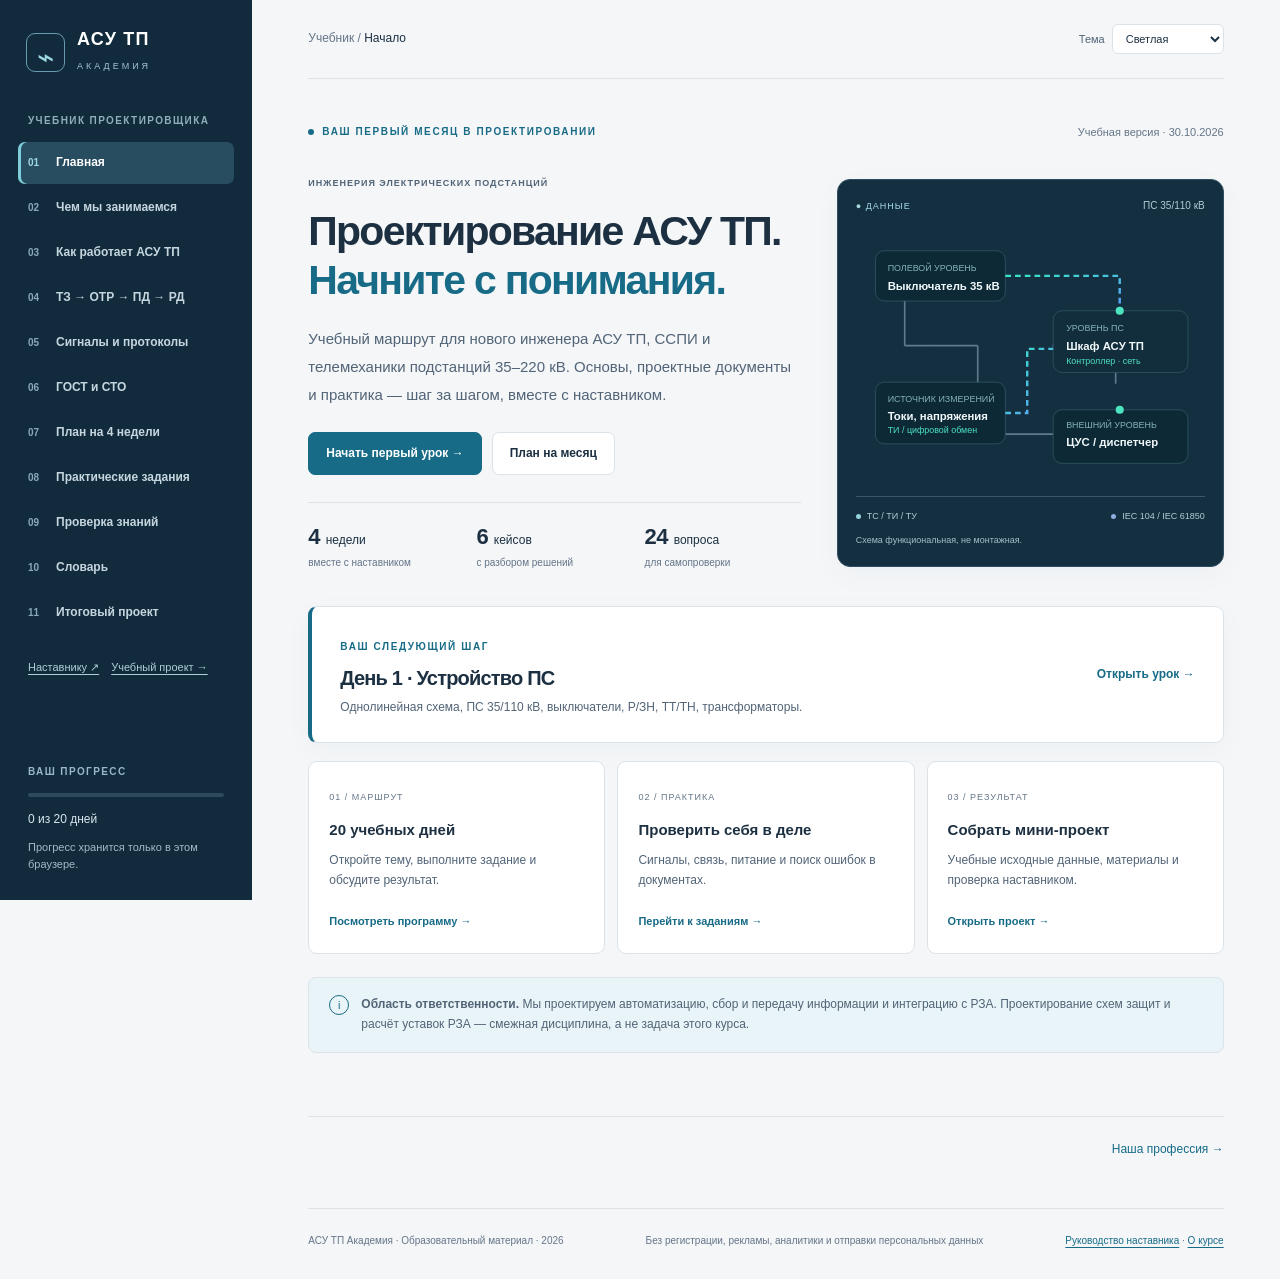
==== commit 7df02ac5: "Publish browser-checked Academy redesign and guided training materials" ====
--- a/asu-tp-academy/index.html
+++ b/asu-tp-academy/index.html
@@ -3,20 +3,22 @@
 <head>
   <meta charset="UTF-8">
   <meta name="viewport" content="width=device-width, initial-scale=1">
-  <meta name="theme-color" content="#08151f">
+  <meta name="theme-color" content="#f5f7fa">
   <meta name="description" content="Бесплатный интерактивный курс для начинающего проектировщика АСУ ТП, ССПИ и телемеханики электрических подстанций: документация, нормы, схемы, практические задания и тесты.">
   <title>АСУ ТП Академия — вводный курс проектировщика подстанций</title>
-  <link rel="stylesheet" href="styles.css">
-  <script src="app.js" defer></script>
+  <link rel="stylesheet" href="styles.css?v=20261030-2">
+  <script src="lessons.js?v=20261030-2" defer></script>
+  <script src="app.js?v=20261030-2" defer></script>
 </head>
 <body>
   <a class="skip" href="#main">Перейти к содержанию</a>
   <div class="layout">
-    <aside class="sidebar" aria-label="Навигация по курсу">
+    <aside class="sidebar" id="course-sidebar" aria-label="Навигация по курсу">
+      <button class="sidebar-close" id="menu-close" type="button" aria-label="Закрыть оглавление">×</button>
       <a class="brand" href="#start" aria-label="АСУ ТП Академия — начало">
         <span class="brand-icon" aria-hidden="true">⌁</span><span><strong>АСУ ТП</strong><small>АКАДЕМИЯ</small></span>
       </a>
-      <div class="sidebar-label">ВВОДНЫЙ КУРС / v1.1</div>
+      <div class="sidebar-label">УЧЕБНИК ПРОЕКТИРОВЩИКА</div>
       <nav class="side-nav" id="side-nav">
         <a href="#start" class="nav-link active"><span>01</span> Главная</a>
         <a href="#work" class="nav-link"><span>02</span> Чем мы занимаемся</a>
@@ -30,19 +32,21 @@
         <a href="#dictionary" class="nav-link"><span>10</span> Словарь</a>
         <a href="#finish" class="nav-link"><span>11</span> Итоговый проект</a>
       </nav>
+      <div class="sidebar-resources"><a href="MENTOR_GUIDE.md" target="_blank" rel="noopener">Наставнику ↗</a><a href="#finish">Учебный проект →</a></div>
       <div class="sidebar-bottom"><div class="muted-label">ВАШ ПРОГРЕСС</div><div class="progress-line"><div class="progress-fill" id="global-progress" style="width:0%"></div></div><span id="progress-text">0 из 20 этапов</span><p class="tiny">Прогресс хранится только в этом браузере.</p></div>
     </aside>
 
-    <main id="main" class="main">
-      <div class="mobile-top"><a class="brand" href="#start"><span class="brand-icon">⌁</span><strong>АСУ ТП Академия</strong></a><span class="mobile-hint">Учебный курс · 2026</span></div>
+    <button class="menu-scrim" id="menu-scrim" type="button" aria-label="Закрыть оглавление" hidden></button>
+    <main id="main" class="main" tabindex="-1">
+      <header class="topbar"><div class="topbar-start"><button class="menu-button" id="menu-toggle" type="button" aria-expanded="false" aria-controls="course-sidebar">☰ <span>Оглавление</span></button><span class="breadcrumb">Учебник / <strong id="current-section">Начало</strong></span></div><label class="theme-control"><span>Тема</span><select id="theme-select" aria-label="Цветовая тема"><option value="light">Светлая</option><option value="dark">Тёмная</option><option value="system">Как в системе</option></select></label></header><div id="storage-notice" class="storage-notice" role="status" hidden>Хранилище браузера недоступно. Отметки сохранятся только до закрытия страницы.</div><noscript><div class="callout warning"><b>Для уроков и теста нужен JavaScript.</b><p>Основной конспект ниже доступен без него. Можно также открыть <a href="MENTOR_GUIDE.md">руководство наставника</a>.</p></div></noscript>
       <section id="start" class="section hero-section">
-        <div class="eyebrow"><span class="pulse-dot"></span> ПРАКТИЧЕСКОЕ ВВЕДЕНИЕ В ПРОФЕССИЮ <span class="eyebrow-date">Актуализация: 30.10.2026</span></div>
+        <div class="eyebrow"><span class="pulse-dot"></span> ВАШ ПЕРВЫЙ МЕСЯЦ В ПРОЕКТИРОВАНИИ <span class="eyebrow-date">Учебная версия · 30.10.2026</span></div>
         <div class="hero-grid"><div>
           <div class="pill">ИНЖЕНЕРИЯ ЭЛЕКТРИЧЕСКИХ ПОДСТАНЦИЙ</div>
-          <h1>От первого сигнала<br>до готового <em>проекта.</em></h1>
-          <p class="lead">Интерактивный курс для нового инженера-проектировщика АСУ ТП, ССПИ и телемеханики подстанций 35–220 кВ. Разберитесь в задачах отдела, составе документации и логике проектных решений.</p>
-          <div class="hero-buttons"><a class="btn primary" href="#work">Начать обучение <span aria-hidden="true">↗</span></a><a class="btn ghost" href="#roadmap">План на месяц</a></div>
-          <div class="hero-stats"><div><strong>4 <span>недели</span></strong><small>адаптационная программа</small></div><div><strong>6 <span>кейсов</span></strong><small>с разбором решений</small></div><div><strong>24 <span>вопроса</span></strong><small>в итоговом тесте</small></div></div>
+          <h1>Проектирование АСУ ТП.<br><em>Начните с понимания.</em></h1>
+          <p class="lead">Учебный маршрут для нового инженера АСУ ТП, ССПИ и телемеханики подстанций 35–220 кВ. Основы, проектные документы и практика — шаг за шагом, вместе с наставником.</p>
+          <div class="hero-buttons"><a class="btn primary" id="continue-learning" href="#day-1">Начать первый урок <span aria-hidden="true">→</span></a><a class="btn ghost" href="#roadmap">План на месяц</a></div>
+          <div class="hero-stats"><div><strong>4 <span>недели</span></strong><small>вместе с наставником</small></div><div><strong>6 <span>кейсов</span></strong><small>с разбором решений</small></div><div><strong>24 <span>вопроса</span></strong><small>для самопроверки</small></div></div>
         </div>
         <div class="hero-visual" aria-label="Условный путь сигнала от электрической подстанции до центра управления">
           <div class="visual-heading"><span class="live-indicator">● ДАННЫЕ</span><span>ПС 35/110 кВ</span></div>
@@ -59,6 +63,8 @@
           <div class="visual-footer"><span><b class="dot mint"></b>ТС / ТИ / ТУ</span><span><b class="dot blue"></b>IEC 104 / IEC 61850</span></div>
           <div class="visual-disclaimer">Схема функциональная, не монтажная.</div>
         </div></div>
+        <div class="learning-dashboard"><div><span class="section-num">ВАШ СЛЕДУЮЩИЙ ШАГ</span><h2 id="next-lesson-title">День 1 · Устройство ПС</h2><p id="next-lesson-summary">Начните с первичного оборудования и пути сигнала.</p></div><a class="text-link" id="next-lesson-link" href="#day-1">Открыть урок →</a></div>
+        <div class="start-routes"><a href="#roadmap"><span>01 / МАРШРУТ</span><strong>20 учебных дней</strong><p>Откройте тему, выполните задание и обсудите результат.</p><b>Посмотреть программу →</b></a><a href="#tasks"><span>02 / ПРАКТИКА</span><strong>Проверить себя в деле</strong><p>Сигналы, связь, питание и поиск ошибок в документах.</p><b>Перейти к заданиям →</b></a><a href="#finish"><span>03 / РЕЗУЛЬТАТ</span><strong>Собрать мини-проект</strong><p>Учебные исходные данные, материалы и проверка наставником.</p><b>Открыть проект →</b></a></div>
         <div class="info-strip"><span class="info-icon">i</span><p><strong>Область ответственности.</strong> Мы проектируем автоматизацию, сбор и передачу информации и интеграцию с РЗА. Проектирование схем защит и расчёт уставок РЗА — смежная дисциплина, а не задача этого курса.</p></div>
       </section>
 
@@ -99,22 +105,21 @@
       <section id="signals" class="section">
         <div class="section-heading"><span class="section-num">04 / ДАННЫЕ И СВЯЗЬ</span><h2>ТС, ТИ, ТУ: три базовые сущности</h2><p>Нужно отличать логический сигнал от физической клеммы, кабельной жилы, точки протокола и расценки ПНР. Это не одно и то же.</p></div>
         <div class="cards three signal-cards"><div class="signal-card"><div class="big-symbol">ТС</div><h3>Телесигнализация</h3><p>Дискретные состояния и события: «включено», «отключено», «авария», «ключ в местном режиме».</p><small>Одноточечные / двухточечные значения</small></div><div class="signal-card"><div class="big-symbol">ТИ</div><h3>Телеизмерения</h3><p>Числовые величины: ток, напряжение, мощность, частота, температура.</p><small>Значение, единица измерения, масштаб, качество</small></div><div class="signal-card"><div class="big-symbol">ТУ</div><h3>Телеуправление</h3><p>Диспетчерские команды: включить/отключить выключатель, изменить состояние управляемого объекта.</p><small>Права, разрешения, блокировки, подтверждение</small></div></div>
-        <div class="panel data-panel"><div class="table-header"><div><h3>Мини-пример таблицы сигналов</h3><p>Условная ПС с двумя проектируемыми выключателями 35 кВ. «Уточнить» — неполученные исходные данные, не готовое проектное решение.</p></div><a class="btn small ghost" id="export-signals" href="example_signals_35kv.csv" download="example_signals_35kv.csv">Скачать CSV ↗</a></div>
-          <div class="table-scroll"><table><thead><tr><th>Объект</th><th>Сигнал / команда</th><th>Тип</th><th>Логических точек</th><th>Источник</th><th>Приёмник</th><th>Примечание</th></tr></thead><tbody><tr><td>В 35 Т-1 и В 35 Т-2</td><td>Положение</td><td>ТС DP</td><td>2</td><td>Уточнить</td><td>Уточнить</td><td>По одному двухточечному объекту на аппарат</td></tr><tr><td>В 35 Т-1 и В 35 Т-2</td><td>Неисправность</td><td>ТС SP</td><td>2</td><td>Уточнить</td><td>Уточнить</td><td>По одному одноточечному объекту на аппарат</td></tr><tr><td>В 35 Т-1 и В 35 Т-2</td><td>Местный режим</td><td>ТС SP</td><td>2</td><td>Уточнить</td><td>Уточнить</td><td>По одному одноточечному объекту на аппарат</td></tr><tr><td>В 35 Т-1 и В 35 Т-2</td><td>Токи фаз A/B/C</td><td>ТИ</td><td>6</td><td>Уточнить</td><td>Уточнить</td><td>Три фазных тока на аппарат</td></tr><tr><td>В 35 Т-1 и В 35 Т-2</td><td>Отключить / включить</td><td>ТУ</td><td>2</td><td>Уточнить</td><td>Уточнить</td><td>По одному двухпозиционному объекту команды на аппарат</td></tr></tbody></table></div><p class="fine-print">Логических объектов: 2 DP + 4 SP + 6 ТИ + 2 ТУ. Логические объекты не равны количеству физических входов/выходов, проводов или каналов ПНР. Источник и приёмник необходимо подтвердить до выпуска РД.</p></div>
+        <div class="panel data-panel"><div class="table-header"><div><h3>Мини-пример таблицы сигналов</h3><p>Условная ПС с двумя проектируемыми выключателями 35 кВ.</p></div><a class="btn small ghost" id="export-signals" href="example_signals_35kv.csv" download>Скачать CSV ↓</a></div><div class="table-scroll"><table><caption class="sr-only">Учебная таблица сигналов — те же строки и столбцы, что в скачиваемом CSV</caption><thead><tr><th scope="col">Объект</th><th scope="col">Сигнал / команда</th><th scope="col">Тип</th><th scope="col">Логических точек</th><th scope="col">Источник</th><th scope="col">Приёмник</th><th scope="col">Примечание</th></tr></thead><tbody><tr><td>В 35 Т-1 и В 35 Т-2</td><td>Положение</td><td>ТС DP</td><td>2</td><td>Уточнить</td><td>Уточнить</td><td>По одному двухточечному объекту на аппарат</td></tr><tr><td>В 35 Т-1 и В 35 Т-2</td><td>Неисправность</td><td>ТС SP</td><td>2</td><td>Уточнить</td><td>Уточнить</td><td>По одному одноточечному объекту на аппарат</td></tr><tr><td>В 35 Т-1 и В 35 Т-2</td><td>Местный режим</td><td>ТС SP</td><td>2</td><td>Уточнить</td><td>Уточнить</td><td>По одному одноточечному объекту на аппарат</td></tr><tr><td>В 35 Т-1 и В 35 Т-2</td><td>Токи фаз A/B/C</td><td>ТИ</td><td>6</td><td>Уточнить</td><td>Уточнить</td><td>Три фазных тока на аппарат</td></tr><tr><td>В 35 Т-1 и В 35 Т-2</td><td>Отключить / включить</td><td>ТУ</td><td>2</td><td>Уточнить</td><td>Уточнить</td><td>По одному двухпозиционному объекту команды на аппарат</td></tr></tbody></table></div><p class="fine-print">В примере логических точек: 2 DP + 4 SP + 6 ТИ + 2 командных объекта. Это <strong>не</strong> автоматический подсчёт физических дискретных входов/выходов, адресов конкретного протокола или каналов ПНР.</p></div>
         <div class="panel"><h3>Протоколы, о которых обязательно знать</h3><div class="protocol-grid"><div><strong>IEC 60870‑5‑101</strong><p>Телемеханика. В типовом случае последовательный канал связи и передача ТС, ТИ, ТУ.</p></div><div><strong>IEC 60870‑5‑104</strong><p>Телемеханика поверх TCP/IP. Часто применяется для связи ПС с диспетчерским уровнем.</p></div><div><strong>IEC 61850 (MMS / GOOSE)</strong><p>Интеграция и обмен внутри ПС: MMS — клиент-серверный обмен, GOOSE — передача событий в локальной сети.</p></div><div><strong>Modbus RTU / TCP</strong><p>Интеграция контроллеров, измерителей и вспомогательных устройств; необходимо знать карту регистров и типы данных.</p></div><div><strong>RS‑485</strong><p>Физический интерфейс, <strong>не протокол</strong>. Требует проверки топологии линии, оконечных сопротивлений, общего потенциала и защиты.</p></div><div><strong>ВОЛС / Ethernet / GSM</strong><p>Среда или технология связи, <strong>не прикладной протокол</strong>. Канал выбирается по требованиям объекта и доступной инфраструктуре.</p></div></div></div>
         <div class="callout warning"><b>Важно для телеуправления</b><p>Команды нельзя проектировать как «простую передачу битов». Нужно определить источник, права управления, местный/дистанционный режим, блокировки, модель команды, обратное подтверждение и порядок проверки.</p></div>
       </section>
 
       <section id="standards" class="section">
         <div class="section-heading"><span class="section-num">05 / НОРМАТИВНАЯ БАЗА</span><h2>Что читать в первую очередь</h2><p>Не надо заучивать сотни страниц сразу. Начните с назначения документа, области применения и разделов, непосредственно относящихся к текущей задаче.</p></div>
-        <div class="standard-notice"><span>✓</span><p>Статус ГОСТ и реквизиты основных документов проверены по Росстандарту, отраслевые СТО — по доступным отраслевым источникам. Перед применением в проекте проверьте редакцию, применимость, договор и требования конкретного заказчика.</p></div>
+        <div class="standard-notice"><span>✓</span><p>Карточки 13 ГОСТ проверены по Росстандарту 30.10.2026. Редакции НПА/СТО и применимость к проекту уточняются отдельно. Для ГОСТ Р 21.101-2026 проверьте поправку ИУС 11-2026. <a href="materials/norm-reading-guide.html" target="_blank" rel="noopener">Что читать и как проверять →</a></p></div>
         <div class="filter-bar"><div class="search-wrap"><span aria-hidden="true">⌕</span><input id="standards-search" type="search" placeholder="Найти стандарт по номеру или теме…" aria-label="Поиск нормативных документов"></div><div class="filter-pills" id="standard-filters"><button class="chip active" data-tier="all">Все</button><button class="chip" data-tier="1">Изучить сразу</button><button class="chip" data-tier="2">Следующий этап</button><button class="chip" data-tier="3">По задаче</button></div></div>
         <div class="standard-list" id="standards-list"></div><div class="callout"><b>Иерархия требований</b><p>Законодательство и обязательные требования нельзя подменять СТО. Стандарты организации применяются с учётом их сферы действия, договора и требований заказчика. Сам по себе факт существования ГОСТ или СТО не означает обязательности каждого его положения во всех проектах.</p></div>
       </section>
 
       <section id="roadmap" class="section">
         <div class="section-heading"><span class="section-num">06 / АДАПТАЦИЯ</span><h2>План обучения на 20 рабочих дней</h2><p>Для специалиста с базовой электротехнической подготовкой. Программа рассчитана на изучение с наставником; в конце каждой недели требуется проверка практики.</p></div>
-        <div class="callout lessons-callout"><b>Подробные уроки для каждого из 20 дней</b><p>Не ограничивайтесь отметками в плане: изучите материал, выполните контрольное действие и сохраните учебный результат. В уроках есть примеры, порядок работы и вопросы самопроверки.</p><a class="btn primary" href="lessons.html">Открыть 20 подробных уроков →</a></div><div id="week-list" class="week-list"></div><div class="roadmap-footer"><button type="button" class="btn ghost small" id="reset-progress">Сбросить отметки изучения</button><span class="fine-print">Отметки сохраняются локально на устройстве. Серверного журнала сотрудников нет.</span></div>
+        <p><a href="lessons.html">Дополнительный конспект: все 20 уроков на одной странице ↗</a></p><div id="week-list" class="week-list"></div><div class="roadmap-footer"><button type="button" class="btn ghost small" id="reset-progress">Сбросить отметки изучения</button><span class="fine-print">Отметки сохраняются локально на устройстве. Серверного журнала сотрудников нет.</span></div>
       </section>
 
       <section id="tasks" class="section">
@@ -123,9 +128,9 @@
       </section>
 
       <section id="exam" class="section">
-        <div class="section-heading"><span class="section-num">08 / КОНТРОЛЬ</span><h2>Тест: 24 вопроса</h2><p>Каждая попытка формируется из расширенного банка и перемешивает варианты. Оценка доступна только после ответов на все вопросы. Рекомендуемый порог: 20/24 вместе с проверкой учебного проекта. Это не аттестация.</p></div>
-        <div class="exam-top"><div class="exam-score"><strong id="exam-score">— / 24</strong><small id="exam-status">Результат появится после проверки</small></div><div class="exam-explain">Темы: объекты и сигналы, документация, интерфейсы, нормативная база, профессиональные решения.</div></div>
-        <form id="quiz-form" novalidate><div id="quiz-list" class="quiz-list"></div><div class="quiz-actions"><button class="btn primary" type="submit">Проверить ответы <span aria-hidden="true">↗</span></button><button class="btn ghost" type="button" id="quiz-reset">Пройти заново</button></div></form>
+        <div class="section-heading"><span class="section-num">08 / КОНТРОЛЬ</span><h2>Тест: 24 вопроса</h2><p>Каждая попытка — 24 вопроса из банка 36; вопросы и варианты ответов перемешиваются. Один правильный ответ в каждом вопросе. Для зачёта рекомендуем 20 из 24 и успешную практическую работу. Это открытый учебный тренажёр, а не защищённый экзамен или подтверждение квалификации. Допуск к самостоятельной работе определяет наставник после проверки проекта.</p></div>
+        <div id="quiz-validation" class="callout warning" role="alert" hidden></div><div class="exam-top"><div class="exam-score"><strong id="exam-score">— / 24</strong><small id="exam-status">Результат появится после проверки</small></div><div class="exam-explain">Темы: объекты и сигналы, документация, интерфейсы, нормативная база, профессиональные решения.</div></div>
+        <form id="quiz-form" novalidate><div id="quiz-list" class="quiz-list"></div><div class="quiz-actions"><span id="answered-count" class="answered-count" aria-live="polite">Отвечено: 0 из 24</span><button class="btn primary" type="submit">Проверить ответы <span aria-hidden="true">↗</span></button><button class="btn ghost" type="button" id="quiz-reset">Пройти заново</button></div></form>
         <div class="result-panel" id="exam-result" hidden role="status" aria-live="polite"></div>
       </section>
 
@@ -137,8 +142,10 @@
       <section id="finish" class="section finish-section">
         <div class="section-heading"><span class="section-num">10 / ИТОГОВАЯ РАБОТА</span><h2>Первый собственный учебный проект</h2><p>После 4 недель специалист готовит небольшой комплект по условному расширению ССПИ ПС 35/10 кВ: два выключателя 35 кВ и передача данных диспетчеру.</p></div>
         <div class="cards two"><div class="panel"><h3>Что нужно выдать наставнику</h3><ol class="numbered"><li>Реестр исходных данных и открытых вопросов.</li><li>Структурную схему информационных связей.</li><li>Таблицу ТС/ТИ/ТУ с источниками и приёмниками.</li><li>Предварительный выбор интерфейсов и каналов обмена.</li><li>Перечень оборудования и фрагмент спецификации.</li><li>Описание питания, резервирования и границ ответственности.</li><li>Самопроверку на соответствие ТЗ и РД.</li></ol></div><div class="panel panel-accent"><h3>Как будет оцениваться работа</h3><div class="score-row"><span>Исходные данные и вопросы</span><b>20</b></div><div class="score-row"><span>Техническая корректность</span><b>30</b></div><div class="score-row"><span>Сигналы и информационные связи</span><b>20</b></div><div class="score-row"><span>Комплектность и согласованность РД</span><b>20</b></div><div class="score-row"><span>Самопроверка и пояснения</span><b>10</b></div><div class="score-total"><span>ВСЕГО</span><b>100 баллов</b></div><p class="fine-print">Рекомендуемый порог 80/100 при отсутствии критических ошибок: несанкционированного ТУ, неописанных интерфейсов, несогласованного питания и отсутствия источников сигналов.</p></div></div>
-        <div class="completion"><div><h3>Следующий этап — проверка наставником</h3><p id="completion-status" role="status" aria-live="polite">Для вывода о готовности необходимы учебный проект, тест и проверка наставника. Сайт не выдаёт допуск автоматически.</p></div><button class="btn ghost" id="print-course" type="button">Распечатать курс</button></div>
+        <div class="resource-actions"><a class="btn primary" href="MENTOR_GUIDE.md" target="_blank" rel="noopener">Учебное ТЗ и критерии ↗</a><a class="btn ghost" href="materials/workbook.html" target="_blank" rel="noopener">Исходные данные и шаблоны ↗</a></div>
+        <div class="completion"><div><h3>Следующий шаг — проверка наставником.</h3><p id="completion-status" role="status" aria-live="polite">Результат адаптации подтверждает наставник по реальным чертежам и ответам на замечания. Приёмка теста сама по себе не означает допуск к самостоятельному проектированию.</p></div><button class="btn ghost" id="print-course" type="button">Распечатать курс</button></div>
       </section>
+      <div id="lesson-pages"></div><nav class="section-pagination" id="section-pagination" aria-label="Переход между разделами"></nav>
       <footer class="footer"><span>АСУ ТП Академия · Образовательный материал · 2026</span><span>Без регистрации, рекламы, аналитики и отправки персональных данных</span><span><a href="MENTOR_GUIDE.md" target="_blank" rel="noopener">Руководство наставника</a> · <a href="README.md" target="_blank" rel="noopener">О курсе</a></span></footer>
     </main>
   </div>
--- a/asu-tp-academy/styles.css
+++ b/asu-tp-academy/styles.css
@@ -1,13 +1,13 @@
-:root{--bg:#08151e;--bg2:#0b1c27;--panel:#102330;--panel2:#132b38;--line:#28404d;--txt:#eaf4f7;--muted:#97b0bd;--dim:#67818f;--mint:#5ae5c4;--blue:#78abfa;--amber:#eabb77;--danger:#f08c91;--r:15px;--shadow:0 16px 38px rgba(0,0,0,.12)}*{box-sizing:border-box}html{scroll-behavior:smooth}body{margin:0;background:var(--bg);font-family:Inter,'Segoe UI',Arial,sans-serif;color:var(--txt);font-size:15px;line-height:1.7}a{color:var(--mint);text-underline-offset:3px}a:hover{color:#acffea}button,input{font:inherit}button{cursor:pointer}button:focus-visible,a:focus-visible,input:focus-visible,summary:focus-visible{outline:2px solid var(--mint);outline-offset:3px}.skip{position:absolute;top:-80px;left:16px;z-index:40;padding:10px;background:var(--mint);color:#061b1c}.skip:focus{top:16px}.layout{display:grid;grid-template-columns:274px minmax(0,1fr);min-height:100vh}.sidebar{position:sticky;top:0;align-self:start;height:100vh;padding:27px 18px 20px;background:#091923;border-right:1px solid var(--line);display:flex;flex-direction:column;overflow:auto}.brand{display:flex;align-items:center;gap:12px;text-decoration:none;color:var(--txt);padding:0 9px}.brand:hover{color:var(--txt)}.brand-icon{display:grid;place-items:center;width:43px;height:43px;border:1px solid #338b80;border-radius:11px;color:var(--mint);background:#12362f;font-size:30px;font-weight:700}.brand strong{font-size:19px;letter-spacing:1px;display:block;line-height:1.2}.brand small{font-size:10px;color:var(--mint);font-weight:800;letter-spacing:3.8px}.sidebar-label,.muted-label{font-size:10px;letter-spacing:1.5px;font-weight:800;color:var(--dim)}.sidebar-label{margin:40px 13px 13px}.side-nav{display:flex;flex-direction:column;gap:3px}.nav-link{display:flex;align-items:center;gap:13px;color:#a5b9c2;text-decoration:none;font-size:13px;font-weight:600;min-height:39px;border-radius:9px;padding:6px 12px}.nav-link span{color:#607d8b;font-size:11px;font-weight:700}.nav-link:hover,.nav-link.active{color:var(--mint);background:#15332f}.nav-link.active span{color:var(--mint)}.sidebar-bottom{margin-top:auto;padding:27px 11px 0}.progress-line{height:6px;border-radius:5px;background:#243944;margin:12px 0 7px;overflow:hidden}.progress-fill{height:100%;background:linear-gradient(90deg,#27bb9b,#7ceecf);transition:width .3s}.sidebar-bottom>span{font-size:12px;color:#b0c6cd}.tiny{color:var(--dim);font-size:11px;line-height:1.5}.main{min-width:0;max-width:1500px;width:100%;margin:auto;padding:0 clamp(28px,5vw,85px)}.mobile-top{display:none}.section{padding:86px 0 82px;border-bottom:1px solid #1e3641;scroll-margin-top:12px}.section:last-of-type{border-bottom:none}.hero-section{padding-top:62px}.eyebrow,.section-num{font-size:11px;letter-spacing:2px;font-weight:850;color:var(--mint)}.eyebrow{display:flex;align-items:center;gap:10px;flex-wrap:wrap}.eyebrow-date{margin-left:auto;color:var(--dim);font-weight:500;letter-spacing:.4px}.pulse-dot{width:8px;height:8px;border-radius:50%;background:var(--mint);box-shadow:0 0 0 5px rgba(90,229,196,.11)}.hero-grid{display:grid;grid-template-columns:minmax(0,1fr) minmax(355px,.88fr);align-items:center;gap:clamp(28px,5vw,76px);margin-top:45px}.pill{display:inline-block;border:1px solid #30544e;background:#15362f;color:#a5f6e2;border-radius:100px;padding:5px 13px;font-size:10px;letter-spacing:1.3px;font-weight:800}h1,h2,h3,p{margin-top:0}h1{font-size:clamp(37px,4.5vw,70px);line-height:1.12;font-weight:830;letter-spacing:-2.6px;margin:23px 0}h1 em{font-style:normal;color:var(--mint)}h2{font-size:clamp(27px,3.5vw,43px);line-height:1.23;letter-spacing:-1.2px;margin:14px 0 15px}h3{font-size:18px;line-height:1.45;letter-spacing:-.3px;margin:0 0 11px}.lead{font-size:16px;color:#b3c8d1;max-width:660px;line-height:1.9}.hero-buttons{display:flex;gap:12px;margin-top:27px;flex-wrap:wrap}.btn{display:inline-flex;align-items:center;justify-content:center;gap:12px;text-decoration:none;padding:11px 19px;border-radius:9px;font-size:13px;font-weight:800;border:1px solid transparent;transition:background .2s,transform .2s;min-height:45px}.btn:hover{transform:translateY(-1px)}.btn.primary{background:var(--mint);color:#052823;border-color:var(--mint)}.btn.primary:hover{background:#a6f6df;color:#052823}.btn.ghost{background:transparent;border-color:#395363;color:#d3e6ed}.btn.ghost:hover{background:#183440;color:#eaf7fa}.btn.small{padding:7px 12px;min-height:34px;font-size:12px}.hero-stats{display:grid;grid-template-columns:repeat(3,1fr);gap:12px;margin-top:46px}.hero-stats strong{font-size:29px;letter-spacing:-1px;display:block}.hero-stats strong span{font-size:13px;color:var(--mint);letter-spacing:0}.hero-stats small{display:block;color:var(--dim);font-size:11px}.hero-visual{background:radial-gradient(ellipse at 50% 40%,#183b49,#0e2430 68%);border:1px solid #2b5260;border-radius:18px;padding:20px 20px 15px;box-shadow:0 20px 70px rgba(0,0,0,.2)}.visual-heading,.visual-footer{display:flex;justify-content:space-between;align-items:center;color:#91b0bd;font-size:12px}.live-indicator{color:var(--mint);font-size:11px;letter-spacing:1px;font-weight:800}.station-svg{width:100%;height:auto;margin:11px auto;display:block}.visual-footer{border-top:1px solid #34515b;padding-top:14px}.visual-footer span{display:flex;align-items:center;gap:8px}.dot{display:inline-block;width:7px;height:7px;border-radius:50%}.dot.mint{background:var(--mint)}.dot.blue{background:var(--blue)}.visual-disclaimer{text-align:right;color:#64808e;font-size:10px;margin-top:8px}.info-strip{display:flex;gap:15px;background:#122830;border:1px solid #24443f;border-radius:11px;padding:17px 23px;margin-top:48px}.info-icon{display:grid;place-items:center;color:var(--mint);border:1px solid var(--mint);border-radius:50%;width:23px;height:23px;min-width:23px;font-size:13px}.info-strip p{margin:0;color:#b9d3d7;font-size:13px}.section-heading{max-width:870px;margin-bottom:34px}.section-heading p{font-size:15px;color:#a6bfca;margin-bottom:0}.cards{display:grid;gap:16px}.cards.three{grid-template-columns:repeat(3,minmax(0,1fr))}.cards.two{grid-template-columns:repeat(2,minmax(0,1fr))}.feature-card,.panel,.signal-card,.week-card,.exercise-card,.quiz-card,.glossary-item,.standard-item{border-radius:var(--r);background:var(--panel);border:1px solid var(--line)}.feature-card{padding:24px}.feature-icon{font-size:31px;line-height:1;color:var(--mint);margin-bottom:22px}.feature-card p,.panel p,.signal-card p{color:#a8bec7;font-size:13px}.tag-set{display:flex;gap:6px;flex-wrap:wrap}.tag{display:inline-flex;margin-top:5px;color:#88cbbb;background:#14352f;border-radius:6px;padding:4px 9px;font-size:11px;font-weight:650}.split-layout{display:grid;grid-template-columns:1.12fr .88fr;gap:16px;margin-top:16px}.panel{padding:26px}.panel-accent{background:linear-gradient(140deg,#143038,#102530)}.numbered{list-style:none;counter-reset:steps;padding:0;margin:17px 0 0;display:grid;gap:15px}.numbered li{position:relative;padding-left:30px;color:#b8ccd3;font-size:13px;counter-increment:steps}.numbered li:before{content:counter(steps,decimal-leading-zero);position:absolute;left:0;top:1px;font-weight:800;color:var(--mint);font-size:12px}.numbered b{color:#edf6f9}.role-row{padding:11px 0;border-bottom:1px solid var(--line);display:flex;flex-direction:column;gap:1px}.role-row:last-child{border-bottom:0}.role-row span{font-size:13px;font-weight:750}.role-row small{font-size:12px;color:var(--muted)}.mentor-tip{padding:18px 23px;border-left:3px solid var(--mint);background:#0f2a2e;margin-top:22px;color:#bbd5dc;border-radius:0 10px 10px 0;font-size:13px}.diagram-panel{margin-top:17px}.flow-diagram{display:flex;align-items:center;gap:9px;margin:20px 0 10px}.flow-box{flex:1;min-width:0;display:flex;flex-direction:column;background:#0c1d28;border:1px solid #294b51;border-radius:11px;padding:17px 13px}.flow-box small{font-size:9px;font-weight:850;color:var(--mint);letter-spacing:1px}.flow-box strong{font-size:13px;margin:5px 0}.flow-box span{font-size:11px;color:var(--muted)}.arrow{color:var(--mint);font-size:21px}.fine-print{font-size:11px!important;color:var(--dim)!important;line-height:1.65}.callout{padding:17px 22px;border-radius:11px;margin-top:17px;background:#11312f;border:1px solid #2b6257}.callout b{color:var(--mint)}.callout p{font-size:13px;margin:5px 0 0;color:#bed6d7}.callout.warning{background:#302719;border-color:#71522f}.callout.warning b{color:var(--amber)}.timeline{display:grid;gap:0;margin:20px 0}.timeline-item{display:grid;grid-template-columns:70px 1fr;gap:22px;padding:22px 0;border-bottom:1px solid var(--line)}.timeline-item:first-child{padding-top:0}.timeline-item:last-child{border-bottom:0}.timeline-mark{width:58px;height:58px;border-radius:13px;background:#123d38;border:1px solid #2a7367;color:var(--mint);display:grid;place-items:center;font-size:15px;font-weight:850}.timeline-item h3{margin-bottom:6px}.timeline-item h3 em{font-style:normal;color:var(--mint);font-weight:500}.timeline-item p{color:#a9c0ca;font-size:13px;margin-bottom:9px}.example{font-size:12px;color:#c5d9de;padding:9px 13px;background:#102834;border-left:2px solid #375f67}.checklist-panel{margin-top:20px}.check-grid{display:grid;grid-template-columns:1fr 1fr;gap:14px}.check-grid label{display:flex;align-items:flex-start;gap:9px;font-size:13px;color:#c4d6db;cursor:pointer}.check-grid input,.day-list input{accent-color:#39d4b1;width:17px;height:17px;margin-top:2px;flex-shrink:0}.signal-card{padding:24px}.big-symbol{color:var(--mint);font-size:34px;font-weight:900;letter-spacing:-1px;margin-bottom:20px}.signal-card small{color:var(--blue);font-size:11px}.data-panel{margin:17px 0}.table-header{display:flex;justify-content:space-between;align-items:flex-start;gap:20px}.table-scroll{overflow-x:auto}.table-scroll table{width:100%;border-collapse:collapse;min-width:650px;margin:10px 0}.table-scroll th{text-align:left;font-size:11px;color:#93afba;letter-spacing:.25px;padding:12px 13px;border-bottom:1px solid var(--line);white-space:nowrap}.table-scroll td{padding:13px;font-size:12px;color:#cbdce0;border-bottom:1px solid #223b49;vertical-align:top}.table-badge{padding:4px 7px;background:#174035;color:var(--mint);border-radius:5px;white-space:nowrap;font-size:10px;font-weight:800}.table-badge.indigo{background:#18375c;color:#a0c8ff}.table-badge.amber{background:#473521;color:#f1c78d}.protocol-grid{display:grid;grid-template-columns:repeat(2,minmax(0,1fr));gap:12px;margin-top:21px}.protocol-grid>div{padding:16px 18px;background:#0b1e2a;border:1px solid #223a47;border-radius:10px}.protocol-grid strong{font-size:13px;color:var(--mint)}.protocol-grid p{margin:5px 0 0;font-size:12px}.standard-notice{display:flex;gap:14px;border:1px solid #306d5e;border-radius:12px;background:#102d2d;padding:16px 22px;margin-bottom:22px}.standard-notice>span{font-weight:900;color:var(--mint)}.standard-notice p{margin:0;color:#bfdbd9;font-size:12px}.filter-bar{display:flex;align-items:center;justify-content:space-between;gap:13px;flex-wrap:wrap;margin-bottom:20px}.search-wrap{display:flex;align-items:center;gap:9px;border:1px solid #37515d;border-radius:9px;background:#0e2330;padding:0 13px;min-height:43px;flex:1;min-width:250px}.search-wrap span{font-size:26px;color:var(--muted)}.search-wrap input{background:transparent;border:0;outline:0;color:var(--txt);width:100%;font-size:13px}.search-wrap input::placeholder{color:#7c99a6}.filter-pills{display:flex;flex-wrap:wrap;gap:6px}.chip{border:1px solid #36515e;background:#102631;border-radius:7px;padding:8px 10px;color:#a9c1ca;font-size:11px;font-weight:700}.chip.active{background:#214b43;border-color:#4a947e;color:#c4fff1}.standard-list{display:grid;gap:10px}.standard-item{padding:17px 20px;display:grid;grid-template-columns:minmax(0,1fr) auto;gap:10px}.standard-title{display:flex;align-items:center;gap:10px;flex-wrap:wrap}.standard-title h3{margin:0;font-size:15px}.standard-title a{text-decoration:none;color:var(--txt)}.standard-title a:hover{color:var(--mint)}.standard-item p{color:var(--muted);font-size:12px;margin:7px 0}.standard-item .status{font-size:10px;color:var(--dim);white-space:nowrap}.tier-label{font-size:10px;color:var(--mint);border:1px solid #2b6b5b;background:#163a35;padding:2px 7px;border-radius:5px}.tier-label.tier-2{color:#b1cbff;border-color:#355277;background:#183047}.tier-label.tier-3{color:#f1d2a7;border-color:#735738;background:#302b21}.source-link{white-space:nowrap;text-decoration:none;font-size:11px;align-self:center}.week-list{display:grid;gap:15px}.week-card{padding:25px}.week-head{display:flex;justify-content:space-between;gap:15px;align-items:flex-start;padding-bottom:18px;border-bottom:1px solid var(--line)}.week-number{font-size:11px;font-weight:850;color:var(--mint);letter-spacing:1px}.week-head h3{margin:6px 0}.week-head p{font-size:12px;color:var(--muted);margin:0}.week-count{border:1px solid #35584f;color:#aad9cd;padding:5px 9px;border-radius:7px;font-size:11px;white-space:nowrap}.day-list{display:grid;gap:0;margin-top:8px}.day-list label{display:grid;grid-template-columns:23px 64px minmax(0,1fr);gap:11px;align-items:start;padding:12px 3px;border-bottom:1px solid #1d3540;cursor:pointer;font-size:13px}.day-list label:last-child{border:0}.day-number{font-size:11px;color:var(--mint);font-weight:850;padding-top:3px}.day-list input:checked ~ .day-desc{color:#7c978f;text-decoration:line-through}.day-desc{color:#c3d7dd}.day-desc small{display:block;color:#8ba5b0;font-size:11px;margin-top:3px;text-decoration:none}.roadmap-footer{display:flex;align-items:center;gap:14px;margin-top:16px}.exercise-card{margin-bottom:15px;overflow:hidden}.exercise-head{display:flex;justify-content:space-between;align-items:flex-start;gap:15px;padding:22px 24px 14px}.exercise-head h3{margin:5px 0}.exercise-head .topic{font-size:11px;color:var(--mint);font-weight:800;letter-spacing:1px}.points{border:1px solid #376453;color:var(--mint);padding:4px 10px;border-radius:7px;white-space:nowrap;font-size:11px;font-weight:800}.exercise-content{padding:0 24px 23px;color:#b9ced7;font-size:13px}.exercise-content ul,.exercise-content ol{padding-left:19px}.exercise-content li{margin:6px 0}.exercise-content details{margin-top:18px;background:#0b212b;border:1px solid #2c4d50;border-radius:9px;padding:12px 16px}.exercise-content details summary{cursor:pointer;color:var(--mint);font-weight:800}.exercise-content details>div{margin-top:11px}.exercise-content details p{margin-bottom:9px}.exercise-content code{background:#203847;border-radius:4px;padding:2px 5px;color:#c2e5f5}.exam-top{display:flex;align-items:center;gap:19px;background:#102e32;border:1px solid #2d5c54;border-radius:13px;padding:21px 25px;margin-bottom:20px}.exam-score{min-width:145px}.exam-score strong{display:block;font-size:27px;color:var(--mint)}.exam-score small{font-size:11px;color:#92b6b6}.exam-explain{font-size:13px;color:#c5d9d8}.quiz-list{display:grid;gap:13px}.quiz-card{padding:23px 25px}.quiz-card .q-number{font-size:11px;font-weight:850;color:var(--mint)}.quiz-card h3{font-size:15px;margin:6px 0 15px}.answer-set{display:grid;grid-template-columns:1fr 1fr;gap:9px}.answer{display:flex;align-items:flex-start;gap:10px;border:1px solid #2b4651;border-radius:8px;padding:10px 12px;font-size:12px;color:#c1d5da;cursor:pointer}.answer:hover{border-color:#548d88;background:#13303a}.answer input{accent-color:#45d6b6;margin-top:3px;flex-shrink:0}.answer.correct{border-color:#4baf8b;background:#153a33}.answer.incorrect{border-color:#be7476;background:#3c262c}.question-feedback{margin-top:12px;border-top:1px solid var(--line);padding-top:11px;color:#c8dbdc;font-size:12px}.quiz-actions{display:flex;gap:11px;margin-top:22px;flex-wrap:wrap}.result-panel{background:#123c33;border:1px solid #458d73;border-radius:12px;padding:18px 22px;margin-top:20px;color:#cbeee1}.result-panel.low{background:#382b25;border-color:#92693e}.dictionary-search{max-width:550px;margin-bottom:19px}.glossary-grid{display:grid;grid-template-columns:repeat(2,minmax(0,1fr));gap:10px}.glossary-item{padding:16px 20px}.glossary-item dt{color:var(--mint);font-weight:850;font-size:13px}.glossary-item dd{margin:6px 0 0;color:#afc7d0;font-size:12px}.score-row,.score-total{display:flex;align-items:center;justify-content:space-between;border-bottom:1px solid #29434d;padding:10px 0;font-size:13px;color:#bcd2d8}.score-row b{color:var(--mint)}.score-total{border:0;color:var(--txt);font-size:16px}.score-total b{color:var(--mint)}.completion{display:flex;justify-content:space-between;align-items:center;gap:16px;background:linear-gradient(110deg,#163e39,#152c40);border:1px solid #2d7668;border-radius:14px;margin-top:21px;padding:28px}.completion h3{font-size:20px}.completion p{font-size:12px;color:#b7d2d5;margin:0;max-width:560px}.footer{display:flex;justify-content:space-between;gap:18px;flex-wrap:wrap;color:var(--dim);font-size:10px;padding:30px 0 40px}.footer a{color:#90c5bc}.empty{text-align:center;color:var(--muted);padding:25px;border:1px dashed var(--line);border-radius:10px}
-@media(max-width:1160px){.layout{grid-template-columns:226px minmax(0,1fr)}.sidebar{padding:20px 12px}.main{padding:0 34px}.hero-grid{grid-template-columns:minmax(0,1fr);gap:28px}.hero-visual{max-width:540px}.hero-stats{max-width:530px}.cards.three{grid-template-columns:repeat(2,minmax(0,1fr))}.signal-cards{grid-template-columns:repeat(3,1fr)!important}}@media(max-width:790px){.layout{display:block}.sidebar{display:none}.main{padding:0 20px}.mobile-top{position:sticky;top:0;display:flex;justify-content:space-between;align-items:center;gap:10px;background:#0a1a24ee;backdrop-filter:blur(10px);border-bottom:1px solid var(--line);z-index:20;margin:0 -20px;padding:10px 20px}.mobile-top .brand{padding:0;font-size:12px}.mobile-top .brand-icon{width:30px;height:30px;font-size:21px}.mobile-hint{font-size:10px;color:var(--dim)}.section{padding:55px 0;scroll-margin-top:52px}.hero-section{padding-top:30px}.hero-grid{margin-top:25px}h1{letter-spacing:-1.4px}.cards.three,.cards.two,.split-layout,.signal-cards{grid-template-columns:1fr!important}.protocol-grid,.glossary-grid,.check-grid{grid-template-columns:1fr}.flow-diagram{flex-wrap:wrap}.flow-box{flex:1 1 44%}.arrow:nth-of-type(2){display:none}.answer-set{grid-template-columns:1fr}.hero-stats{gap:4px}.hero-stats strong{font-size:24px}.eyebrow-date{margin-left:0}.timeline-item{grid-template-columns:52px 1fr;gap:15px}.timeline-mark{width:48px;height:48px;font-size:12px}.exam-top,.completion{flex-direction:column;align-items:flex-start}.standard-item{grid-template-columns:1fr}.source-link{align-self:start}.week-card,.panel,.quiz-card{padding:19px}.day-list label{grid-template-columns:19px 50px 1fr;gap:7px}.hero-visual{max-width:100%}.table-header{flex-direction:column;gap:5px}}@media(max-width:410px){.mobile-hint{display:none}.hero-stats{grid-template-columns:1fr 1fr;row-gap:13px}.hero-stats>div:last-child{grid-column:span 2}.hero-stats strong{font-size:23px}.visual-footer{font-size:10px}.flow-box{flex:1 1 100%}.arrow{transform:rotate(90deg);width:100%;text-align:center}.filter-pills{width:100%}.chip{flex:1}.quiz-card{padding:16px}.info-strip{padding:14px}}
-@media print{body{background:#fff;color:#132633;font-size:11pt}.sidebar,.mobile-top,.btn,.filter-bar,.search-wrap,.quiz-actions,.result-panel,.completion button,.roadmap-footer,.exercise-content details summary,.info-strip .info-icon{display:none!important}.layout{display:block}.main{max-width:none;padding:0}.section{padding:24px 0;border-color:#ddd;page-break-inside:avoid}.hero-grid,.cards.three,.cards.two,.split-layout,.glossary-grid,.protocol-grid{grid-template-columns:1fr 1fr}.hero-visual{display:none}.hero-section{padding-top:4px}.hero-stats{margin-top:18px}.panel,.feature-card,.signal-card,.week-card,.exercise-card,.quiz-card,.standard-item,.glossary-item,.callout,.info-strip{background:#fff!important;color:#172b38!important;border:1px solid #ccc!important;break-inside:avoid}.panel p,.feature-card p,.signal-card p,.section-heading p,.lead,.timeline-item p,.standard-item p,.numbered li,.day-desc,.glossary-item dd,.exercise-content{color:#304753!important}.section-num,.tier-label,.big-symbol,.feature-icon,.timeline-item h3 em,.timeline-mark{color:#087568!important}h1{font-size:33pt}h2{font-size:22pt}.day-list{display:block}.answer-set{grid-template-columns:1fr 1fr}.answer{border:1px solid #ccc}.source-link{color:#057d72}.exercise-content details{display:none}.footer{border-top:1px solid #ccc}.roadmap-footer{display:none}}
+/* ASU TP Academy: a quiet, accessible engineering workbook. */
+:root{color-scheme:light;--bg:#f4f6f8;--surface:#fff;--surface-2:#edf3f7;--text:#1c3042;--muted:#526477;--dim:#657588;--line:#dbe3e9;--accent:#176b87;--accent-strong:#10536b;--accent-soft:#e8f4f7;--mint:#176b87;--blue:#2d64a6;--amber:#835408;--warn:#fff7e7;--success:#eaf6ef;--error:#fff0f0;--r:12px;--sidebar:252px;--shadow:0 8px 30px #19304408}
+html[data-theme=dark]{color-scheme:dark;--bg:#101b25;--surface:#182735;--surface-2:#1d3040;--text:#e4edf4;--muted:#afc1d0;--dim:#a1b5c6;--line:#344b5f;--accent:#81d4e3;--accent-strong:#a8e7ef;--accent-soft:#173d4d;--mint:#81d4e3;--blue:#9fbff4;--amber:#e6bf76;--warn:#382e1e;--success:#19382e;--error:#422b32;--shadow:none}
+*{box-sizing:border-box}html{scroll-behavior:smooth}body{margin:0;background:var(--bg);color:var(--text);font-family:Inter,"Segoe UI",Arial,sans-serif;font-size:16px;line-height:1.65}a{color:var(--accent);text-underline-offset:3px}a:hover{color:var(--accent-strong)}button,input,select{font:inherit}button{cursor:pointer}button,a,input,select,summary{-webkit-tap-highlight-color:transparent}:focus-visible{outline:3px solid #3f98cb;outline-offset:4px}[hidden]{display:none!important}.sr-only{position:absolute;width:1px;height:1px;padding:0;overflow:hidden;clip:rect(0,0,0,0);white-space:nowrap}.skip{position:fixed;top:-100px;left:15px;background:var(--surface);padding:10px 18px;z-index:200}.skip:focus{top:10px}.layout{display:grid;grid-template-columns:var(--sidebar) minmax(0,1fr);min-height:100vh}.sidebar{position:sticky;top:0;height:100vh;overflow:auto;display:flex;flex-direction:column;padding:28px 18px 20px;background:#112b3c;color:#d9e6ee;z-index:60;scrollbar-width:thin;scrollbar-color:#385466 transparent}.brand{display:flex;align-items:center;gap:12px;text-decoration:none;color:#fff;padding:0 8px}.brand:hover{color:#fff}.brand-icon{width:39px;height:39px;display:grid;place-items:center;border:1px solid #689baf;border-radius:9px;color:#9ed8e3;font-size:29px}.brand strong{display:block;font-size:18px;letter-spacing:1.2px;line-height:1.3}.brand small{font-size:9px;letter-spacing:3px;color:#a4c3d3}.sidebar-label,.muted-label{font-size:10px;letter-spacing:1.4px;font-weight:700}.sidebar-label{color:#8faebb;margin:35px 10px 13px}.side-nav{display:grid;gap:3px}.nav-link{display:flex;align-items:center;gap:10px;min-height:42px;padding:8px 10px;color:#c6d6df;text-decoration:none;border-radius:7px;font-size:12px;font-weight:600}.nav-link span{font-size:10px;min-width:18px;color:#8aa8b9}.nav-link:hover{color:#fff;background:#203e50}.nav-link.active{color:#fff;background:#284c60;box-shadow:inset 3px 0 #80ccda}.nav-link.active span{color:#9fdae4}.sidebar-resources{display:flex;flex-wrap:wrap;gap:12px;margin:24px 10px 0;font-size:11px}.sidebar-resources a{color:#b1ccd9}.sidebar-bottom{margin-top:auto;padding:24px 10px 0}.muted-label{color:#9ab6c7}.progress-line{height:4px;border-radius:5px;background:#2e495a;margin:12px 0 8px;overflow:hidden}.progress-fill{height:100%;background:#8bcbd6;transition:width .25s}.sidebar-bottom>span{font-size:12px}.tiny{font-size:11px;line-height:1.5;color:#a3bbc9;margin:8px 0}.main{width:100%;min-width:0;max-width:1500px;margin:0 auto;padding:0 clamp(24px,4.4vw,76px);outline:none}.topbar{min-height:79px;display:flex;align-items:center;justify-content:space-between;gap:16px;border-bottom:1px solid var(--line)}.topbar-start{display:flex;align-items:center;gap:12px;min-width:0}.breadcrumb{font-size:12px;color:var(--dim)}.breadcrumb strong{font-weight:500;color:var(--text)}.theme-control{display:flex;align-items:center;gap:7px;font-size:11px;color:var(--muted)}.theme-control select{border:1px solid var(--line);background:var(--surface);color:var(--text);padding:7px 9px;border-radius:6px;font-size:11px;max-width:135px}.menu-button,.sidebar-close,.menu-scrim{display:none}.section{padding:44px 0 30px;min-width:0;scroll-margin-top:20px}.section-heading{margin-bottom:28px;max-width:850px}.section-num,.eyebrow{font-size:10px;letter-spacing:1.6px;font-weight:750;color:var(--accent)}.eyebrow{display:flex;align-items:center;gap:8px;flex-wrap:wrap}.eyebrow-date{margin-left:auto;letter-spacing:0;color:var(--dim);font-size:11px;font-weight:400}.pulse-dot{height:6px;width:6px;background:var(--accent);border-radius:50%}h1,h2,h3,p{margin-top:0}h1{font-size:clamp(30px,3.2vw,46px);line-height:1.2;letter-spacing:-1.7px;font-weight:720;margin:16px 0 20px}h1 em{font-style:normal;color:var(--accent)}h2{font-size:clamp(25px,2.5vw,34px);font-weight:700;line-height:1.25;letter-spacing:-.8px;margin:12px 0 14px}h3{font-size:18px;line-height:1.4;letter-spacing:-.3px;margin:0 0 12px}p{margin-bottom:15px}.lead{font-size:15px;color:var(--muted);line-height:1.85;max-width:590px}.section-heading>p{font-size:15px;color:var(--muted);margin-bottom:0}.hero-grid{display:grid;grid-template-columns:minmax(0,1.12fr) minmax(260px,.88fr);align-items:center;gap:36px;margin:35px 0 0}.pill{color:var(--muted);font-size:9px;letter-spacing:1px;font-weight:700}.hero-buttons,.resource-actions{display:flex;flex-wrap:wrap;gap:10px;margin:23px 0}.btn{display:inline-flex;align-items:center;justify-content:center;gap:10px;min-height:43px;padding:10px 17px;border:1px solid var(--line);border-radius:7px;font-size:12px;font-weight:700;text-decoration:none;background:var(--surface);color:var(--text);line-height:1.5}.btn:hover{background:var(--surface-2);color:var(--text)}.btn.primary{background:#176b87;border-color:#176b87;color:white}.btn.primary:hover{background:#10536b}.btn.ghost{color:var(--text);background:var(--surface)}.btn.small{font-size:11px;padding:8px 12px;min-height:36px}.hero-stats{display:grid;grid-template-columns:repeat(3,1fr);gap:12px;margin-top:27px;padding-top:20px;border-top:1px solid var(--line)}.hero-stats strong{display:block;font-size:22px;line-height:1.3;letter-spacing:-.5px}.hero-stats strong span{font-size:12px;font-weight:500;letter-spacing:0}.hero-stats small{font-size:10px;color:var(--dim);line-height:1.4;display:block;margin-top:5px}.hero-visual{background:#142f40;border:1px solid #2c4e60;color:white;border-radius:13px;padding:18px;box-shadow:var(--shadow)}.visual-heading,.visual-footer{display:flex;justify-content:space-between;align-items:center;gap:8px;font-size:10px;color:#b4cbd7}.live-indicator{color:#a4d9e0;letter-spacing:1px;font-size:9px}.station-svg{display:block;width:100%;height:auto;margin:13px 0}.visual-footer{border-top:1px solid #3b586a;padding-top:12px;font-size:9px}.visual-footer span{display:flex;align-items:center;gap:6px}.dot{height:5px;width:5px;border-radius:50%;display:inline-block}.dot.mint{background:#93d3dd}.dot.blue{background:#8eace0}.visual-disclaimer{font-size:9px;color:#a4bfcc;margin-top:9px}.learning-dashboard{display:flex;align-items:center;justify-content:space-between;gap:24px;padding:25px 28px;background:var(--surface);border:1px solid var(--line);border-left:4px solid var(--accent);border-radius:9px;margin:36px 0 18px;box-shadow:var(--shadow)}.learning-dashboard h2{font-size:20px;margin:7px 0}.learning-dashboard p{margin:0;font-size:12px;color:var(--muted)}.text-link{font-size:12px;font-weight:700;text-decoration:none;white-space:nowrap}.start-routes{display:grid;grid-template-columns:repeat(3,minmax(0,1fr));gap:12px}.start-routes>a{display:block;text-decoration:none;background:var(--surface);border:1px solid var(--line);border-radius:9px;padding:20px;color:var(--text)}.start-routes>a:hover{border-color:var(--accent)}.start-routes span{font-size:9px;letter-spacing:1px;color:var(--dim)}.start-routes strong{display:block;font-size:15px;margin:9px 0}.start-routes p{font-size:12px;line-height:1.65;color:var(--muted);margin-bottom:16px}.start-routes b{font-size:11px;color:var(--accent)}.info-strip,.standard-notice{display:flex;align-items:flex-start;gap:12px;background:var(--accent-soft);border:1px solid var(--line);border-radius:8px;padding:17px 20px;margin:23px 0}.info-strip p,.standard-notice p{margin:0;color:var(--muted);font-size:12px}.info-icon{min-width:20px;width:20px;height:20px;display:grid;place-items:center;border:1px solid var(--accent);border-radius:50%;font-size:11px;color:var(--accent)}.standard-notice>span{color:var(--accent)}.cards{display:grid;gap:16px}.cards.three{grid-template-columns:repeat(3,minmax(0,1fr))}.cards.two,.split-layout{display:grid;grid-template-columns:repeat(2,minmax(0,1fr));gap:18px}.split-layout{margin-top:18px}.feature-card,.panel,.signal-card,.week-card,.exercise-card,.quiz-card,.glossary-item,.standard-item{background:var(--surface);border:1px solid var(--line);border-radius:var(--r)}.feature-card,.panel,.signal-card{padding:24px}.feature-icon{font-size:26px;color:var(--accent);margin-bottom:17px}.feature-card p,.panel p,.signal-card p{font-size:14px;color:var(--muted);line-height:1.8}.tag-set{display:flex;flex-wrap:wrap;gap:6px}.tag{padding:3px 8px;border-radius:5px;font-size:10px;background:var(--surface-2);color:var(--muted)}.panel-accent{background:var(--accent-soft)}.numbered{list-style:none;counter-reset:steps;padding:0;margin:20px 0 0;display:grid;gap:17px}.numbered li{position:relative;padding-left:31px;counter-increment:steps;font-size:13px;color:var(--muted)}.numbered li::before{content:counter(steps,decimal-leading-zero);position:absolute;left:0;top:1px;color:var(--accent);font-size:11px;font-weight:700}.numbered b{color:var(--text)}.role-row{padding:11px 0;border-bottom:1px solid var(--line);display:grid;gap:3px}.role-row:last-child{border-bottom:0}.role-row span{font-weight:600;font-size:13px}.role-row small{font-size:12px;color:var(--muted)}.mentor-tip{border-left:3px solid var(--accent);background:var(--accent-soft);padding:18px 22px;margin-top:23px;font-size:13px}.diagram-panel{margin-top:18px}.flow-diagram{display:flex;align-items:center;gap:9px;margin:23px 0 15px}.flow-box{flex:1;min-width:0;border:1px solid var(--line);background:var(--surface-2);border-radius:8px;padding:18px 13px;display:grid;gap:6px}.flow-box small{font-size:9px;letter-spacing:.8px;color:var(--accent);font-weight:700}.flow-box strong{font-size:13px}.flow-box span{font-size:11px;color:var(--muted)}.arrow{color:var(--accent);font-size:20px}.fine-print{color:var(--dim)!important;font-size:11px!important;line-height:1.7}.callout{background:var(--accent-soft);border:1px solid var(--line);border-radius:8px;padding:18px 22px;margin:20px 0}.callout>b{color:var(--accent);font-size:13px}.callout p{font-size:13px;color:var(--muted);margin:6px 0 0}.callout.warning{background:var(--warn)}.callout.warning>b{color:var(--amber)}.timeline{margin-top:24px}.timeline-item{display:grid;grid-template-columns:60px 1fr;gap:23px;padding:24px 0;border-bottom:1px solid var(--line)}.timeline-item:first-child{padding-top:0}.timeline-item:last-child{border:0}.timeline-mark{width:55px;height:55px;background:var(--accent-soft);border:1px solid var(--line);border-radius:9px;display:grid;place-items:center;font-size:13px;font-weight:700;color:var(--accent)}.timeline-item h3 em{font-style:normal;color:var(--accent);font-weight:500}.timeline-item p{font-size:14px;color:var(--muted);margin-bottom:10px}.example{background:var(--surface);border-left:2px solid var(--accent);padding:11px 14px;font-size:13px}.checklist-panel{margin-top:20px}.check-grid{display:grid;grid-template-columns:1fr 1fr;gap:17px}.check-grid label{display:flex;align-items:flex-start;gap:10px;font-size:13px;cursor:pointer}.check-grid input,.day-list input,.lesson-complete input{accent-color:var(--accent);width:18px;height:18px;flex-shrink:0;margin:3px 0}.big-symbol{font-size:30px;font-weight:700;color:var(--accent);margin-bottom:14px}.signal-card small{font-size:11px;color:var(--accent)}.data-panel{margin:18px 0}.table-header{display:flex;justify-content:space-between;align-items:flex-start;gap:15px}.table-scroll{overflow-x:auto;overscroll-behavior-inline:contain}.table-scroll table{width:100%;min-width:840px;border-collapse:collapse;margin:15px 0}.table-scroll th{font-size:11px;text-align:left;padding:13px 12px;background:var(--surface-2);border-bottom:1px solid var(--line);color:var(--muted)}.table-scroll td{font-size:12px;padding:13px 12px;border-bottom:1px solid var(--line);vertical-align:top}.protocol-grid{display:grid;grid-template-columns:1fr 1fr;gap:14px;margin-top:20px}.protocol-grid>div{padding:18px;border:1px solid var(--line);border-radius:8px;background:var(--surface-2)}.protocol-grid strong{font-size:13px;color:var(--accent)}.protocol-grid p{font-size:12px;margin:7px 0 0}.filter-bar{display:flex;flex-wrap:wrap;gap:12px;align-items:center;margin:24px 0}.search-wrap{display:flex;align-items:center;gap:9px;min-width:220px;flex:1;background:var(--surface);border:1px solid var(--line);border-radius:7px;padding:4px 12px}.search-wrap span{color:var(--dim);font-size:23px}.search-wrap input{background:transparent;border:0;width:100%;min-width:0;color:var(--text);font-size:13px;padding:8px 0}.filter-pills{display:flex;gap:6px;flex-wrap:wrap}.chip{border:1px solid var(--line);background:var(--surface);color:var(--muted);font-size:11px;padding:9px 11px;border-radius:6px}.chip.active{background:var(--accent-soft);border-color:var(--accent);color:var(--accent);font-weight:700}.standard-list{display:grid;gap:10px}.standard-item{display:grid;grid-template-columns:minmax(0,1fr) auto;gap:18px;padding:20px}.standard-title{display:flex;align-items:center;flex-wrap:wrap;gap:10px}.standard-title h3{margin:0;font-size:15px}.standard-title a{color:var(--text);text-decoration:none}.standard-item p{font-size:12px;color:var(--muted);margin:8px 0}.standard-item .status{font-size:10px;color:var(--dim)}.tier-label{font-size:9px;font-weight:700;background:var(--accent-soft);color:var(--accent);padding:3px 7px;border-radius:4px;white-space:nowrap}.tier-2{background:var(--surface-2);color:var(--blue)}.tier-3{background:var(--warn);color:var(--amber)}.source-link{align-self:center;font-size:11px;text-decoration:none;white-space:nowrap}.week-list{display:grid;gap:18px}.week-card{padding:26px}.week-head{display:flex;justify-content:space-between;align-items:flex-start;gap:15px;border-bottom:1px solid var(--line);padding-bottom:19px}.week-number{color:var(--accent);font-size:10px;font-weight:700;letter-spacing:1px}.week-head h3{margin:6px 0 9px}.week-head p{font-size:12px;color:var(--muted);margin:0}.week-count{font-size:10px;color:var(--accent);border:1px solid var(--line);padding:4px 8px;border-radius:6px;white-space:nowrap}.day-list{margin-top:8px}.day-row{display:grid;grid-template-columns:25px minmax(0,1fr);gap:12px;align-items:start;padding:15px 0;border-bottom:1px solid var(--line)}.day-row:last-child{border:0}.day-check{display:grid;place-items:center;min-width:24px;min-height:24px;cursor:pointer}.day-link{display:grid;grid-template-columns:57px minmax(0,1fr) 16px;gap:12px;text-decoration:none;color:var(--text)}.day-link:hover{color:var(--accent)}.day-number{font-size:10px;color:var(--accent);font-weight:700;padding-top:3px}.day-desc{font-size:13px}.day-desc small{display:block;color:var(--muted);font-size:11px;margin-top:4px}.day-row.done .day-number::after{content:' ✓'}.day-row.done .day-desc strong{color:var(--dim)}.roadmap-footer{display:flex;align-items:center;gap:15px;flex-wrap:wrap;margin-top:20px}.exercise-card{margin-bottom:18px;overflow:hidden}.exercise-head{display:flex;justify-content:space-between;align-items:flex-start;gap:15px;padding:25px 25px 15px}.exercise-head .topic{font-size:10px;color:var(--accent);font-weight:700;letter-spacing:1px}.exercise-head h3{margin:7px 0}.points{font-size:10px;color:var(--accent);background:var(--accent-soft);padding:5px 9px;border-radius:5px;white-space:nowrap}.exercise-content{padding:0 25px 25px;font-size:14px;color:var(--muted)}.exercise-content details{border:1px solid var(--line);background:var(--surface-2);border-radius:8px;padding:14px 17px;margin-top:18px}.exercise-content summary{cursor:pointer;font-weight:600;color:var(--accent);font-size:12px}.exercise-content details>div{margin-top:14px}.exercise-content li{margin:7px 0}.exam-top{display:flex;align-items:center;gap:25px;background:var(--accent-soft);border:1px solid var(--line);border-radius:9px;padding:22px 25px;margin-bottom:22px}.exam-score{min-width:155px}.exam-score strong{display:block;font-size:28px;color:var(--accent)}.exam-score small{font-size:10px;color:var(--muted);display:block}.exam-explain{font-size:13px;color:var(--muted)}.quiz-list{display:grid;gap:20px}.quiz-card{min-width:0;margin:0;padding:23px 25px}.q-number{font-size:10px;color:var(--accent);font-weight:700;padding:0 7px;letter-spacing:.6px}.quiz-card h3{font-size:16px;margin:5px 0 17px}.answer-set{display:grid;grid-template-columns:1fr 1fr;gap:10px}.answer{display:flex;align-items:flex-start;gap:9px;border:1px solid var(--line);border-radius:7px;padding:12px;font-size:12px;cursor:pointer;color:var(--text);background:var(--surface)}.answer:hover{background:var(--surface-2)}.answer:has(input:checked){border-color:var(--accent);background:var(--accent-soft)}.answer input{margin-top:4px;accent-color:var(--accent);flex-shrink:0}.answer.correct{background:var(--success);border-color:#3d8861}.answer.incorrect{background:var(--error);border-color:#c35b5b}.question-feedback{font-size:12px;margin-top:15px;padding-top:12px;border-top:1px solid var(--line);color:var(--muted)}.quiz-actions{display:flex;gap:10px;align-items:center;flex-wrap:wrap;margin:25px 0}.answered-count{font-size:12px;color:var(--muted);margin-right:auto}.result-panel{padding:22px;border:1px solid #8aad98;background:var(--success);border-radius:9px;font-size:14px;margin-top:20px}.result-panel.low{background:var(--warn);border-color:#b49b6c}.dictionary-search{max-width:560px;margin-bottom:24px}.glossary-grid{display:grid;grid-template-columns:1fr 1fr;gap:12px}.glossary-item{margin:0;padding:20px}.glossary-item dt{font-size:14px;font-weight:700;color:var(--accent)}.glossary-item dd{font-size:13px;color:var(--muted);margin:8px 0 0}.score-row,.score-total{display:flex;justify-content:space-between;gap:15px;padding:12px 0;border-bottom:1px solid var(--line);font-size:13px}.score-row b,.score-total b{color:var(--accent)}.score-total{font-size:16px;border:0;font-weight:700}.completion{display:flex;align-items:center;justify-content:space-between;gap:22px;padding:25px;background:var(--accent-soft);border:1px solid var(--line);border-radius:10px;margin-top:25px}.completion h3{font-size:19px}.completion p{font-size:13px;color:var(--muted);margin:0;max-width:640px}.completion .btn{flex-shrink:0}.footer{display:flex;flex-wrap:wrap;justify-content:space-between;gap:10px 20px;font-size:10px;color:var(--dim);padding:24px 0 30px;border-top:1px solid var(--line);margin-top:25px}.empty{padding:25px;border:1px dashed var(--line);text-align:center;border-radius:8px;color:var(--muted);font-size:13px}.section-pagination{display:flex;justify-content:space-between;gap:15px;border-top:1px solid var(--line);padding:23px 0;margin-top:10px}.section-pagination a{font-size:12px;text-decoration:none;max-width:48%}.section-pagination a:last-child{margin-left:auto;text-align:right}.lesson-header{display:flex;align-items:center;gap:12px;flex-wrap:wrap;margin-bottom:20px;font-size:11px;color:var(--muted)}.lesson-header a{text-decoration:none}.lesson-time{margin-left:auto}.lesson-body{max-width:880px}.lesson-goal{padding:22px 25px;border-left:3px solid var(--accent);background:var(--accent-soft);border-radius:0 9px 9px 0;margin:25px 0}.lesson-goal p{font-size:15px;margin:7px 0 0}.lesson-body>p{font-size:15px;line-height:1.9;color:var(--muted)}.lesson-example{background:var(--surface);padding:24px;border:1px solid var(--line);border-radius:10px;margin:24px 0;font-size:14px;line-height:1.8}.lesson-example p{margin-bottom:0;color:var(--muted)}.lesson-assignment{margin:25px 0}.lesson-assignment p,.lesson-assignment li{font-size:14px;color:var(--muted)}.lesson-assignment li{margin:9px 0}.lesson-resources{display:flex;flex-wrap:wrap;gap:10px;margin-top:22px}.lesson-complete{display:flex;align-items:center;gap:12px;font-size:13px;cursor:pointer;margin-top:30px;padding:18px 20px;border:1px solid var(--line);border-radius:8px;background:var(--surface)}.lesson-note{font-size:11px!important;color:var(--dim)!important;margin-top:8px}.storage-notice{background:var(--warn);padding:12px 16px;margin-top:15px;border-radius:7px;font-size:12px}.lesson-print-title{display:none}
+@media(min-width:1500px){.hero-grid{gap:55px}.hero-visual{max-width:470px;justify-self:end}.main{padding-left:65px;padding-right:65px}}
+@media(max-width:1200px){:root{--sidebar:225px}.main{padding:0 30px}.hero-grid{grid-template-columns:1fr;gap:25px}.hero-visual{display:none}.hero-stats{max-width:520px}.cards.three{grid-template-columns:repeat(2,minmax(0,1fr))}.start-routes{gap:10px}.start-routes>a{padding:17px}}
+@media(max-width:860px){.cards.three,.cards.two,.split-layout{grid-template-columns:1fr}.start-routes{grid-template-columns:1fr}.start-routes>a{display:grid;grid-template-columns:1fr 1fr;column-gap:20px}.start-routes strong{grid-column:1;grid-row:2}.start-routes p{grid-column:2;grid-row:1 / span 2;margin:0}.start-routes b{grid-column:1 / -1;margin-top:8px}.answer-set,.check-grid{grid-template-columns:1fr}.flow-diagram{flex-wrap:wrap}.flow-box{flex:1 1 42%}.flow-diagram>.arrow:nth-of-type(2){display:none}.hero-stats{margin-top:20px}.learning-dashboard{padding:21px;align-items:flex-start;flex-direction:column;gap:15px}.standard-item{grid-template-columns:1fr}.source-link{align-self:start}.week-head{flex-wrap:wrap}.exam-top{align-items:flex-start;flex-direction:column;gap:12px}.completion{align-items:flex-start;flex-direction:column}.protocol-grid,.glossary-grid{grid-template-columns:1fr}}
+@media(max-width:700px){.layout{display:block}.main{padding:0 20px}.sidebar{position:fixed;left:0;top:0;width:min(300px,85vw);height:100dvh;visibility:hidden;transform:translateX(-100%);transition:transform .2s,visibility .2s;box-shadow:12px 0 40px #0003}.sidebar.is-open{visibility:visible;transform:translateX(0)}.sidebar-close{display:block;position:absolute;right:13px;top:14px;background:transparent;border:0;color:white;font-size:28px;line-height:1;padding:5px}.sidebar .brand{margin-top:12px}.menu-button{display:inline-flex;align-items:center;gap:8px;border:1px solid var(--line);border-radius:6px;padding:7px 10px;background:var(--surface);color:var(--text);font-size:14px}.menu-button span{font-size:11px}.menu-scrim:not([hidden]){display:block;position:fixed;inset:0;width:100%;height:100%;background:#09192680;border:0;z-index:50}.topbar{min-height:68px;position:sticky;top:0;background:var(--bg);z-index:30;margin:0 -20px;padding:10px 20px}.breadcrumb{display:none}.theme-control>span{display:none}.section{padding-top:29px}.eyebrow{font-size:9px;letter-spacing:1.1px}.eyebrow-date{margin:3px 0 0;display:block;width:100%;font-size:10px}.hero-grid{margin-top:25px}h1{font-size:34px;letter-spacing:-1.2px}h2{font-size:27px}.hero-buttons .btn{flex:1}.hero-stats{gap:8px}.hero-stats strong{font-size:23px}.hero-stats strong span{font-size:11px}.hero-stats small{font-size:10px}.learning-dashboard{margin-top:27px}.info-strip{padding:17px}.panel,.feature-card,.signal-card,.week-card,.quiz-card{padding:20px}.standard-item{padding:18px}.timeline-item{grid-template-columns:47px 1fr;gap:15px}.timeline-mark{width:44px;height:44px;font-size:11px}.table-header{flex-direction:column;gap:5px}.filter-bar{display:block}.filter-pills{margin-top:12px}.search-wrap{min-width:0}.day-link{grid-template-columns:47px minmax(0,1fr) 12px;gap:7px}.day-row{gap:7px}.day-desc{font-size:12px}.exercise-head{padding:20px 20px 12px}.exercise-content{padding:0 20px 20px;font-size:13px}.exercise-head h3{font-size:17px}.exercise-head{gap:10px}.points{padding:4px 6px;font-size:9px}.start-routes>a{display:block}.start-routes p{margin:9px 0 14px}.start-routes b{margin:0}.week-head h3{font-size:17px}.section-pagination{padding:20px 0}.section-pagination a{font-size:11px}.lesson-goal{padding:18px}.lesson-body>p{font-size:14px}.lesson-example{padding:20px}.lesson-header{gap:10px}.lesson-time{margin-left:0}.quiz-actions .answered-count{width:100%}.footer{font-size:9px}.resource-actions .btn{width:100%}}
+@media(prefers-reduced-motion:reduce){html{scroll-behavior:auto}*,*::before,*::after{transition:none!important;animation:none!important}}
+@media print{html{color-scheme:light!important}body{background:white!important;color:#172b38!important;font-size:10pt}.sidebar,.topbar,.skip,.menu-scrim,.btn,.filter-bar,.search-wrap,.quiz-actions,.section-pagination,.lesson-complete,.roadmap-footer,.learning-dashboard,.start-routes,.hero-buttons,.storage-notice,.resource-actions{display:none!important}.layout{display:block}.main{padding:0;max-width:none}.section,.section[hidden],#lesson-pages[hidden]{display:block!important;padding:20px 0;border-bottom:1px solid #ccc;min-height:0}.lesson-page{break-before:page}.hero-visual{display:none}.hero-grid{display:block;margin-top:20px}h1{font-size:26pt}h2{font-size:20pt}h3{font-size:13pt}.cards.three,.cards.two,.split-layout,.glossary-grid,.protocol-grid{grid-template-columns:1fr 1fr}.feature-card,.panel,.signal-card,.week-card,.exercise-card,.quiz-card,.glossary-item,.standard-item,.lesson-goal,.lesson-example,.completion,.info-strip,.standard-notice,.callout{background:white!important;color:#172b38!important;border:1px solid #ccc!important;box-shadow:none;break-inside:avoid}.section p,.section li,.day-desc,.glossary-item dd,.standard-item p,.answer,.completion p,.lesson-body>p,.exercise-content{color:#263b49!important}.section-num,.week-number,.day-number,.timeline-mark,.big-symbol,.q-number,.glossary-item dt,.tier-label{color:#15556b!important}a{color:#15556b!important}.hero-stats{max-width:500px}.table-scroll{overflow:visible}.table-scroll table{min-width:0;width:100%}.table-scroll th,.table-scroll td{font-size:8pt;padding:6px;overflow-wrap:anywhere;color:#172b38;background:white}.answer-set{grid-template-columns:1fr 1fr}.answer{background:white!important;border-color:#ccc!important}.exercise-content details{display:block;background:white!important;border-color:#ccc!important}.exercise-content summary{color:#15556b}.lesson-resources{display:block}.lesson-resources .btn{display:block!important;border:0;padding:4px 0;font-weight:400}.footer{color:#455}.section-heading{margin-bottom:20px}.exam-top{background:white;border:1px solid #ccc}.lesson-time{color:#455}.section[hidden] .question-feedback[hidden]{display:none!important}}
+@media print{html,html[data-theme=dark]{--bg:#fff;--surface:#fff;--surface-2:#f3f5f6;--text:#172b38;--muted:#304753;--dim:#455b68;--line:#ccc;--accent:#15556b;--accent-strong:#15556b;--accent-soft:#fff;--mint:#15556b;--blue:#244f7f;--amber:#73510c}}
 
-/* Academy 1.1: lesson links and complete-answer validation */
-.lesson-link{display:inline-block;margin-top:8px;font-size:13px;font-weight:700;color:var(--mint);text-decoration:underline;text-underline-offset:3px}
-.lesson-link:hover{color:#fff}
-.quiz-card.unanswered{border-color:#fcae76!important;box-shadow:0 0 0 2px rgba(252,174,118,.22)}
-.quiz-card.unanswered legend{color:#ffd4af}
-.lessons-callout .btn{display:inline-flex;margin-top:10px;text-decoration:none}
-button:disabled{opacity:.57;cursor:not-allowed}
-@media print{.lesson-link,.lessons-callout .btn{display:none!important}}
-@media(max-width:360px){.week-list{grid-template-columns:minmax(0,1fr)}.week-head{flex-wrap:wrap}.day-desc{min-width:0;overflow-wrap:anywhere}}
+.teaching-figure{margin:24px 0;padding:16px;background:#fff;border:1px solid var(--line);border-radius:10px}.teaching-figure img{display:block;width:100%;height:auto}.teaching-figure figcaption{font-size:11px;color:#526477;margin-top:12px;line-height:1.6}@media print{.teaching-figure{break-inside:avoid}}
